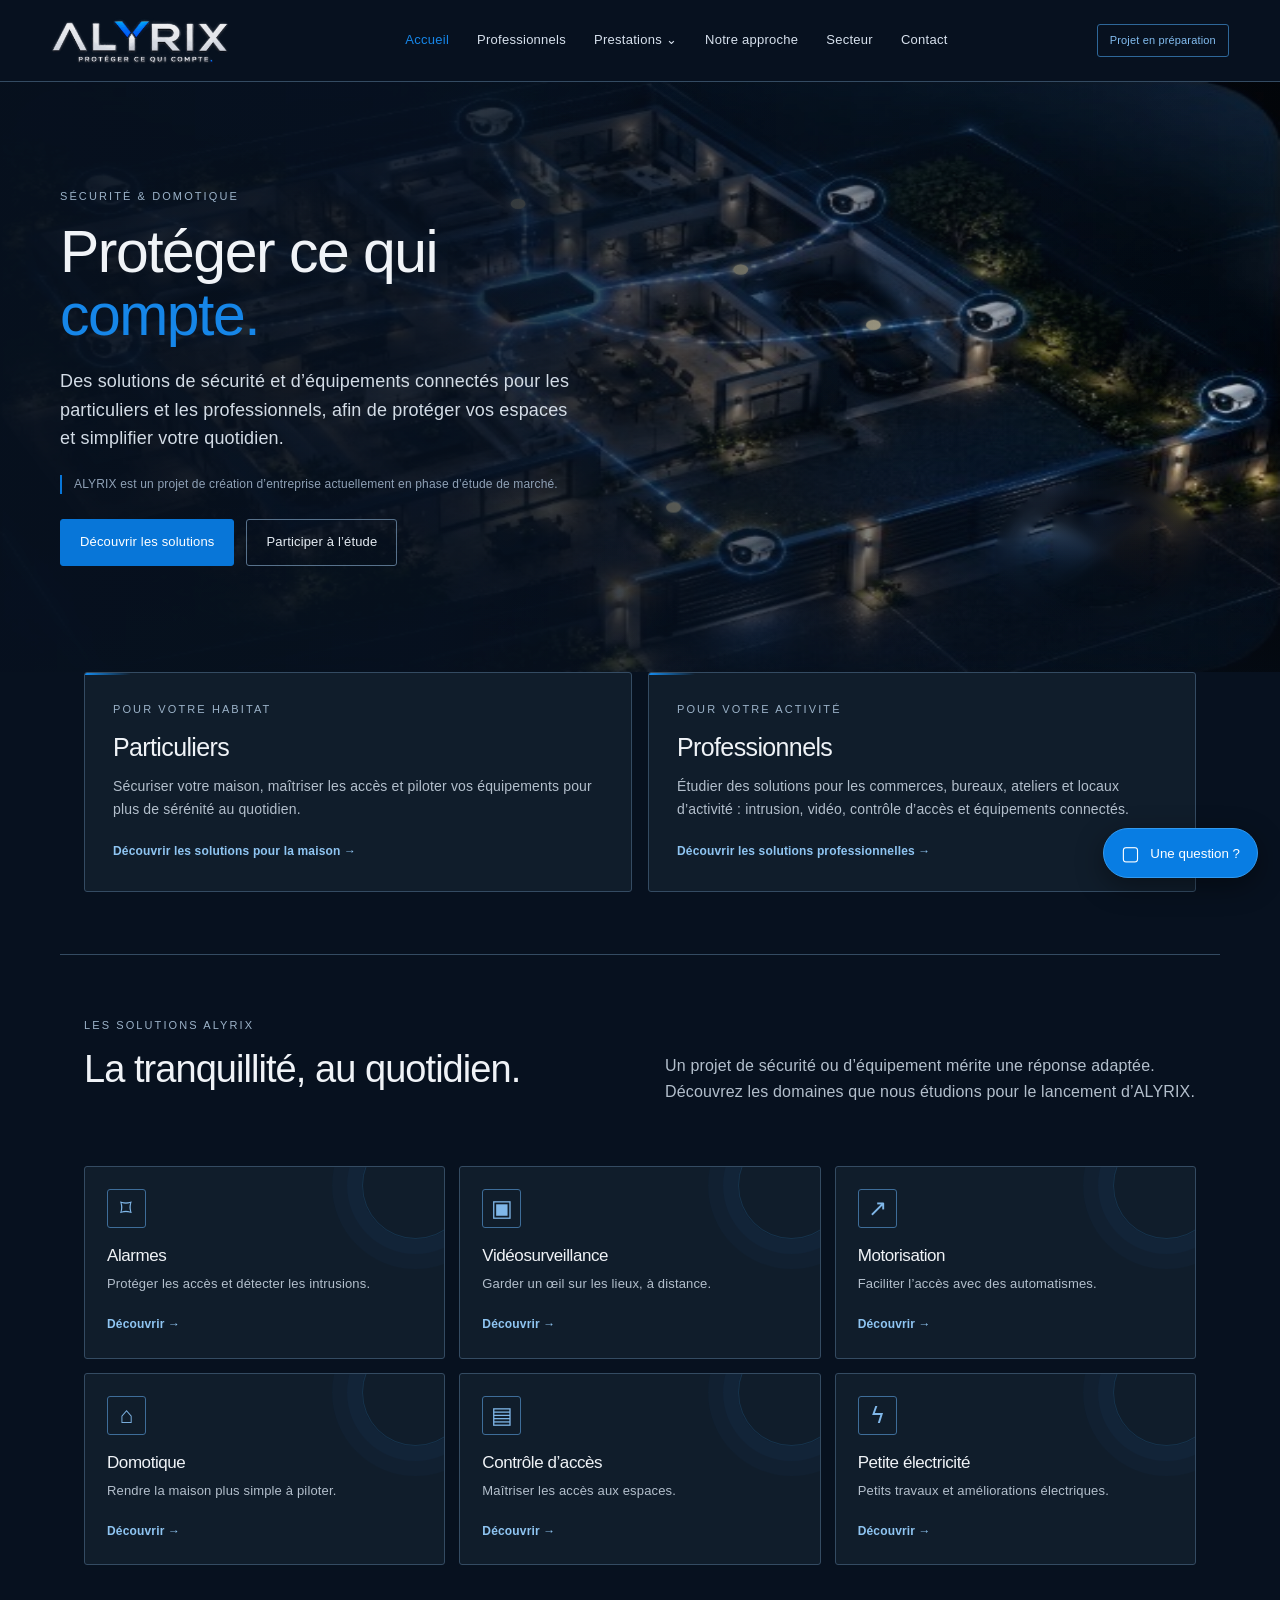
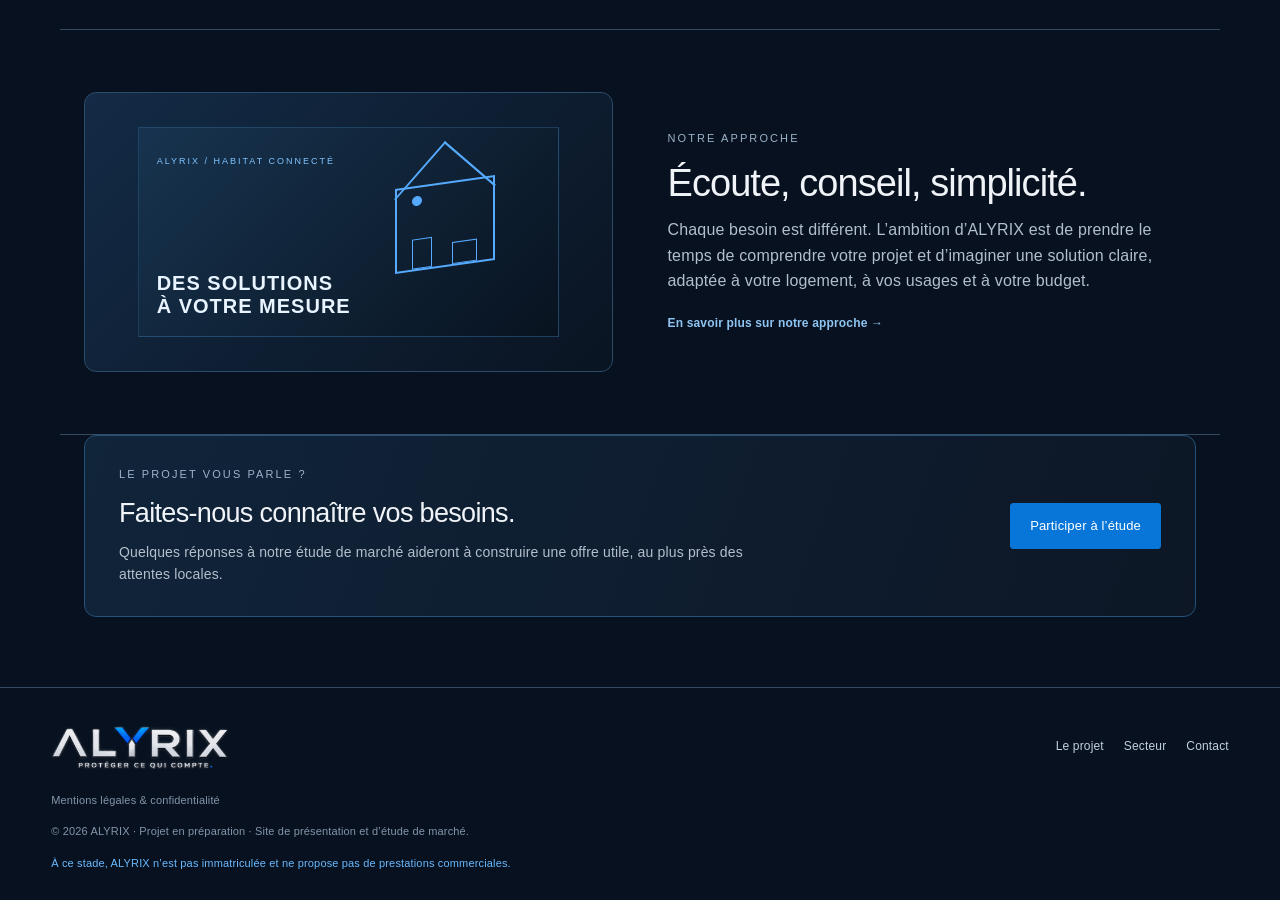
==== index.html @ ac5a9505 "Vérification Google Search Console : balise meta sur l'accueil Co-Authored-By: Claude Sonnet 5.5 <no" ====
<!doctype html>
<html lang="fr"><head><meta charset="utf-8"><meta name="viewport" content="width=device-width, initial-scale=1"><meta name="google-site-verification" content="VpxHFSz0u31ihf_xA2IIpn28OneVtFXocKQgmVexgaA"><meta name="description" content="ALYRIX, projet en préparation : solutions de sécurité, domotique et équipements de l'habitat en Nord-Gironde."><title>ALYRIX | Protéger ce qui compte</title><link rel="icon" href="favicon.svg" type="image/svg+xml"><link rel="canonical" href="https://alyrixsecurite.github.io/alyrix/index.html"><meta property="og:url" content="https://alyrixsecurite.github.io/alyrix/index.html"><meta property="og:image" content="https://alyrixsecurite.github.io/alyrix/og-image.png"><meta property="og:image:width" content="1200"><meta property="og:image:height" content="630"><meta name="twitter:card" content="summary_large_image"><meta property="og:type" content="website"><meta property="og:locale" content="fr_FR"><meta property="og:site_name" content="ALYRIX"><meta property="og:title" content="ALYRIX | Protéger ce qui compte"><meta property="og:description" content="ALYRIX, projet en préparation : solutions de sécurité, domotique et équipements de l'habitat en Nord-Gironde."><link rel="stylesheet" href="styles.css?v=30"><script defer src="script.js"></script></head>
<body><header class="site-header"><a class="brand" href="index.html" aria-label="ALYRIX accueil"><img class="alyrix-logo" src="logo-alyrix.png" alt="ALYRIX, protéger ce qui compte" width="640" height="220"></a><button class="menu-toggle" aria-expanded="false" aria-controls="main-nav">Menu ☰</button><nav id="main-nav" class="nav"><a class="active" href="index.html">Accueil</a><a href="professionnels.html">Professionnels</a><div class="nav-drop"><button class="drop-button" aria-expanded="false">Prestations <span>⌄</span></button><div class="drop-menu"><a href="alarmes.html">Alarmes</a><a href="videosurveillance.html">Vidéosurveillance</a><a href="controle-acces.html">Contrôle d’accès</a><a href="motorisation.html">Motorisation de portails</a><a href="domotique.html">Domotique</a><a href="electricite.html">Petite électricité</a></div></div><a href="approche.html">Notre approche</a><a href="secteur.html">Secteur</a><a href="contact.html">Contact</a></nav><span class="status">Projet en préparation</span></header>
<main><section class="hero hero-background"><div class="hero-copy"><p class="eyebrow">SÉCURITÉ & DOMOTIQUE</p><h1>Protéger ce qui <em>compte.</em></h1><p class="lead">Des solutions de sécurité et d’équipements connectés pour les particuliers et les professionnels, afin de protéger vos espaces et simplifier votre quotidien.</p><p class="small-note">ALYRIX est un projet de création d’entreprise actuellement en phase d’étude de marché.</p><div class="actions"><a class="button" href="prestations.html">Découvrir les solutions</a><a class="button secondary" href="contact.html">Participer à l’étude</a></div></div><svg class="hero-signal-overlay" viewBox="0 0 552 368" preserveAspectRatio="none" aria-hidden="true">
<image href="alyrix-background-crop-retouche.png" x="0" y="0" width="552" height="368" preserveAspectRatio="none"/>
<defs><filter id="signalGlow" x="-500%" y="-500%" width="1000%" height="1000%"><feGaussianBlur stdDeviation="2.2" result="blur"/><feMerge><feMergeNode in="blur"/><feMergeNode in="SourceGraphic"/></feMerge></filter></defs>
<g fill="#fff0c2" filter="url(#signalGlow)">
 <circle r="3.2"><animateMotion dur="4.40s" begin="0.00s" repeatCount="indefinite" path="M207 135 C175 126 140 107 108 93 S65 80 47 75"/></circle>
 <circle r="3.2"><animateMotion dur="4.77s" begin="-0.63s" repeatCount="indefinite" path="M228 122 C226 95 224 65 212 25"/></circle>
 <circle r="3.2"><animateMotion dur="5.14s" begin="-1.26s" repeatCount="indefinite" path="M258 131 C278 129 299 124 319 117 C338 110 351 99 360 89"/></circle>
 <circle r="3.2"><animateMotion dur="5.51s" begin="-1.89s" repeatCount="indefinite" path="M207 138 C170 144 138 151 108 154 S65 161 47 162"/></circle>
 <circle r="3.2"><animateMotion dur="5.88s" begin="-2.52s" repeatCount="indefinite" path="M258 139 C270 145 282 151 295 154 C308 158 322 160 336 159 C351 158 365 154 379 151 C394 148 410 146 428 145"/></circle>
 <circle r="3.2"><animateMotion dur="6.25s" begin="-3.15s" repeatCount="indefinite" path="M223 147 C215 177 236 202 252 223 S291 267 323 295"/></circle>
</g></svg></section>
<section class="audiences section"><article class="audience-card"><p class="eyebrow">POUR VOTRE HABITAT</p><h2>Particuliers</h2><p>Sécuriser votre maison, maîtriser les accès et piloter vos équipements pour plus de sérénité au quotidien.</p><a class="text-link" href="prestations.html">Découvrir les solutions pour la maison →</a></article><article class="audience-card"><p class="eyebrow">POUR VOTRE ACTIVITÉ</p><h2>Professionnels</h2><p>Étudier des solutions pour les commerces, bureaux, ateliers et locaux d’activité : intrusion, vidéo, contrôle d’accès et équipements connectés.</p><a class="text-link" href="professionnels.html">Découvrir les solutions professionnelles →</a></article></section>
<section class="intro section"><div><p class="eyebrow">LES SOLUTIONS ALYRIX</p><h2>La tranquillité, au quotidien.</h2></div><p>Un projet de sécurité ou d’équipement mérite une réponse adaptée. Découvrez les domaines que nous étudions pour le lancement d’ALYRIX.</p></section>
<section class="service-grid"><a class="service-card" href="alarmes.html"><span class="service-icon">⌑</span><h3>Alarmes</h3><p>Protéger les accès et détecter les intrusions.</p><span class="card-link">Découvrir →</span></a><a class="service-card" href="videosurveillance.html"><span class="service-icon">▣</span><h3>Vidéosurveillance</h3><p>Garder un œil sur les lieux, à distance.</p><span class="card-link">Découvrir →</span></a><a class="service-card" href="motorisation.html"><span class="service-icon">↗</span><h3>Motorisation</h3><p>Faciliter l’accès avec des automatismes.</p><span class="card-link">Découvrir →</span></a><a class="service-card" href="domotique.html"><span class="service-icon">⌂</span><h3>Domotique</h3><p>Rendre la maison plus simple à piloter.</p><span class="card-link">Découvrir →</span></a><a class="service-card" href="controle-acces.html"><span class="service-icon">▤</span><h3>Contrôle d’accès</h3><p>Maîtriser les accès aux espaces.</p><span class="card-link">Découvrir →</span></a><a class="service-card" href="electricite.html"><span class="service-icon">ϟ</span><h3>Petite électricité</h3><p>Petits travaux et améliorations électriques.</p><span class="card-link">Découvrir →</span></a></section>
<section class="feature section"><div class="feature-art"><div class="blueprint"><span>ALYRIX / HABITAT CONNECTÉ</span><div class="plan-house"><i></i><i></i><i></i></div><b>DES SOLUTIONS<br>À VOTRE MESURE</b></div></div><div><p class="eyebrow">NOTRE APPROCHE</p><h2>Écoute, conseil, simplicité.</h2><p>Chaque besoin est différent. L’ambition d’ALYRIX est de prendre le temps de comprendre votre projet et d’imaginer une solution claire, adaptée à votre logement, à vos usages et à votre budget.</p><a class="text-link" href="approche.html">En savoir plus sur notre approche →</a></div></section>
<section class="cta"><div><p class="eyebrow">LE PROJET VOUS PARLE ?</p><h2>Faites-nous connaître vos besoins.</h2><p>Quelques réponses à notre étude de marché aideront à construire une offre utile, au plus près des attentes locales.</p></div><a class="button" href="contact.html">Participer à l’étude</a></section></main>
<footer><a class="brand" href="index.html"><img class="alyrix-logo" src="logo-alyrix.png" alt="ALYRIX, protéger ce qui compte" width="640" height="220"></a><div class="footer-links"><a href="approche.html">Le projet</a><a href="secteur.html">Secteur</a><a href="contact.html">Contact</a></div>
    <p class="footer-legal"><a href="confidentialite.html">Mentions légales & confidentialité</a></p><p>© 2026 ALYRIX · Projet en préparation · Site de présentation et d’étude de marché.</p><p class="disclaimer">À ce stade, ALYRIX n’est pas immatriculée et ne propose pas de prestations commerciales.</p></footer></body></html>
---- styles.css ----
:root{--bg:#080e18;--panel:#101b2a;--panel2:#142338;--text:#f2f6fb;--muted:#aab7c8;--blue:#087de3;--blue2:#35a0ff;--line:#263b55;--max:1160px}*{box-sizing:border-box}html{scroll-behavior:smooth}body{margin:0;background:var(--bg);color:var(--text);font:16px/1.6 Inter,ui-sans-serif,system-ui,-apple-system,"Segoe UI",sans-serif}a{color:inherit;text-decoration:none}.site-header{height:82px;display:flex;align-items:center;justify-content:space-between;padding:0 max(4vw,24px);border-bottom:1px solid var(--line);background:#080e18;position:sticky;top:0;z-index:20}.brand{display:flex;align-items:center;min-width:190px;text-decoration:none}.brand-name{font-size:25px;letter-spacing:5px;font-weight:650;line-height:1.05;color:#f4f7fc}.brand-name .logo-y{color:var(--blue2);font-weight:800;letter-spacing:2px}.brand-name small{display:block;font-size:8px;letter-spacing:2.6px;margin-top:6px;color:#d2dce9}.nav{display:flex;align-items:center;gap:28px;font-size:13px}.nav>a,.drop-button{color:#d7e1ed;transition:.2s}.nav>a:hover,.drop-button:hover,.nav .active{color:var(--blue2)}.nav-drop{position:relative}.drop-button{border:0;background:none;font:inherit;cursor:pointer;padding:12px 0}.drop-menu{display:none;position:absolute;top:100%;left:-16px;min-width:220px;padding:8px;background:var(--panel);border:1px solid var(--line);border-radius:10px;box-shadow:0 16px 35px #0008}.nav-drop:hover .drop-menu,.nav-drop:focus-within .drop-menu,.nav-drop.open .drop-menu{display:grid}.drop-menu a{padding:9px 12px;border-radius:6px;color:#d7e1ed;font-size:13px}.drop-menu a:hover{background:#1b3049;color:white}.status{font-size:11px;color:#72bdff;border:1px solid #176ab1;padding:7px 12px;border-radius:30px;white-space:nowrap}.menu-toggle{display:none}.hero{max-width:var(--max);margin:auto;min-height:500px;display:grid;grid-template-columns: .9fr 1.1fr;align-items:center;gap:42px;padding:52px 24px}.eyebrow{color:#59afff;font-size:11px;letter-spacing:2.3px;font-weight:700;margin:0 0 14px}.hero h1{font-size:clamp(42px,5.2vw,66px);line-height:1.04;letter-spacing:-2px;margin:0 0 20px}.hero h1 em{font-style:normal;color:var(--blue2)}.lead{font-size:18px;color:#d1dbea;max-width:500px}.small-note{color:#8fa1b6;font-size:12px;border-left:2px solid var(--blue);padding-left:12px;margin:22px 0}.actions{display:flex;gap:12px;flex-wrap:wrap;margin-top:25px}.button{display:inline-flex;align-items:center;justify-content:center;background:var(--blue);color:white;padding:12px 19px;border-radius:7px;font-size:13px;font-weight:650;border:1px solid var(--blue);transition:.2s}.button:hover{background:#1592ff;transform:translateY(-1px)}.button.secondary{background:transparent;border-color:#3b648b;color:#dcecff}.hero-art{height:365px;position:relative;overflow:hidden;border:1px solid #29425e;border-radius:13px;background:radial-gradient(ellipse at 65% 32%,#244b73 0,#122b49 35%,#0a1423 75%);box-shadow:0 22px 60px #0005}.hero-art:before{content:"";position:absolute;inset:0;background:linear-gradient(115deg,transparent 30%,#0a1422aa 100%),repeating-linear-gradient(0deg,transparent 0 47px,#8cb9e012 48px)}.moon{position:absolute;right:17%;top:13%;width:60px;height:60px;border-radius:50%;background:#9fcfff;box-shadow:0 0 55px #6cb9ff88}.house{position:absolute;bottom:0;right:9%;width:68%;height:68%;background:linear-gradient(120deg,#1d3551,#0d1a2b);border:2px solid #54718f;clip-path:polygon(0 30%,48% 0,100% 28%,100% 100%,0 100%);filter:drop-shadow(0 0 20px #000)}.roof{position:absolute;top:0;left:0;width:100%;height:25%;background:#263f5c;border-bottom:3px solid #5b7793}.window{position:absolute;top:42%;width:22%;height:34%;background:linear-gradient(135deg,#4b9bd1,#16334e);border:5px solid #091321;box-shadow:0 0 30px #54b5ff55}.w1{left:13%}.w2{left:48%}.door{position:absolute;bottom:0;right:9%;width:18%;height:49%;background:#07101d;border:4px solid #42617e}.beam{position:absolute;bottom:0;left:4%;width:45%;height:60%;background:linear-gradient(110deg,#d6efff22,transparent);clip-path:polygon(0 0,100% 100%,0 100%)}.camera{position:absolute;right:6%;top:27%;width:75px;height:42px;border-radius:9px 16px 16px 9px;background:linear-gradient(135deg,#e5f0fa,#6e879e);transform:rotate(-8deg);box-shadow:0 10px 20px #0008}.camera:before{content:"";position:absolute;left:-13px;top:10px;width:20px;height:23px;background:#253b53;clip-path:polygon(0 0,100% 20%,100% 80%,0 100%)}.camera span{position:absolute;right:9px;top:9px;width:20px;height:20px;border-radius:50%;background:#07111e;border:4px solid #4f779b}.art-label{position:absolute;bottom:16px;left:18px;right:18px;border-top:1px solid #7895b455;padding-top:10px;display:flex;justify-content:space-between;font-size:9px;letter-spacing:2px;color:#c4d9ee}.section{max-width:var(--max);margin:auto;padding:62px 24px}.intro{display:grid;grid-template-columns:1fr 1fr;gap:50px;align-items:end;border-top:1px solid var(--line)}h2{font-size:clamp(28px,3vw,38px);line-height:1.15;letter-spacing:-.8px;margin:0 0 12px}.intro>p,.feature p:not(.eyebrow),.cta p:not(.eyebrow){color:var(--muted);margin:0}.service-grid{max-width:var(--max);margin:0 auto;padding:0 24px 64px;display:grid;grid-template-columns:repeat(3,1fr);gap:14px}.service-card{background:linear-gradient(145deg,#122238,#0e1827);border:1px solid var(--line);border-radius:10px;padding:22px;min-height:185px;transition:.2s}.service-card:hover{border-color:#278be0;transform:translateY(-3px)}.service-icon{display:grid;place-items:center;width:39px;height:39px;border:1px solid #236fb1;color:#65b9ff;border-radius:9px;font-size:23px}.service-card h3{font-size:17px;margin:14px 0 5px}.service-card p{color:var(--muted);font-size:13px;margin:0 0 15px}.card-link,.text-link{color:#69baff;font-size:12px;font-weight:650}.feature{display:grid;grid-template-columns:1fr 1fr;gap:55px;align-items:center;border-top:1px solid var(--line);border-bottom:1px solid var(--line)}.feature-art{min-height:280px;border-radius:12px;display:grid;place-items:center;background:linear-gradient(135deg,#132b46,#0a1422);border:1px solid #2b4b6b;overflow:hidden}.blueprint{width:80%;height:210px;border:1px solid #4188c355;padding:18px;position:relative;color:#80c4ff;background:linear-gradient(135deg,#1a3956aa,#07111caa)}.blueprint span{font-size:9px;letter-spacing:2px}.blueprint b{position:absolute;bottom:18px;left:18px;font-size:20px;line-height:1.15;letter-spacing:1px;color:#e8f4ff}.plan-house{position:absolute;right:15%;top:26%;width:100px;height:85px;border:2px solid #56aaff;transform:skewY(-8deg)}.plan-house:before{content:"";position:absolute;left:12px;top:-28px;width:70px;height:70px;border-left:2px solid #56aaff;border-top:2px solid #56aaff;transform:rotate(45deg)}.plan-house i{position:absolute;bottom:0;left:15px;width:20px;height:30px;border:1px solid #56aaff}.plan-house i:nth-child(2){left:55px;width:25px;height:22px}.plan-house i:nth-child(3){right:7px;top:8px;width:10px;height:10px;border-radius:50%;background:#56aaff}.feature .text-link{display:inline-block;margin-top:20px}.cta{max-width:1112px;margin:0 auto 70px;padding:30px 34px;border:1px solid #24527b;border-radius:12px;background:linear-gradient(110deg,#10243a,#0d1726);display:flex;align-items:center;justify-content:space-between;gap:25px}.cta h2{font-size:27px}.cta p:not(.eyebrow){max-width:640px;font-size:14px}footer{border-top:1px solid var(--line);padding:28px max(4vw,24px);display:grid;grid-template-columns:1fr auto;gap:14px;align-items:center;background:#070c14}footer .brand{grid-column:1}footer p{grid-column:1/-1;color:#8495aa;font-size:11px;margin:0}.footer-links{display:flex;gap:20px;font-size:12px;color:#c3d0df}.disclaimer{color:#69baff}.page-hero{max-width:var(--max);margin:auto;padding:76px 24px 45px}.page-hero h1{font-size:clamp(38px,5vw,58px);line-height:1.08;margin:0 0 18px}.page-hero p{color:var(--muted);max-width:720px}.content{max-width:var(--max);margin:auto;padding:0 24px 75px}.content-panel{background:var(--panel);border:1px solid var(--line);border-radius:12px;padding:28px;margin-bottom:16px}.content-panel h2{font-size:25px}.content-panel p,.content-panel li{color:var(--muted)}.pill-row{display:flex;flex-wrap:wrap;gap:8px;margin-top:20px}.pill{border:1px solid #2c5a82;border-radius:30px;padding:7px 12px;color:#bfe2ff;font-size:12px}.form-grid{display:grid;grid-template-columns:1fr 1fr;gap:14px}.field{display:grid;gap:6px}.field.full{grid-column:1/-1}label{font-size:12px;color:#dbe7f5}input,select,textarea{width:100%;background:#091321;border:1px solid #2b425c;color:white;border-radius:7px;padding:12px;font:inherit}textarea{min-height:120px;resize:vertical}.hint{font-size:12px;color:#94a7bc}.notice{border-left:3px solid var(--blue);background:#10243a;padding:14px;color:#c8d9e9;font-size:13px;border-radius:0 7px 7px 0}.form-result{display:none;padding:12px;border:1px solid #2b7db8;border-radius:7px;color:#bde3ff;margin-top:12px}.form-result.show{display:block}.map-placeholder{min-height:230px;display:grid;place-items:center;text-align:center;background:radial-gradient(ellipse,#16416b,#0b1727 70%);border:1px solid #315477;border-radius:12px;padding:20px}.map-placeholder strong{font-size:25px}.map-placeholder span{color:#a8c7e5;font-size:13px;max-width:450px}.mobile-only{display:none}@media(max-width:900px){.nav{gap:15px}.status{display:none}.hero{grid-template-columns:1fr;gap:24px}.hero-art{height:300px}.service-grid{grid-template-columns:repeat(2,1fr)}.feature{gap:25px}}@media(max-width:680px){.site-header{height:70px;padding:0 18px}.brand{min-width:0}.brand-name{font-size:19px}.menu-toggle{display:block;background:transparent;color:white;border:1px solid var(--line);border-radius:7px;padding:8px 10px}.nav{display:none;position:absolute;top:69px;left:0;right:0;background:#0b1421;padding:14px 20px 20px;align-items:stretch;flex-direction:column;gap:6px;border-bottom:1px solid var(--line)}.nav.open{display:flex}.nav>a,.drop-button{padding:10px 0;text-align:left}.drop-menu{position:static;box-shadow:none;margin:0 0 8px 10px}.nav-drop:hover .drop-menu{display:none}.nav-drop.open .drop-menu,.nav-drop:focus-within .drop-menu{display:grid}.hero{padding:45px 20px}.hero h1{font-size:45px}.hero-art{height:250px}.intro,.feature{grid-template-columns:1fr;gap:18px}.section{padding:45px 20px}.service-grid{grid-template-columns:1fr;padding:0 20px 45px}.service-card{min-height:0}.feature-art{min-height:230px}.cta{margin:0 20px 45px;padding:24px;align-items:flex-start;flex-direction:column}.page-hero{padding:52px 20px 30px}.content{padding:0 20px 50px}.form-grid{grid-template-columns:1fr}.field.full{grid-column:auto}footer{grid-template-columns:1fr;padding:24px 20px}.footer-links{grid-row:2;flex-wrap:wrap}footer p{grid-column:1}.footer-links{gap:14px}}

.audiences{display:grid;grid-template-columns:1fr 1fr;gap:16px;padding-top:0}.audience-card{background:linear-gradient(145deg,#122238,#0e1827);border:1px solid var(--line);border-radius:12px;padding:28px}.audience-card h2{font-size:25px}.audience-card p:not(.eyebrow){color:var(--muted);font-size:14px}.audience-card .text-link{display:inline-block;margin-top:8px}@media(max-width:680px){.audiences{grid-template-columns:1fr;padding-left:20px;padding-right:20px}.audience-card{padding:23px}}

/* Page professionnels */
.pro-hero{max-width:var(--max);margin:auto;padding:68px 24px 54px;display:grid;grid-template-columns:1fr 1fr;gap:48px;align-items:center}.pro-hero-copy h1{font-size:clamp(38px,4.7vw,58px);line-height:1.08;letter-spacing:-1.5px;margin:0 0 18px}.pro-hero-copy>p:not(.eyebrow){color:var(--muted);max-width:570px}.pro-visual{min-height:330px;position:relative;overflow:hidden;border:1px solid #29425e;border-radius:13px;background:radial-gradient(ellipse at 55% 35%,#244b73 0,#122b49 42%,#0a1423 80%);padding:18px;box-shadow:0 22px 60px #0005}.pro-visual:before{content:"";position:absolute;inset:0;background:repeating-linear-gradient(0deg,transparent 0 38px,#8cb9e012 39px),linear-gradient(120deg,transparent 40%,#0a142288)}.pro-visual-top,.pro-visual-bottom{position:relative;display:flex;justify-content:space-between;gap:12px;color:#c4d9ee;font-size:9px;letter-spacing:1.8px}.live-dot{color:#8dd0ff}.live-dot:before{content:"";display:inline-block;width:6px;height:6px;background:#48b2ff;border-radius:50%;margin:0 7px 1px 0;box-shadow:0 0 12px #48b2ff}.pro-building{position:absolute;left:15%;right:12%;top:22%;bottom:19%;background:linear-gradient(135deg,#1d3551,#0d1a2b);border:2px solid #54718f;box-shadow:0 14px 30px #0007}.pro-roof{height:17%;background:#263f5c;border-bottom:3px solid #5b7793}.pro-window{position:absolute;left:10%;top:34%;width:28%;height:38%;background:linear-gradient(135deg,#4b9bd1,#16334e);border:5px solid #091321;box-shadow:0 0 25px #54b5ff44}.pro-door{position:absolute;right:12%;bottom:0;width:25%;height:64%;background:#07101d;border:4px solid #42617e}.pro-door i{position:absolute;right:10px;top:50%;width:5px;height:5px;border-radius:50%;background:#7fcaff}.pro-camera{position:absolute;right:7%;top:23%;width:50px;height:25px;border-radius:6px 12px 12px 6px;background:linear-gradient(135deg,#e5f0fa,#6e879e);transform:rotate(-8deg);box-shadow:0 6px 15px #0008}.pro-camera b{position:absolute;right:6px;top:5px;width:14px;height:14px;border-radius:50%;background:#07111e;border:3px solid #4f779b}.pro-access{position:absolute;right:3%;bottom:8%;width:12px;height:30px;border:1px solid #6abaff;background:#12304b;box-shadow:0 0 15px #54b5ff66}.pro-visual-bottom{position:absolute;bottom:16px;left:18px;right:18px;border-top:1px solid #7895b455;padding-top:10px}.pro-service-grid{display:grid;grid-template-columns:repeat(3,1fr);gap:12px;margin-top:20px}.pro-service-grid>div{background:#0b1726;border:1px solid var(--line);border-radius:8px;padding:15px}.pro-service-grid strong,.pro-service-grid span{display:block}.pro-service-grid strong{font-size:13px;color:#eaf5ff;margin-bottom:5px}.pro-service-grid span{font-size:12px;color:var(--muted)}@media(max-width:760px){.pro-hero{grid-template-columns:1fr;padding:48px 20px 38px;gap:28px}.pro-visual{min-height:280px}.pro-service-grid{grid-template-columns:1fr}}

/* Logo ALYRIX harmonisé avec la carte de visite */
.brand{gap:0;min-width:190px}.brand-wordmark{display:block;font-size:25px;font-weight:600;letter-spacing:5.2px;line-height:1;color:#f4f7fc;white-space:nowrap}.brand-wordmark .brand-y{color:#1688ef;font-weight:700}.brand-wordmark small{display:block;font-size:8px;letter-spacing:2.5px;margin-top:7px;color:#d2dce9;font-weight:600}

/* Y bleu du logotype ALYRIX, comme sur la carte de visite */
.brand-name .logo-y{color:#1688ef;font-weight:700}

/* Logotype vectoriel inspiré de la carte de visite ALYRIX */
.brand{display:flex;align-items:center;min-width:190px;gap:0}.alyrix-logo{display:block;width:205px;height:auto;overflow:visible}.logo-letters{font-family:Inter,Arial,sans-serif;font-size:36px;font-weight:500;letter-spacing:8px;fill:#f5f8fc}.logo-y-shape{fill:#087de3}.logo-tagline{font-family:Inter,Arial,sans-serif;font-size:8.5px;font-weight:600;letter-spacing:3.15px;fill:#d7e1ed}
footer .alyrix-logo{width:190px}
@media(max-width:760px){.site-header .alyrix-logo{width:175px}footer .alyrix-logo{width:180px}}
/* Direction artistique renforcée : architecture, lumière et détails de sécurité */
.hero-art{isolation:isolate;background:linear-gradient(180deg,#0b1728 0%,#112a45 55%,#091321 100%)}
.hero-art:after{content:"";position:absolute;z-index:-1;left:0;right:0;bottom:0;height:27%;background:linear-gradient(180deg,#0b172600,#060d18 85%);border-top:1px solid #76bfff25}
.hero-art .house{width:72%;height:72%;right:7%;background:linear-gradient(120deg,#294663 0%,#14283f 45%,#0a1524 100%);border:1px solid #6e91b2;box-shadow:inset 0 0 0 7px #08132155,0 22px 40px #0009}
.hero-art .roof{height:23%;background:linear-gradient(180deg,#334f6c,#1a3049);border-bottom:2px solid #6d8ba8}
.hero-art .window{background:linear-gradient(145deg,#ffdfa0 0%,#f4b968 30%,#245174 100%);border:5px solid #0a1727;box-shadow:0 0 28px #f5bb6b66,inset 0 0 18px #ffe0a077}
.hero-art .door{background:linear-gradient(90deg,#0b1726,#1b3550);border:3px solid #6886a3}
.hero-art .beam{background:linear-gradient(110deg,#f9d99a35,transparent 72%)}
.hero-art .camera{background:linear-gradient(135deg,#f5f9ff,#90a9c2 60%,#526c87);border:1px solid #d4e5f4}
.hero-art .camera span{background:#06101c;border:4px solid #5c8ab5;box-shadow:0 0 0 5px #07182a}
.hero-art .art-label{z-index:2;background:linear-gradient(90deg,#081321dd,#08132188);border-top-color:#6baee755}
.hero-art .art-label b{color:#65baff}
.audience-card,.service-card{box-shadow:0 12px 32px #0002}
.audience-card{position:relative;overflow:hidden}
.audience-card:before{content:"";position:absolute;top:0;left:0;width:46px;height:2px;background:linear-gradient(90deg,#168df0,transparent)}
.service-card{position:relative;overflow:hidden}
.service-card:after{content:"";position:absolute;right:-25px;top:-35px;width:105px;height:105px;border:1px solid #318bd333;border-radius:50%;box-shadow:0 0 0 15px #318bd30a,0 0 0 30px #318bd308;pointer-events:none}

/* Identité visuelle inspirée de la façade ALYRIX de référence */
.alyrix-logo{width:215px;height:auto}
.logo-letters{font-family:Arial,sans-serif;font-size:36px;font-weight:500;letter-spacing:8px;fill:#f5f7fa}
.logo-y-shape{fill:#087de3}
.logo-tagline{font-family:Arial,sans-serif;font-size:8.5px;font-weight:600;letter-spacing:3.15px;fill:#e2e8f0}
.storefront-art{height:410px;border-radius:3px;background:linear-gradient(180deg,#091321 0%,#13283d 45%,#080e18 100%);border:1px solid #3c5874;box-shadow:0 24px 65px #0008;isolation:isolate}
.storefront-art:before{content:"";position:absolute;inset:0;background:radial-gradient(ellipse at 28% 25%,#f4c98b22,transparent 25%),linear-gradient(120deg,#0b1728 0%,transparent 45%,#04091299 100%);z-index:-1}
.store-sky{position:absolute;inset:0 0 50% 0;background:linear-gradient(180deg,#07101d,#10263e)}
.store-canopy{position:absolute;left:0;right:0;top:9%;height:29%;background:linear-gradient(180deg,#172a40,#0b1728);border-top:5px solid #52708e;border-bottom:5px solid #087de3;box-shadow:0 10px 25px #0008;display:flex;align-items:center;justify-content:center}
.store-canopy span{font-size:clamp(30px,4vw,54px);font-weight:500;letter-spacing:.28em;color:#f2f5f9;text-shadow:0 5px 8px #0009}
.store-canopy i{display:block;text-align:center;font-style:normal;font-size:8px;letter-spacing:.48em;margin-top:2px;color:#dce6f1}
.store-canopy b{position:absolute;right:4%;font-size:20px;color:#2e9cff}
.storefront{position:absolute;left:5%;right:5%;top:39%;bottom:9%;display:grid;grid-template-columns:1.05fr .48fr .9fr;gap:7px;background:#081321;padding:7px;border:2px solid #304b66;box-shadow:0 10px 25px #0009}
.store-window,.store-door{position:relative;overflow:hidden;border:3px solid #334f6b;background:linear-gradient(180deg,#15283b,#090f19)}
.interior-glow{position:absolute;inset:0;background:radial-gradient(ellipse at 48% 28%,#f4c78b99,transparent 65%),linear-gradient(180deg,#28384a,#101b29 75%)}
.counter{position:absolute;left:16%;right:15%;bottom:0;height:38%;background:linear-gradient(90deg,#3c332c,#a18a6e 45%,#332d29);border-top:4px solid #d3b58c;box-shadow:0 -8px 25px #f4c78b22}
.monitor-wall{position:absolute;right:7%;top:13%;width:37%;height:33%;display:grid;grid-template-columns:repeat(2,1fr);gap:3px;padding:4px;background:#080f19;border:1px solid #647b90}
.monitor-wall i{background:linear-gradient(135deg,#50718a,#152a3e);border:1px solid #263e56}
.plant{position:absolute;left:7%;bottom:4%;width:14px;height:42px;background:#101b20;border-radius:2px}
.plant:before{content:"";position:absolute;left:-12px;top:-14px;width:38px;height:29px;background:#334c3e;clip-path:polygon(50% 100%,0 20%,35% 45%,25% 0,55% 42%,80% 0,72% 55%,100% 20%)}
.store-door{background:linear-gradient(90deg,#0b1726,#1b3047);border:3px solid #5b7187}
.door-handle{position:absolute;right:13%;top:42%;height:28%;width:3px;background:#b9c9d7;box-shadow:0 0 7px #b9c9d7}
.right-window{background:linear-gradient(145deg,#0d1b2c,#07111e)}
.blue-mark{position:absolute;inset:16% 18%;background:#087de3;clip-path:polygon(0 0,36% 0,50% 28%,64% 0,100% 0,61% 44%,61% 100%,39% 100%,39% 44%)}
.store-camera{position:absolute;right:9%;top:31%;width:57px;height:29px;border-radius:5px 13px 13px 5px;background:linear-gradient(135deg,#e9f1f8,#748ca4);border:1px solid #c4d5e4;transform:rotate(-7deg);box-shadow:0 8px 15px #0009;z-index:3}
.store-camera:before{content:"";position:absolute;left:-10px;top:8px;width:15px;height:14px;background:#354f69;clip-path:polygon(0 0,100% 20%,100% 80%,0 100%)}
.store-camera span{position:absolute;right:7px;top:6px;width:15px;height:15px;border-radius:50%;background:#07111e;border:3px solid #5c8ab5}
.store-lamp{position:absolute;top:8%;width:32px;height:8px;background:#07101c;border:1px solid #40566d;box-shadow:0 18px 28px 5px #f5c88b25}
.lamp-one{left:15%}.lamp-two{right:20%}
.store-pavement{position:absolute;left:0;right:0;bottom:0;height:9%;background:linear-gradient(180deg,#273442,#111b27);border-top:2px solid #718397}
.store-caption{position:absolute;left:17px;right:17px;bottom:11%;display:flex;justify-content:space-between;gap:12px;color:#d5e5f4;font-size:8px;letter-spacing:1.5px;z-index:4}
.store-caption b{color:#6dbbff}
@media(max-width:760px){.storefront-art{height:300px}.store-canopy{top:12%;height:27%}.store-canopy span{font-size:28px}.storefront{top:42%;bottom:11%;left:3%;right:3%;gap:3px;padding:4px}.store-caption{font-size:7px;letter-spacing:.8px}.store-camera{top:34%;right:7%;transform:scale(.8) rotate(-7deg)}.alyrix-logo{width:175px}}

/* Ajustement fidèle à la référence : bleu nuit, ardoise, blanc doux et bleu en accent */
:root{--bg:#07111f;--panel:#101d2b;--panel2:#172638;--text:#f0f3f7;--muted:#b3bfcc;--blue:#0876d8;--blue2:#1686e8;--line:#344b62;--max:1160px}
body{background:#07111f;color:#f0f3f7;font-family:Arial,Helvetica,sans-serif;letter-spacing:.01em}
.site-header{background:#07111f;border-bottom:1px solid #344b62}
.nav,.nav>a,.drop-button{font-family:Arial,Helvetica,sans-serif;font-weight:400;letter-spacing:.02em}
.hero h1,.page-hero h1,h2,h3{font-family:Arial,Helvetica,sans-serif;font-weight:500;letter-spacing:-.025em}
.hero h1{font-size:clamp(39px,4.6vw,59px);line-height:1.08}
.hero h1 em{color:#1686e8;font-weight:500}
.eyebrow{color:#9cb3c9;letter-spacing:2.1px;font-weight:500}
.lead{color:#d3dce6;font-weight:400}
.button{background:#0876d8;border-color:#0876d8;border-radius:3px;font-weight:500}
.button.secondary{border-color:#58728c;color:#e4ebf2}
.status{color:#83bdf0;border-color:#2e6799;border-radius:3px}
.audience-card,.service-card,.content-panel{background:#101d2b;border-color:#344b62;border-radius:3px;box-shadow:none}
.service-card:hover{border-color:#5683ad;transform:translateY(-1px)}
.service-icon{border-color:#3e6d99;color:#80b7e9;border-radius:3px}
.card-link,.text-link{color:#8fc5f2}
footer{background:#07111f;border-color:#344b62}
input,select,textarea{background:#0b1725;border-color:#40566e;border-radius:3px}
.storefront-art{background:#101e2d;border-color:#435a70;border-radius:3px;box-shadow:none}
.storefront-art:before{background:linear-gradient(180deg,#0c1827aa,#0c182733)}
.store-sky{background:linear-gradient(180deg,#0a1522,#15283b)}
.store-canopy{background:#0e1b2a;border-top:5px solid #334d66;border-bottom:4px solid #0876d8;box-shadow:none}
.store-canopy span{font-family:Arial,Helvetica,sans-serif;font-size:clamp(32px,4vw,50px);font-weight:400;letter-spacing:.34em;color:#f3f5f7;text-shadow:none}
.store-canopy i{font-size:8px;letter-spacing:.42em;color:#e0e6ed}
.store-canopy b{color:#1686e8}
.storefront{background:#0a1522;border-color:#344b62;box-shadow:none}
.store-window,.store-door{border-color:#405970;background:#0c1928}
.interior-glow{background:radial-gradient(ellipse at 48% 28%,#c4a98255,transparent 65%),linear-gradient(180deg,#273747,#101b29 75%)}
.counter{background:linear-gradient(90deg,#3b342d,#897b68 45%,#302c29);border-top-color:#b9a58a;box-shadow:none}
.monitor-wall{border-color:#53677b}.monitor-wall i{background:linear-gradient(135deg,#40566a,#182a3d);border-color:#33495f}
.store-door{background:linear-gradient(90deg,#0b1726,#1b3047);border-color:#4a6076}
.blue-mark{display:none}
.store-camera{background:linear-gradient(135deg,#dce5ed,#75899b);border-color:#b7c6d2;box-shadow:none}
.store-camera span{border-color:#52718b}
.store-lamp{box-shadow:0 18px 28px 5px #d9c3a022}
.store-pavement{background:linear-gradient(180deg,#394654,#222d39);border-top-color:#68798a}
.store-caption{color:#d4dce5}
.store-caption b{color:#8fc5f2}
.alyrix-logo{width:205px}
.logo-letters{font-family:Arial,Helvetica,sans-serif;font-size:35px;font-weight:400;letter-spacing:8.5px;fill:#f3f5f7}
.logo-y-shape{fill:#0876d8}
.logo-tagline{font-family:Arial,Helvetica,sans-serif;font-size:8px;font-weight:600;letter-spacing:3.05px;fill:#e5eaf0}
@media(max-width:760px){.storefront-art{height:300px}.store-canopy span{font-size:27px;letter-spacing:.23em}.alyrix-logo{width:175px}}

/* Logo maître ALYRIX : même dessin dans l’en-tête et sur l’enseigne */
.alyrix-logo{width:205px;height:auto;display:block;overflow:visible}
.logo-letters{font-family:Arial,Helvetica,sans-serif;font-size:37px;font-weight:400;letter-spacing:0;fill:#f4f6f8}
.logo-y-shape{fill:#0876d8}
.logo-tagline{font-family:Arial,Helvetica,sans-serif;font-size:8px;font-weight:600;letter-spacing:3px;fill:#e5eaf0}
.store-canopy{display:flex;align-items:center;justify-content:center}
.store-canopy .building-logo{display:block;width:min(48%,360px);height:auto;overflow:visible}
.store-canopy .logo-letters{font-size:37px;fill:#f4f6f8}
.store-canopy .logo-y-shape{fill:#0876d8}
.store-canopy .logo-tagline{font-size:8px;letter-spacing:3px;fill:#e5eaf0}
.store-canopy b{display:none}
@media(max-width:760px){.alyrix-logo{width:175px}.store-canopy .building-logo{width:65%}.store-canopy .logo-letters{font-size:37px}}

/* Logo ALYRIX redessiné d'après la référence fournie */
.alyrix-logo{display:block;width:205px;height:auto;overflow:visible}
.wordmark{filter:drop-shadow(0 5px 3px #0007)}
.wordmark-tagline{font-family:Arial,Helvetica,sans-serif;font-size:38px;font-weight:500;letter-spacing:14px;fill:#f1f2f4}
.wordmark-y{filter:drop-shadow(0 4px 2px #0008)}
.store-canopy .building-logo{display:block;width:min(72%,520px);height:auto;overflow:visible}
.store-canopy .wordmark-tagline{font-size:38px;letter-spacing:14px}
.store-canopy .wordmark{filter:drop-shadow(0 5px 3px #0008)}
.store-canopy .wordmark-y{filter:drop-shadow(0 4px 2px #0008)}
@media(max-width:760px){.alyrix-logo{width:175px}.store-canopy .building-logo{width:78%}}

/* Y fidèle au logo : deux branches bleu profond séparées et fût blanc */
.wordmark-y{fill:#0068c9;filter:drop-shadow(0 3px 2px #0008)}
.wordmark-stem{fill:#f4f5f7;filter:drop-shadow(0 3px 2px #0008)}
.store-canopy .wordmark-y{fill:#0068c9}
.store-canopy .wordmark-stem{fill:#f4f5f7}

/* Y construit comme le fichier de référence : deux ailes bleues séparées et fût blanc à sommet pointu */
.wordmark-y{fill:#0068c9}
.wordmark-stem{fill:#f4f5f7}
.store-canopy .wordmark-y{fill:#0068c9}
.store-canopy .wordmark-stem{fill:#f4f5f7}

/* Utiliser le fichier de logo officiel, sans recréer les lettres en CSS/SVG */
.brand .alyrix-logo{display:block;width:205px;height:auto;max-height:62px;object-fit:contain;object-position:left center}
.store-canopy .building-logo{display:block;width:min(70%,420px);height:auto;max-height:130px;object-fit:contain}
@media(max-width:760px){.site-header .brand .alyrix-logo{width:175px;max-height:55px}.store-canopy .building-logo{width:78%;max-height:105px}}


/* Schéma animé du réseau de vidéosurveillance sur la page d’accueil */
.network-showcase{max-width:1160px;margin:0 auto;padding:36px 24px 70px;display:grid;grid-template-columns:.72fr 1.28fr;gap:36px;align-items:center}
.network-copy h2{font-size:clamp(28px,3vw,38px);line-height:1.12;margin:0 0 16px}
.network-copy>p:last-child{color:var(--muted);font-size:14px;max-width:360px}
.network-scene{position:relative;min-width:0;overflow:hidden;min-height:350px;border:1px solid #294762;background:radial-gradient(ellipse at 50% 50%,#153654 0%,#0b1b2d 56%,#07111f 100%);box-shadow:inset 0 0 60px #02091488}
.network-grid{position:absolute;inset:0;background-image:linear-gradient(#4a83ad12 1px,transparent 1px),linear-gradient(90deg,#4a83ad12 1px,transparent 1px);background-size:28px 28px;mask-image:linear-gradient(90deg,transparent,#000 18%,#000 82%,transparent)}
.network-scene svg{position:relative;display:block;width:100%;height:auto;min-height:350px;overflow:visible}
.floorplan{filter:drop-shadow(0 16px 22px #0008)}
.network-lines path{stroke:#1686e8;stroke-opacity:.75;stroke-dasharray:5 7;animation:line-flow 12s linear infinite}
@keyframes line-flow{to{stroke-dashoffset:-120}}
.node-ring{fill:#0a1a2a;stroke:#1686e8;stroke-width:2;filter:drop-shadow(0 0 8px #1686e888)}
.camera-body{fill:#e5edf5;stroke:#9fc8e8;stroke-width:1}
.camera-lens{fill:#061321;stroke:#1686e8;stroke-width:2}
.recorder-halo{fill:#1686e81a;stroke:#1686e8;stroke-opacity:.65;stroke-width:1.5;animation:halo-pulse 2.8s ease-in-out infinite}
.recorder-box{fill:#102b43;stroke:#7fc7ff;stroke-width:1.5;filter:drop-shadow(0 0 10px #1686e888)}
.recorder-led{fill:#70c8ff;filter:drop-shadow(0 0 5px #70c8ff)}
@keyframes halo-pulse{50%{opacity:.45;transform:scale(1.08)}}
.moving-points circle{filter:drop-shadow(0 0 5px #a8e1ff)}
.scene-status{position:absolute;left:18px;bottom:14px;color:#a9c8e4;font-size:9px;letter-spacing:1.5px;background:#07111fd9;padding:7px 10px;border:1px solid #294762}
.scene-status i{display:inline-block;width:6px;height:6px;background:#55bdff;border-radius:50%;margin-right:7px;box-shadow:0 0 9px #55bdff}
@media(max-width:800px){.network-showcase{grid-template-columns:1fr;gap:20px;padding:28px 20px 50px}.network-copy>p:last-child{max-width:600px}.network-scene{min-height:260px}.network-scene svg{min-height:260px}}
@media(max-width:480px){.network-scene svg{width:125%;max-width:none;margin-left:-12.5%}.scene-status{font-size:8px;left:9px;bottom:8px}}
@media(prefers-reduced-motion:reduce){.network-lines path,.recorder-halo{animation:none}.moving-points{display:none}}


/* Version détaillée du plan de sécurité ALYRIX */
.network-showcase{padding-top:54px;padding-bottom:76px;grid-template-columns:.68fr 1.32fr;gap:42px}
.network-copy{align-self:center}
.network-copy .eyebrow{color:#7cb7e8}
.network-copy h2{font-size:clamp(30px,3.2vw,42px);letter-spacing:-1.1px}
.network-copy>p:last-child{font-size:15px;line-height:1.8}
.network-scene-pro{min-height:0;height:auto;aspect-ratio:900/520;border:1px solid #345574;background:radial-gradient(ellipse at 52% 45%,#183957 0%,#0b1b2c 58%,#07111f 100%);box-shadow:0 22px 65px #0005,inset 0 0 80px #02091499;isolation:isolate}
.network-scene-pro:before{content:"";position:absolute;inset:0;background:linear-gradient(135deg,#1686e80b,transparent 45%,#1686e808);pointer-events:none}
.scene-grid{position:absolute;inset:0;background-image:linear-gradient(#75b7e50d 1px,transparent 1px),linear-gradient(90deg,#75b7e50d 1px,transparent 1px);background-size:22px 22px;mask-image:radial-gradient(ellipse,#000 25%,transparent 88%)}
.scene-topline{position:absolute;z-index:2;top:16px;left:19px;right:19px;display:flex;justify-content:space-between;gap:12px;color:#9dbbd5;font:9px/1.3 Arial,sans-serif;letter-spacing:1.5px}
.scene-topline i{display:inline-block;width:6px;height:6px;border-radius:50%;background:#53baff;margin-right:8px;box-shadow:0 0 10px #53baff}
.network-scene-pro svg{display:block;width:100%;height:auto;min-height:0;position:relative;margin-top:12px}
.architectural-plan .outer-wall{fill:url(#wallFill);stroke:#6a91b2;stroke-width:5;filter:drop-shadow(0 8px 18px #0008)}
.architectural-plan .room-fill{fill:#10243a;stroke:none}
.architectural-plan .walls{fill:none;stroke:#7293ae;stroke-width:5;stroke-linecap:square;stroke-linejoin:round}
.architectural-plan .door-arc{stroke:#416987;stroke-width:1.5;stroke-dasharray:3 4}
.architectural-plan .windows{stroke:#8bd0ff;stroke-width:5;filter:drop-shadow(0 0 5px #1686e866)}
.room-details rect{fill:#17334d;stroke:#416987;stroke-width:1.5}
.room-details path{fill:none;stroke:#416987;stroke-width:1.5}
.room-details .desk-detail{fill:#1b3b56;stroke:#5882a4}
.room-labels text{fill:#6e96b8;font:10px Arial,sans-serif;letter-spacing:1.6px;opacity:.8}
.vision-cones path{fill:#1686e8;fill-opacity:.065;stroke:#1686e8;stroke-opacity:.18;stroke-width:1;stroke-dasharray:4 5}
.signal-routes path{stroke:#1686e8;stroke-width:2;stroke-opacity:.72;stroke-dasharray:4 8;filter:drop-shadow(0 0 4px #1686e855);animation:line-flow 9s linear infinite}
.device-pins .pin-ring{fill:#0a1a2a;stroke:#42a9f5;stroke-width:1.8;filter:drop-shadow(0 0 7px #1686e877)}
.device-pins .pin-camera{fill:#dceaf5;stroke:#7fc7ff;stroke-width:1}
.device-pins .pin-lens{fill:#0876d8;stroke:#d7f1ff;stroke-width:1}
.nvr-aura{fill:#1686e81b;stroke:#55b7ff;stroke-width:1.5;stroke-opacity:.75;animation:halo-pulse 3s ease-in-out infinite;transform-box:fill-box;transform-origin:center}
.nvr-body{fill:#153650;stroke:#b3ddfa;stroke-width:1.5;filter:drop-shadow(0 0 12px #1686e877)}
.nvr-screen{fill:#69c2ff}.nvr-led{fill:#79e2ff;filter:drop-shadow(0 0 5px #79e2ff)}
.nvr-slot{stroke:#6d9abb;stroke-width:2}
.travel-dots circle{filter:drop-shadow(0 0 6px #b9eaff)}
.technical-labels text{fill:#a9c8e4;font:10px Arial,sans-serif;letter-spacing:1.5px;text-anchor:middle}
.scene-legend{position:absolute;left:20px;bottom:18px;display:flex;gap:16px;align-items:center;color:#a9c3da;font:9px Arial,sans-serif;letter-spacing:.6px}
.scene-legend span{display:flex;align-items:center;gap:6px}
.scene-legend i{display:inline-block;width:8px;height:8px}
.legend-camera{border:1px solid #a9dfff;border-radius:2px;background:#dceaf5}
.legend-link{height:2px!important;width:13px!important;background:#1686e8}
.legend-dot{border-radius:50%;background:#c7efff;box-shadow:0 0 7px #70caff}
.network-scene-pro .scene-status{left:auto;right:18px;bottom:15px;display:flex;align-items:center;gap:8px;padding:8px 10px;background:#0a1b2cdd;border:1px solid #345574;color:#a9d7f5;font:8px Arial,sans-serif;letter-spacing:1px}
.scene-status b{color:#72c7ff;font-weight:600;padding-left:8px;border-left:1px solid #345574}
.scene-status i{margin:0;width:6px;height:6px}
.scene-corner{position:absolute;right:18px;top:40px;color:#537795;font:8px Arial,sans-serif;letter-spacing:1.2px;writing-mode:vertical-rl}
.scene-corner span{color:#80b7df;margin-top:10px}
@media(max-width:800px){.network-showcase{grid-template-columns:1fr;gap:22px;padding:35px 20px 55px}.network-copy>p:last-child{max-width:620px}.network-scene-pro{width:100%}}
@media(max-width:560px){.network-scene-pro{aspect-ratio:900/590}.network-scene-pro svg{width:112%;max-width:none;margin-left:-6%;margin-top:20px}.scene-topline{top:10px;left:11px;right:11px;font-size:7px;letter-spacing:.8px}.scene-legend{left:10px;bottom:10px;gap:8px;font-size:7px}.network-scene-pro .scene-status{right:9px;bottom:8px;font-size:7px;padding:6px}.scene-corner{display:none}}
@media(prefers-reduced-motion:reduce){.signal-routes path,.nvr-aura{animation:none}.travel-dots{display:none}}


/* Visuel architectural ALYRIX en arrière-plan du hero */
.hero.hero-background{
  position:relative;isolation:isolate;display:flex;align-items:center;min-height:590px;
  max-width:none;padding:76px max( max(calc((100vw - var(--max))/2), 24px), 24px);
  background:#07111f;overflow:hidden;
}
.hero.hero-background:before{
  content:"";position:absolute;inset:0;z-index:-2;
  background-image:url("alyrix-background-crop.png");
  background-size:cover;background-position:center 52%;background-repeat:no-repeat;
  opacity:.9;
}
.hero.hero-background:after{
  content:"";position:absolute;inset:0;z-index:-1;
  background:linear-gradient(90deg,#07111ff2 0%,#07111fdf 34%,#07111f65 68%,#07111f20 100%),
             linear-gradient(0deg,#07111f80,transparent 42%,#07111f35);
}
.hero-background .hero-copy{max-width:570px;padding:30px 0}
.hero-background .lead{max-width:510px}
@media(max-width:760px){
 .hero.hero-background{min-height:620px;padding:56px 22px;align-items:flex-start}
 .hero.hero-background:before{background-position:58% center;opacity:.65}
 .hero.hero-background:after{background:linear-gradient(90deg,#07111ff0,#07111fa8),linear-gradient(0deg,#07111f9c,transparent 80%)}
 .hero-background .hero-copy{padding:22px 0}
}


/* Animation discrète du visuel architectural : respiration, travelling et balayage lumineux */
.hero.hero-background:before{
  background-size:108% auto;
  animation:alyrix-bg-drift 28s ease-in-out infinite alternate;
  will-change:background-position,background-size;
}
.hero.hero-background:after{
  background-size:200% 100%,100% 100%;
  animation:alyrix-light-sweep 13s ease-in-out infinite alternate;
}
@keyframes alyrix-bg-drift{
  0%{background-position:48% 48%;background-size:108% auto}
  100%{background-position:54% 54%;background-size:114% auto}
}
@keyframes alyrix-light-sweep{
  0%{background-position:0% 50%,center}
  100%{background-position:100% 50%,center}
}
@media(max-width:760px){
 .hero.hero-background:before{background-size:auto 108%;animation:alyrix-bg-drift-mobile 30s ease-in-out infinite alternate}
 @keyframes alyrix-bg-drift-mobile{
  0%{background-position:54% 45%;background-size:auto 108%}
  100%{background-position:61% 55%;background-size:auto 114%}
 }
}
@media(prefers-reduced-motion:reduce){
 .hero.hero-background:before,.hero.hero-background:after{animation:none;will-change:auto}
}


/* Animation plus perceptible du fond du hero */
.hero.hero-background{overflow:hidden}
.hero.hero-background:before{
  inset:-4%;
  background-size:cover;
  animation:alyrix-background-pan 18s ease-in-out infinite alternate;
  transform-origin:center;
  will-change:transform;
}
.hero.hero-background:after{
  animation:alyrix-overlay-breathe 7s ease-in-out infinite alternate;
}
@keyframes alyrix-background-pan{
  0%{transform:scale(1) translate3d(-1.2%,0,0)}
  100%{transform:scale(1.13) translate3d(1.5%,-1.2%,0)}
}
@keyframes alyrix-overlay-breathe{
  0%{opacity:.78}
  100%{opacity:1}
}
@media(max-width:760px){
 .hero.hero-background:before{
   inset:-5%;
   animation:alyrix-background-pan-mobile 18s ease-in-out infinite alternate;
 }
 @keyframes alyrix-background-pan-mobile{
   0%{transform:scale(1.02) translate3d(-1%,0,0)}
   100%{transform:scale(1.16) translate3d(1.5%,-1%,0)}
 }
}
@media(prefers-reduced-motion:reduce){
 .hero.hero-background:before,.hero.hero-background:after{animation:none;will-change:auto}
}

/* Fond stable et flux lumineux animés au-dessus du visuel */
.hero.hero-background:before{animation:none!important;transform:none!important;inset:0;opacity:1;background-size:cover;background-position:center 52%}
.hero.hero-background:after{animation:none!important;opacity:1}
.hero-signal-overlay{position:absolute;inset:0;width:100%;height:100%;z-index:0;pointer-events:none;overflow:visible}
.hero-background .hero-copy{position:relative;z-index:1}
@media(max-width:760px){.hero.hero-background:before{background-position:58% center;opacity:1}}
@media(prefers-reduced-motion:reduce){.hero-signal-overlay animateMotion{display:none}}

/* Synchronize SVG path coordinates with the actual background artwork */
.hero.hero-background:before{background-position:center center!important;background-size:cover!important}
.hero-signal-overlay{object-fit:cover}

/* Lock the image and animated SVG to the same cover/crop geometry */
.hero.hero-background{position:relative;isolation:isolate;overflow:hidden;background:#07111f}
.hero.hero-background:before{
  content:"";position:absolute;inset:0;z-index:-1;
  background:none!important;opacity:1!important;
}
.hero.hero-background:after{
  z-index:-1;pointer-events:none;
  background:linear-gradient(90deg,#07111ff2 0%,#07111fdf 34%,#07111f65 68%,#07111f20 100%),
             linear-gradient(0deg,#07111f80,transparent 42%,#07111f35);
  animation:none!important;opacity:1!important;
}
.hero-background-image{
 position:absolute;inset:0;width:100%;height:100%;object-fit:cover;object-position:center center;
 z-index:-2;display:block;pointer-events:none;
}
.hero-signal-overlay{
 position:absolute;inset:0;width:100%;height:100%;display:block;
 z-index:0;pointer-events:none;overflow:hidden;
}
.hero-background .hero-copy{position:relative;z-index:1}
@media(max-width:760px){
 .hero-background-image{object-position:center center}
 .hero.hero-background:before{background:none!important}
}

/* SVG signal paths share the image's intrinsic aspect ratio and cover crop */
.hero-signal-overlay{position:absolute;inset:0;width:100%;height:100%;display:block;z-index:0;pointer-events:none;overflow:hidden}
.hero-background-image{object-fit:cover;object-position:center center}

/* One SVG viewport renders both the original artwork and signal paths, preventing crop drift */
.hero-background-image{display:none!important}
.hero-signal-overlay{
 position:absolute;inset:0;width:100%;height:100%;display:block;
 z-index:0;pointer-events:none;overflow:hidden;
}
.hero.hero-background:after{z-index:1;pointer-events:none;animation:none!important;opacity:1!important}
.hero-background .hero-copy{position:relative;z-index:2}
@media(max-width:760px){
 .hero-signal-overlay{inset:0;width:100%;height:100%}
}
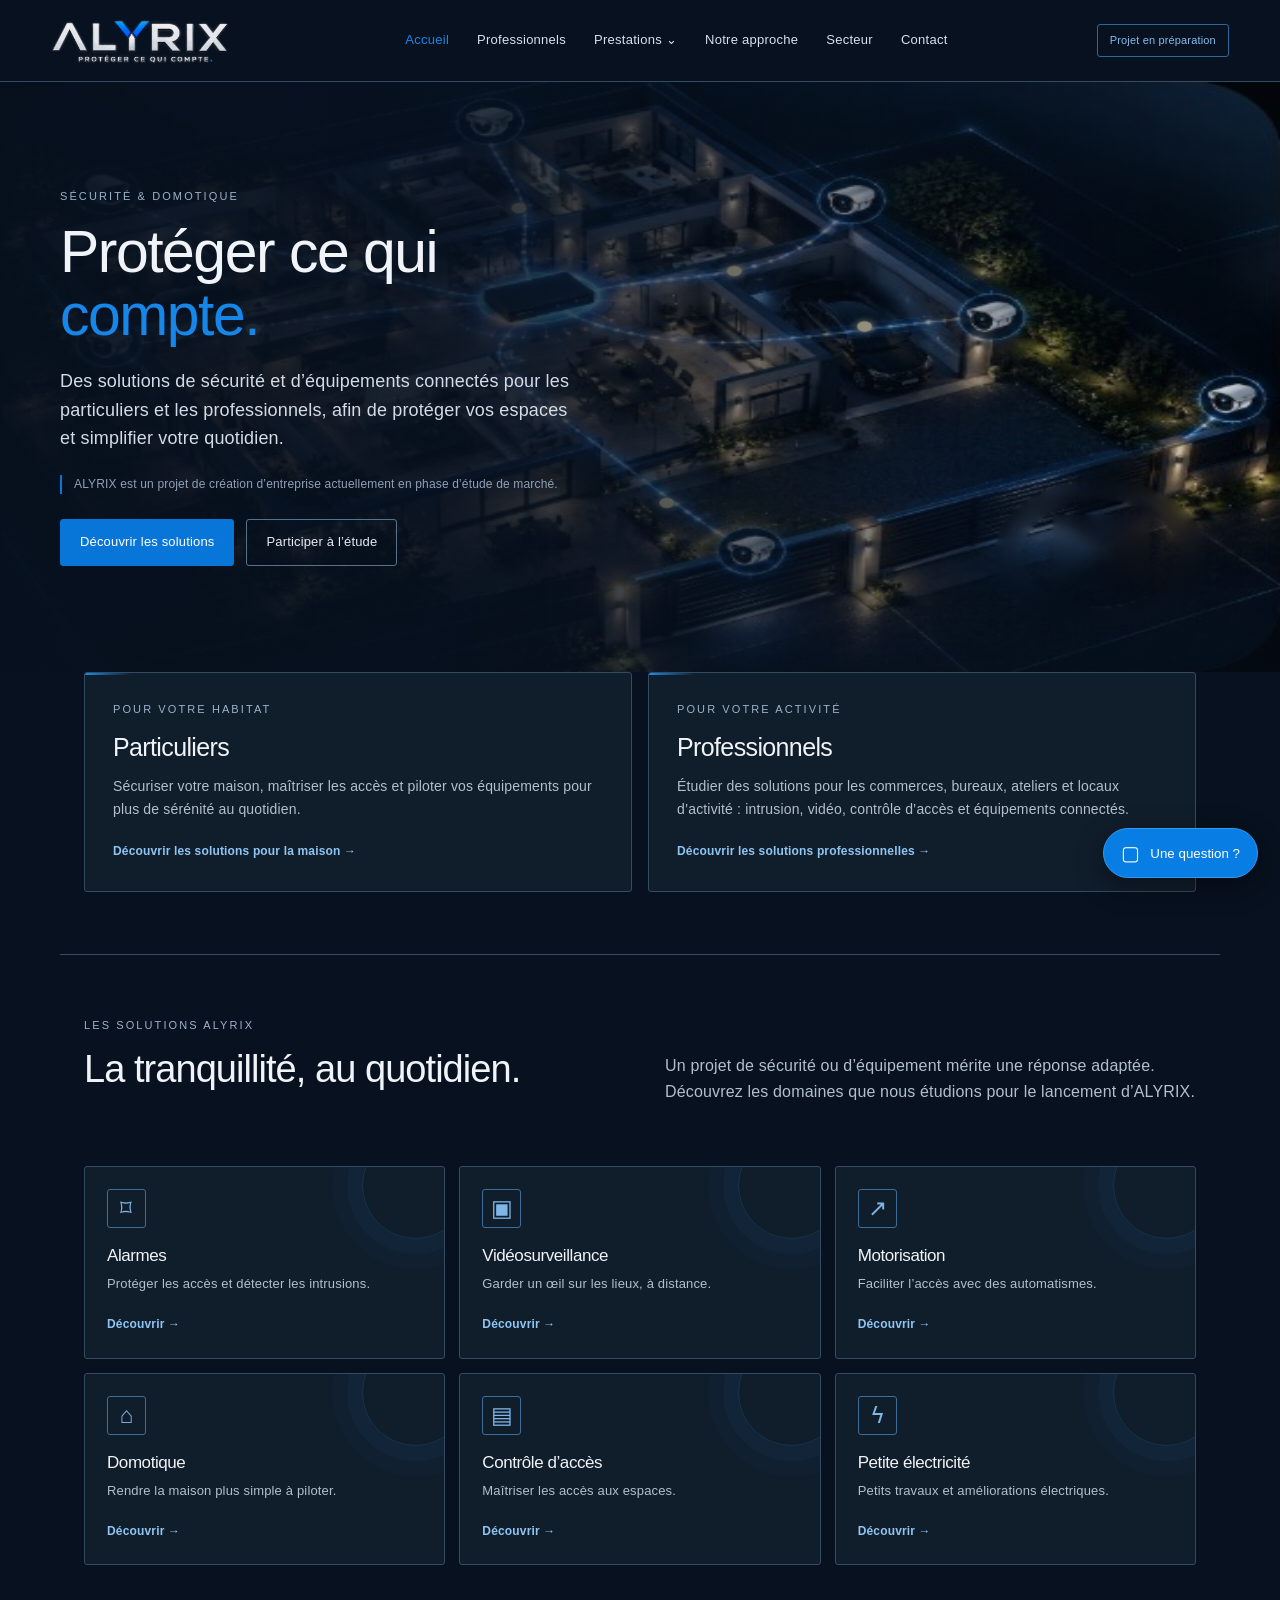
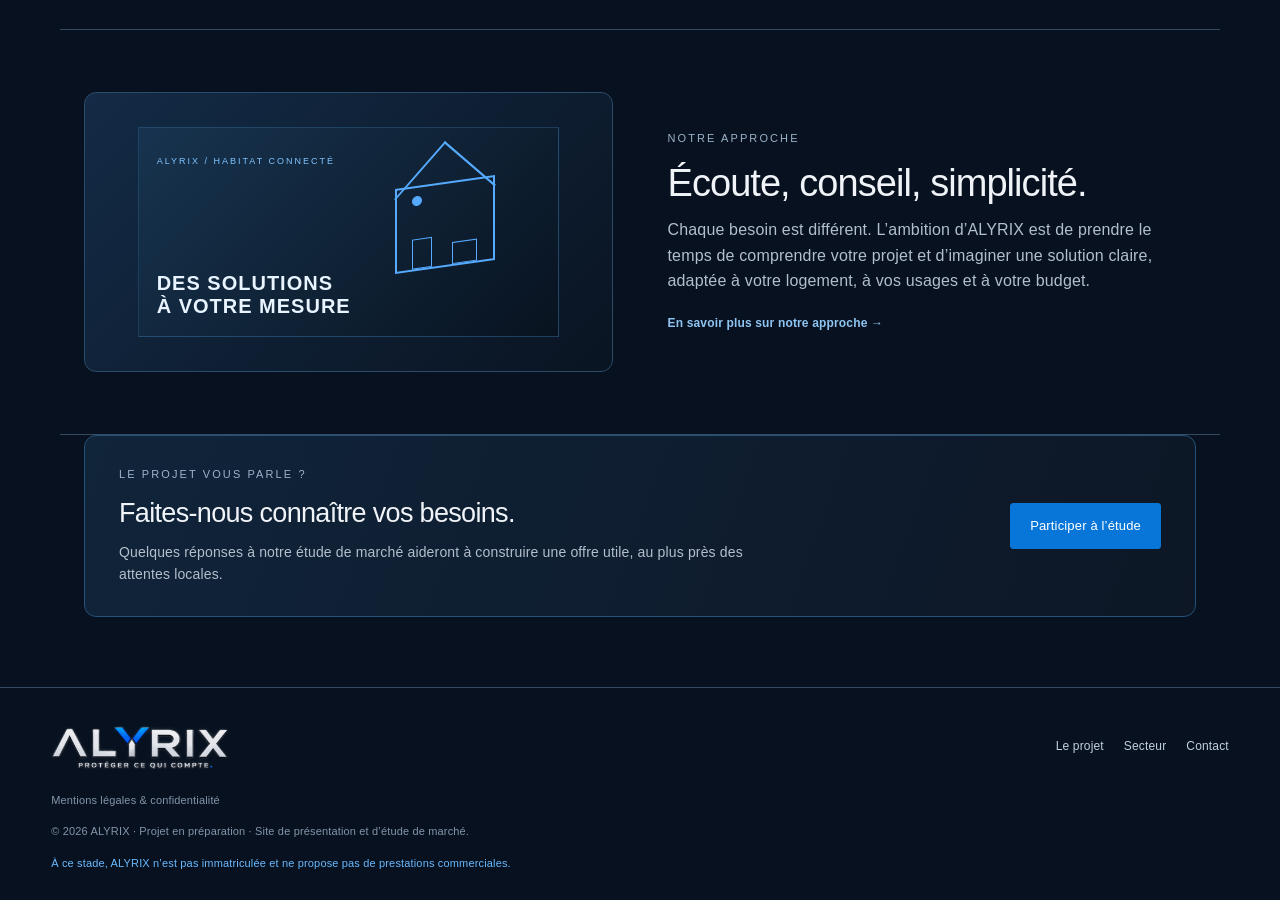
==== commit be2962fe: "Search Console : seconde balise de vérification (nouveau compte/propriété), l'ancienne est conservée" ====
--- a/index.html
+++ b/index.html
@@ -1,5 +1,5 @@
 <!doctype html>
-<html lang="fr"><head><meta charset="utf-8"><meta name="viewport" content="width=device-width, initial-scale=1"><meta name="google-site-verification" content="VpxHFSz0u31ihf_xA2IIpn28OneVtFXocKQgmVexgaA"><meta name="description" content="ALYRIX, projet en préparation : solutions de sécurité, domotique et équipements de l'habitat en Nord-Gironde."><title>ALYRIX | Protéger ce qui compte</title><link rel="icon" href="favicon.svg" type="image/svg+xml"><link rel="canonical" href="https://alyrixsecurite.github.io/alyrix/index.html"><meta property="og:url" content="https://alyrixsecurite.github.io/alyrix/index.html"><meta property="og:image" content="https://alyrixsecurite.github.io/alyrix/og-image.png"><meta property="og:image:width" content="1200"><meta property="og:image:height" content="630"><meta name="twitter:card" content="summary_large_image"><meta property="og:type" content="website"><meta property="og:locale" content="fr_FR"><meta property="og:site_name" content="ALYRIX"><meta property="og:title" content="ALYRIX | Protéger ce qui compte"><meta property="og:description" content="ALYRIX, projet en préparation : solutions de sécurité, domotique et équipements de l'habitat en Nord-Gironde."><link rel="stylesheet" href="styles.css?v=30"><script defer src="script.js"></script></head>
+<html lang="fr"><head><meta charset="utf-8"><meta name="viewport" content="width=device-width, initial-scale=1"><meta name="google-site-verification" content="VpxHFSz0u31ihf_xA2IIpn28OneVtFXocKQgmVexgaA"><meta name="google-site-verification" content="W8HyOO6eVFx0mHWOHf5sVILR9EcZGxR4HZyZxR-P7TQ"><meta name="description" content="ALYRIX, projet en préparation : solutions de sécurité, domotique et équipements de l'habitat en Nord-Gironde."><title>ALYRIX | Protéger ce qui compte</title><link rel="icon" href="favicon.svg" type="image/svg+xml"><link rel="canonical" href="https://alyrixsecurite.github.io/alyrix/index.html"><meta property="og:url" content="https://alyrixsecurite.github.io/alyrix/index.html"><meta property="og:image" content="https://alyrixsecurite.github.io/alyrix/og-image.png"><meta property="og:image:width" content="1200"><meta property="og:image:height" content="630"><meta name="twitter:card" content="summary_large_image"><meta property="og:type" content="website"><meta property="og:locale" content="fr_FR"><meta property="og:site_name" content="ALYRIX"><meta property="og:title" content="ALYRIX | Protéger ce qui compte"><meta property="og:description" content="ALYRIX, projet en préparation : solutions de sécurité, domotique et équipements de l'habitat en Nord-Gironde."><link rel="stylesheet" href="styles.css?v=30"><script defer src="script.js"></script></head>
 <body><header class="site-header"><a class="brand" href="index.html" aria-label="ALYRIX accueil"><img class="alyrix-logo" src="logo-alyrix.png" alt="ALYRIX, protéger ce qui compte" width="640" height="220"></a><button class="menu-toggle" aria-expanded="false" aria-controls="main-nav">Menu ☰</button><nav id="main-nav" class="nav"><a class="active" href="index.html">Accueil</a><a href="professionnels.html">Professionnels</a><div class="nav-drop"><button class="drop-button" aria-expanded="false">Prestations <span>⌄</span></button><div class="drop-menu"><a href="alarmes.html">Alarmes</a><a href="videosurveillance.html">Vidéosurveillance</a><a href="controle-acces.html">Contrôle d’accès</a><a href="motorisation.html">Motorisation de portails</a><a href="domotique.html">Domotique</a><a href="electricite.html">Petite électricité</a></div></div><a href="approche.html">Notre approche</a><a href="secteur.html">Secteur</a><a href="contact.html">Contact</a></nav><span class="status">Projet en préparation</span></header>
 <main><section class="hero hero-background"><div class="hero-copy"><p class="eyebrow">SÉCURITÉ & DOMOTIQUE</p><h1>Protéger ce qui <em>compte.</em></h1><p class="lead">Des solutions de sécurité et d’équipements connectés pour les particuliers et les professionnels, afin de protéger vos espaces et simplifier votre quotidien.</p><p class="small-note">ALYRIX est un projet de création d’entreprise actuellement en phase d’étude de marché.</p><div class="actions"><a class="button" href="prestations.html">Découvrir les solutions</a><a class="button secondary" href="contact.html">Participer à l’étude</a></div></div><svg class="hero-signal-overlay" viewBox="0 0 552 368" preserveAspectRatio="none" aria-hidden="true">
 <image href="alyrix-background-crop-retouche.png" x="0" y="0" width="552" height="368" preserveAspectRatio="none"/>
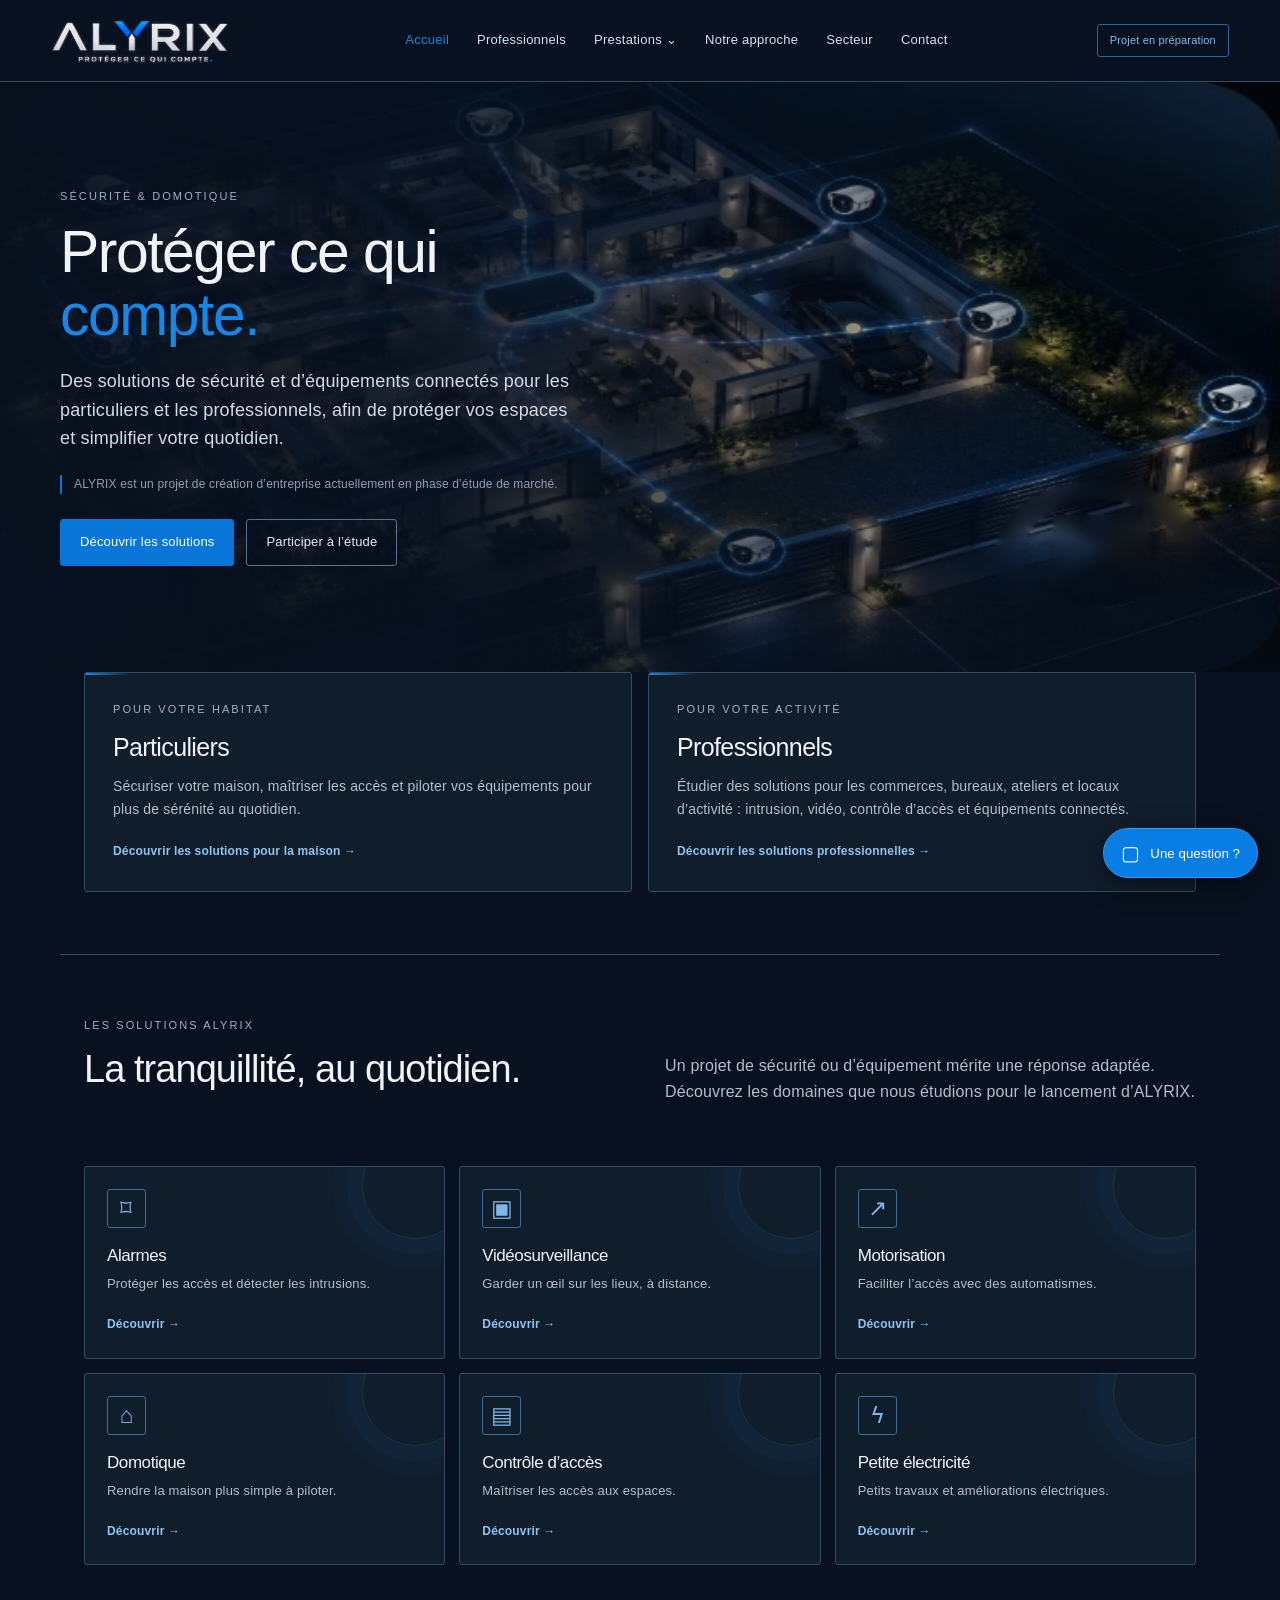
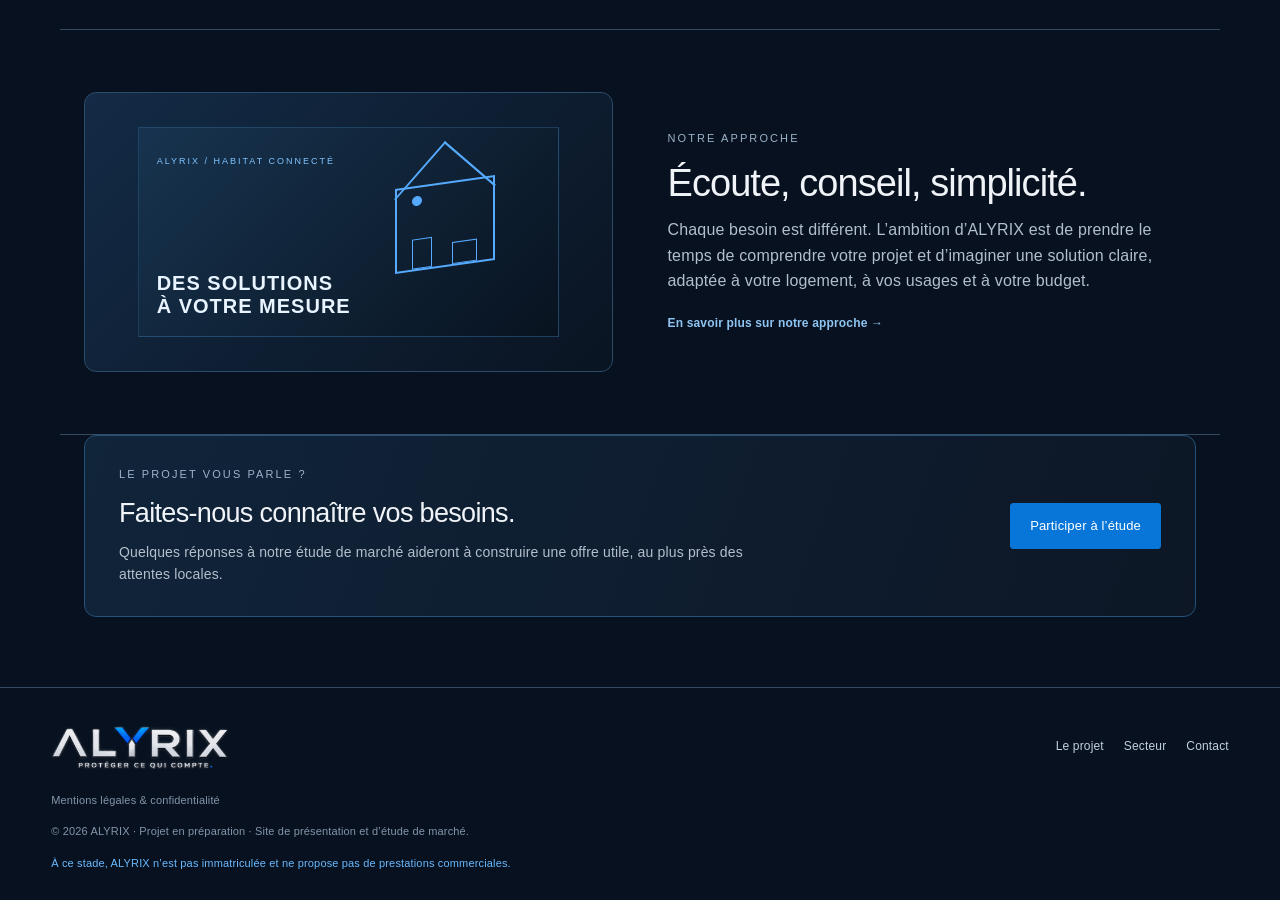
==== commit e6bbfce6: "Site : favicon identique à celui de l'application (Y de la marque) Co-Authored-By: Claude Sonnet 5.5" ====
--- a/index.html
+++ b/index.html
@@ -1,5 +1,5 @@
 <!doctype html>
-<html lang="fr"><head><meta charset="utf-8"><meta name="viewport" content="width=device-width, initial-scale=1"><meta name="google-site-verification" content="VpxHFSz0u31ihf_xA2IIpn28OneVtFXocKQgmVexgaA"><meta name="google-site-verification" content="W8HyOO6eVFx0mHWOHf5sVILR9EcZGxR4HZyZxR-P7TQ"><meta name="description" content="ALYRIX, projet en préparation : solutions de sécurité, domotique et équipements de l'habitat en Nord-Gironde."><title>ALYRIX | Protéger ce qui compte</title><link rel="icon" href="favicon.svg" type="image/svg+xml"><link rel="canonical" href="https://alyrixsecurite.github.io/alyrix/index.html"><meta property="og:url" content="https://alyrixsecurite.github.io/alyrix/index.html"><meta property="og:image" content="https://alyrixsecurite.github.io/alyrix/og-image.png"><meta property="og:image:width" content="1200"><meta property="og:image:height" content="630"><meta name="twitter:card" content="summary_large_image"><meta property="og:type" content="website"><meta property="og:locale" content="fr_FR"><meta property="og:site_name" content="ALYRIX"><meta property="og:title" content="ALYRIX | Protéger ce qui compte"><meta property="og:description" content="ALYRIX, projet en préparation : solutions de sécurité, domotique et équipements de l'habitat en Nord-Gironde."><link rel="stylesheet" href="styles.css?v=30"><script defer src="script.js"></script></head>
+<html lang="fr"><head><meta charset="utf-8"><meta name="viewport" content="width=device-width, initial-scale=1"><meta name="google-site-verification" content="VpxHFSz0u31ihf_xA2IIpn28OneVtFXocKQgmVexgaA"><meta name="google-site-verification" content="W8HyOO6eVFx0mHWOHf5sVILR9EcZGxR4HZyZxR-P7TQ"><meta name="description" content="ALYRIX, projet en préparation : solutions de sécurité, domotique et équipements de l'habitat en Nord-Gironde."><title>ALYRIX | Protéger ce qui compte</title><link rel="icon" type="image/png" href="favicon.png"><link rel="apple-touch-icon" href="apple-touch-icon.png"><link rel="canonical" href="https://alyrixsecurite.github.io/alyrix/index.html"><meta property="og:url" content="https://alyrixsecurite.github.io/alyrix/index.html"><meta property="og:image" content="https://alyrixsecurite.github.io/alyrix/og-image.png"><meta property="og:image:width" content="1200"><meta property="og:image:height" content="630"><meta name="twitter:card" content="summary_large_image"><meta property="og:type" content="website"><meta property="og:locale" content="fr_FR"><meta property="og:site_name" content="ALYRIX"><meta property="og:title" content="ALYRIX | Protéger ce qui compte"><meta property="og:description" content="ALYRIX, projet en préparation : solutions de sécurité, domotique et équipements de l'habitat en Nord-Gironde."><link rel="stylesheet" href="styles.css?v=30"><script defer src="script.js"></script></head>
 <body><header class="site-header"><a class="brand" href="index.html" aria-label="ALYRIX accueil"><img class="alyrix-logo" src="logo-alyrix.png" alt="ALYRIX, protéger ce qui compte" width="640" height="220"></a><button class="menu-toggle" aria-expanded="false" aria-controls="main-nav">Menu ☰</button><nav id="main-nav" class="nav"><a class="active" href="index.html">Accueil</a><a href="professionnels.html">Professionnels</a><div class="nav-drop"><button class="drop-button" aria-expanded="false">Prestations <span>⌄</span></button><div class="drop-menu"><a href="alarmes.html">Alarmes</a><a href="videosurveillance.html">Vidéosurveillance</a><a href="controle-acces.html">Contrôle d’accès</a><a href="motorisation.html">Motorisation de portails</a><a href="domotique.html">Domotique</a><a href="electricite.html">Petite électricité</a></div></div><a href="approche.html">Notre approche</a><a href="secteur.html">Secteur</a><a href="contact.html">Contact</a></nav><span class="status">Projet en préparation</span></header>
 <main><section class="hero hero-background"><div class="hero-copy"><p class="eyebrow">SÉCURITÉ & DOMOTIQUE</p><h1>Protéger ce qui <em>compte.</em></h1><p class="lead">Des solutions de sécurité et d’équipements connectés pour les particuliers et les professionnels, afin de protéger vos espaces et simplifier votre quotidien.</p><p class="small-note">ALYRIX est un projet de création d’entreprise actuellement en phase d’étude de marché.</p><div class="actions"><a class="button" href="prestations.html">Découvrir les solutions</a><a class="button secondary" href="contact.html">Participer à l’étude</a></div></div><svg class="hero-signal-overlay" viewBox="0 0 552 368" preserveAspectRatio="none" aria-hidden="true">
 <image href="alyrix-background-crop-retouche.png" x="0" y="0" width="552" height="368" preserveAspectRatio="none"/>
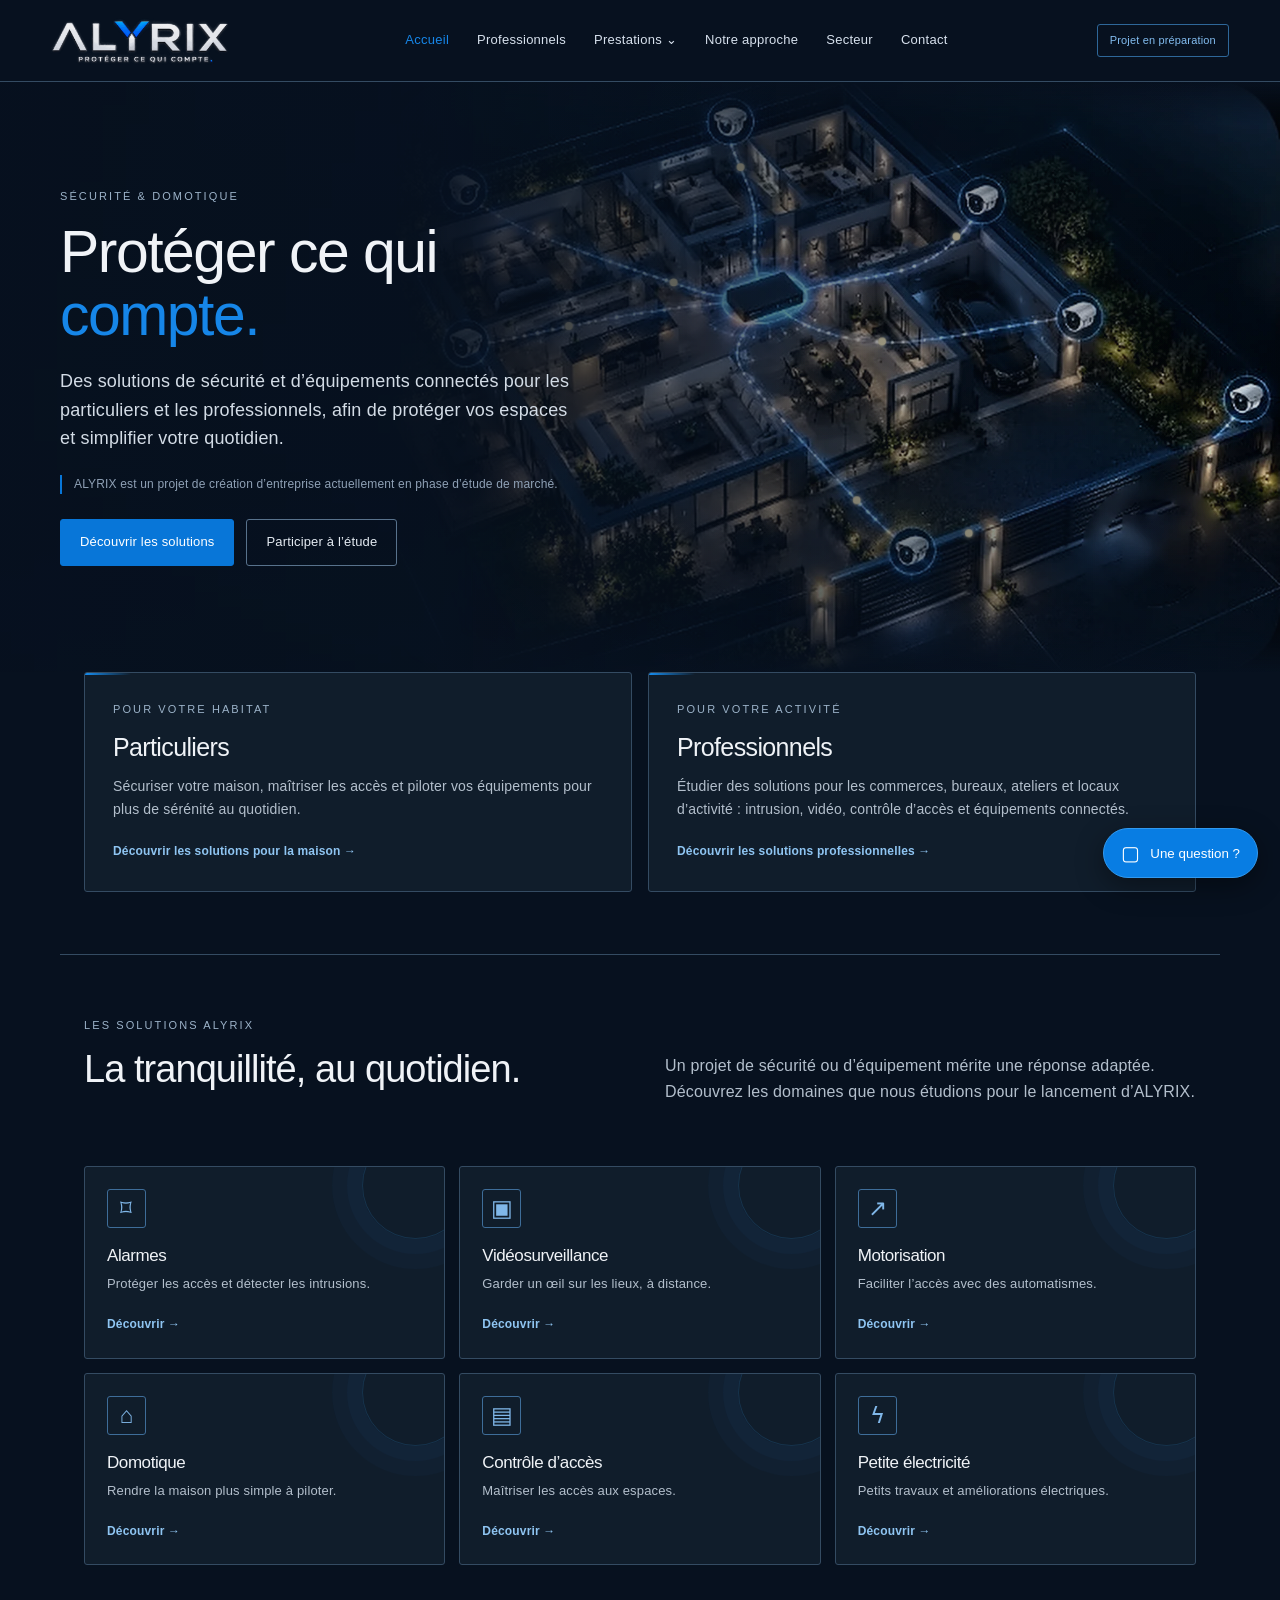
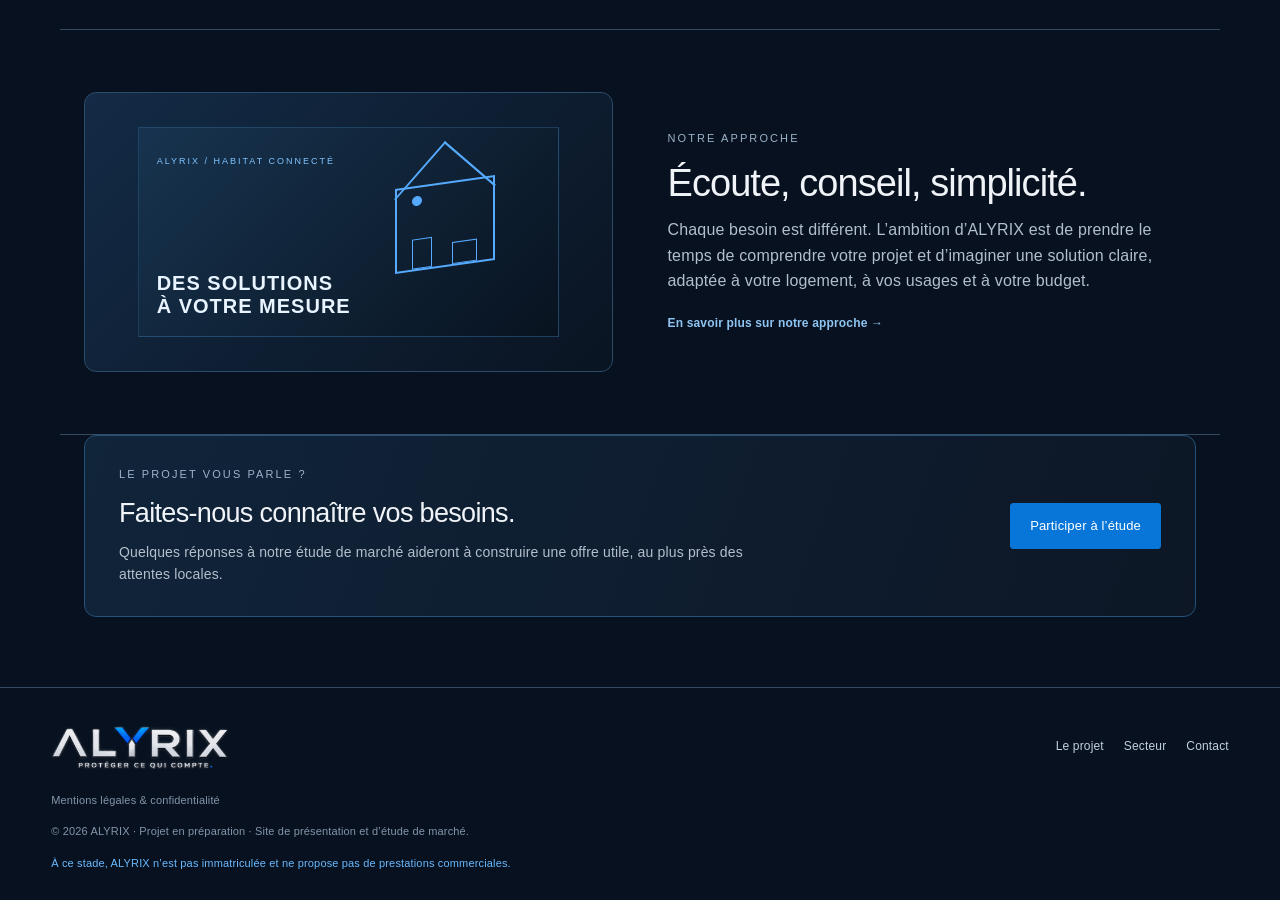
==== commit b1aeb80d: "Accueil : image du hero nette et non déformée, animation calée sur les traits lumineux - image agran" ====
--- a/index.html
+++ b/index.html
@@ -1,16 +1,17 @@
 <!doctype html>
-<html lang="fr"><head><meta charset="utf-8"><meta name="viewport" content="width=device-width, initial-scale=1"><meta name="google-site-verification" content="VpxHFSz0u31ihf_xA2IIpn28OneVtFXocKQgmVexgaA"><meta name="google-site-verification" content="W8HyOO6eVFx0mHWOHf5sVILR9EcZGxR4HZyZxR-P7TQ"><meta name="description" content="ALYRIX, projet en préparation : solutions de sécurité, domotique et équipements de l'habitat en Nord-Gironde."><title>ALYRIX | Protéger ce qui compte</title><link rel="icon" type="image/png" href="favicon.png"><link rel="apple-touch-icon" href="apple-touch-icon.png"><link rel="canonical" href="https://alyrixsecurite.github.io/alyrix/index.html"><meta property="og:url" content="https://alyrixsecurite.github.io/alyrix/index.html"><meta property="og:image" content="https://alyrixsecurite.github.io/alyrix/og-image.png"><meta property="og:image:width" content="1200"><meta property="og:image:height" content="630"><meta name="twitter:card" content="summary_large_image"><meta property="og:type" content="website"><meta property="og:locale" content="fr_FR"><meta property="og:site_name" content="ALYRIX"><meta property="og:title" content="ALYRIX | Protéger ce qui compte"><meta property="og:description" content="ALYRIX, projet en préparation : solutions de sécurité, domotique et équipements de l'habitat en Nord-Gironde."><link rel="stylesheet" href="styles.css?v=30"><script defer src="script.js"></script></head>
+<html lang="fr"><head><meta charset="utf-8"><meta name="viewport" content="width=device-width, initial-scale=1"><meta name="google-site-verification" content="VpxHFSz0u31ihf_xA2IIpn28OneVtFXocKQgmVexgaA"><meta name="google-site-verification" content="W8HyOO6eVFx0mHWOHf5sVILR9EcZGxR4HZyZxR-P7TQ"><meta name="description" content="ALYRIX, projet en préparation : solutions de sécurité, domotique et équipements de l'habitat en Nord-Gironde."><title>ALYRIX | Protéger ce qui compte</title><link rel="icon" type="image/png" href="favicon.png"><link rel="apple-touch-icon" href="apple-touch-icon.png"><link rel="canonical" href="https://alyrixsecurite.github.io/alyrix/index.html"><meta property="og:url" content="https://alyrixsecurite.github.io/alyrix/index.html"><meta property="og:image" content="https://alyrixsecurite.github.io/alyrix/og-image.png"><meta property="og:image:width" content="1200"><meta property="og:image:height" content="630"><meta name="twitter:card" content="summary_large_image"><meta property="og:type" content="website"><meta property="og:locale" content="fr_FR"><meta property="og:site_name" content="ALYRIX"><meta property="og:title" content="ALYRIX | Protéger ce qui compte"><meta property="og:description" content="ALYRIX, projet en préparation : solutions de sécurité, domotique et équipements de l'habitat en Nord-Gironde."><link rel="preload" as="image" href="hero-reseau.webp"><link rel="stylesheet" href="styles.css?v=31"><script defer src="script.js"></script></head>
 <body><header class="site-header"><a class="brand" href="index.html" aria-label="ALYRIX accueil"><img class="alyrix-logo" src="logo-alyrix.png" alt="ALYRIX, protéger ce qui compte" width="640" height="220"></a><button class="menu-toggle" aria-expanded="false" aria-controls="main-nav">Menu ☰</button><nav id="main-nav" class="nav"><a class="active" href="index.html">Accueil</a><a href="professionnels.html">Professionnels</a><div class="nav-drop"><button class="drop-button" aria-expanded="false">Prestations <span>⌄</span></button><div class="drop-menu"><a href="alarmes.html">Alarmes</a><a href="videosurveillance.html">Vidéosurveillance</a><a href="controle-acces.html">Contrôle d’accès</a><a href="motorisation.html">Motorisation de portails</a><a href="domotique.html">Domotique</a><a href="electricite.html">Petite électricité</a></div></div><a href="approche.html">Notre approche</a><a href="secteur.html">Secteur</a><a href="contact.html">Contact</a></nav><span class="status">Projet en préparation</span></header>
-<main><section class="hero hero-background"><div class="hero-copy"><p class="eyebrow">SÉCURITÉ & DOMOTIQUE</p><h1>Protéger ce qui <em>compte.</em></h1><p class="lead">Des solutions de sécurité et d’équipements connectés pour les particuliers et les professionnels, afin de protéger vos espaces et simplifier votre quotidien.</p><p class="small-note">ALYRIX est un projet de création d’entreprise actuellement en phase d’étude de marché.</p><div class="actions"><a class="button" href="prestations.html">Découvrir les solutions</a><a class="button secondary" href="contact.html">Participer à l’étude</a></div></div><svg class="hero-signal-overlay" viewBox="0 0 552 368" preserveAspectRatio="none" aria-hidden="true">
-<image href="alyrix-background-crop-retouche.png" x="0" y="0" width="552" height="368" preserveAspectRatio="none"/>
-<defs><filter id="signalGlow" x="-500%" y="-500%" width="1000%" height="1000%"><feGaussianBlur stdDeviation="2.2" result="blur"/><feMerge><feMergeNode in="blur"/><feMergeNode in="SourceGraphic"/></feMerge></filter></defs>
+<main><section class="hero hero-background"><div class="hero-copy"><p class="eyebrow">SÉCURITÉ & DOMOTIQUE</p><h1>Protéger ce qui <em>compte.</em></h1><p class="lead">Des solutions de sécurité et d’équipements connectés pour les particuliers et les professionnels, afin de protéger vos espaces et simplifier votre quotidien.</p><p class="small-note">ALYRIX est un projet de création d’entreprise actuellement en phase d’étude de marché.</p><div class="actions"><a class="button" href="prestations.html">Découvrir les solutions</a><a class="button secondary" href="contact.html">Participer à l’étude</a></div></div><svg class="hero-signal-overlay" viewBox="0 0 552 366" preserveAspectRatio="xMidYMid meet" aria-hidden="true">
+<image href="hero-reseau.webp" x="0" y="0" width="552" height="366" preserveAspectRatio="none"/>
+<defs><filter id="signalGlow" x="-500%" y="-500%" width="1000%" height="1000%"><feGaussianBlur stdDeviation="1.8" result="blur"/><feMerge><feMergeNode in="blur"/><feMergeNode in="SourceGraphic"/></feMerge></filter></defs>
 <g fill="#fff0c2" filter="url(#signalGlow)">
- <circle r="3.2"><animateMotion dur="4.40s" begin="0.00s" repeatCount="indefinite" path="M207 135 C175 126 140 107 108 93 S65 80 47 75"/></circle>
- <circle r="3.2"><animateMotion dur="4.77s" begin="-0.63s" repeatCount="indefinite" path="M228 122 C226 95 224 65 212 25"/></circle>
- <circle r="3.2"><animateMotion dur="5.14s" begin="-1.26s" repeatCount="indefinite" path="M258 131 C278 129 299 124 319 117 C338 110 351 99 360 89"/></circle>
- <circle r="3.2"><animateMotion dur="5.51s" begin="-1.89s" repeatCount="indefinite" path="M207 138 C170 144 138 151 108 154 S65 161 47 162"/></circle>
- <circle r="3.2"><animateMotion dur="5.88s" begin="-2.52s" repeatCount="indefinite" path="M258 139 C270 145 282 151 295 154 C308 158 322 160 336 159 C351 158 365 154 379 151 C394 148 410 146 428 145"/></circle>
- <circle r="3.2"><animateMotion dur="6.25s" begin="-3.15s" repeatCount="indefinite" path="M223 147 C215 177 236 202 252 223 S291 267 323 295"/></circle>
+ <circle r="2.4"><animateMotion dur="4.60s" begin="0.00s" repeatCount="indefinite" path="M232.0 132.0 C231.9 130.6 232.1 125.2 231.6 123.4 C231.0 121.7 230.8 121.5 228.8 121.2 C226.7 121.0 223.3 120.3 219.0 121.8 C214.7 123.4 206.7 128.8 203.0 130.3 C199.3 131.7 208.7 134.1 197.0 130.8 C185.3 127.4 151.2 116.3 133.0 110.1 C114.8 103.9 100.3 98.9 88.0 93.5 C75.7 88.2 66.0 82.6 59.0 78.0 C52.0 73.4 48.2 68.0 46.0 66.0"/></circle>
+ <circle r="2.4"><animateMotion dur="3.80s" begin="-1.20s" repeatCount="indefinite" path="M232.0 132.0 C231.9 130.2 232.5 124.7 231.6 121.0 C230.6 117.3 227.3 117.2 226.2 110.0 C225.2 102.8 225.9 85.7 225.2 78.0 C224.5 70.3 224.4 71.0 222.0 64.0 C219.6 57.0 212.7 43.0 210.7 36.0 C208.7 29.0 210.1 24.3 210.0 22.0"/></circle>
+ <circle r="2.4"><animateMotion dur="4.40s" begin="-2.10s" repeatCount="indefinite" path="M232.0 132.0 C232.2 130.3 231.7 124.0 233.2 121.6 C234.7 119.2 238.4 118.1 241.0 117.5 C243.6 117.0 245.2 117.1 249.0 118.4 C252.8 119.8 254.3 125.5 264.0 125.6 C273.7 125.7 295.8 121.4 307.0 119.0 C318.2 116.6 325.0 113.8 331.0 111.2 C337.0 108.7 338.4 107.5 343.0 103.6 C347.6 99.7 355.0 92.1 358.8 88.0 C362.6 83.9 364.5 81.7 365.8 79.0 C367.2 76.3 366.8 73.2 367.0 72.0"/></circle>
+ <circle r="2.4"><animateMotion dur="5.20s" begin="-0.70s" repeatCount="indefinite" path="M216.0 138.0 C218.0 139.4 222.2 145.0 228.0 146.6 C233.8 148.1 242.2 145.4 251.0 147.4 C259.8 149.3 271.5 156.1 281.0 158.3 C290.5 160.6 298.0 160.9 308.0 160.9 C318.0 161.0 328.2 160.3 341.0 158.8 C353.8 157.2 373.7 153.6 385.0 151.6 C396.3 149.6 403.5 148.4 408.9 146.7 C414.2 145.0 414.9 142.1 417.1 141.3 C419.3 140.4 420.3 141.1 421.9 141.7 C423.6 142.3 426.2 144.4 427.0 145.0"/></circle>
+ <circle r="2.4"><animateMotion dur="9.00s" begin="-3.50s" repeatCount="indefinite" path="M232.0 132.0 C231.9 134.2 233.3 140.8 231.1 145.0 C228.9 149.2 221.2 154.3 218.7 157.3 C216.3 160.3 216.8 161.1 216.3 163.0 C215.8 165.0 215.3 166.7 215.7 169.0 C216.2 171.3 216.1 172.0 219.0 177.0 C221.9 182.0 220.9 184.8 233.1 199.0 C245.3 213.2 277.1 246.9 292.0 262.0 C306.9 277.1 307.7 288.5 322.7 289.8 C337.7 291.2 364.4 276.6 382.0 270.3 C399.6 264.0 417.7 255.7 428.0 252.0 C438.3 248.3 435.7 251.3 444.0 247.9 C452.3 244.5 467.2 235.9 478.0 231.4 C488.8 226.8 502.5 223.4 509.0 220.6 C515.5 217.9 513.3 218.7 516.8 215.0 C520.3 211.2 527.8 200.8 530.0 198.0"/></circle>
+ <circle r="2.4"><animateMotion dur="5.60s" begin="-2.80s" repeatCount="indefinite" path="M232.0 132.0 C231.9 134.2 233.3 140.8 231.1 145.0 C228.9 149.2 221.3 153.8 218.7 157.3 C216.1 160.8 215.7 163.1 215.6 166.0 C215.5 169.0 216.2 171.0 218.1 175.0 C219.9 179.0 214.5 175.8 226.5 190.0 C238.5 204.2 273.8 243.2 290.1 260.0 C306.3 276.8 318.3 285.8 324.0 291.0"/></circle>
+ <circle r="2.4"><animateMotion dur="5.00s" begin="-1.60s" repeatCount="indefinite" path="M215.0 133.0 C214.3 132.4 214.3 128.3 210.8 129.2 C207.3 130.1 203.6 136.3 194.0 138.4 C184.4 140.6 170.5 139.4 153.0 142.3 C135.5 145.1 105.5 153.2 89.0 155.6 C72.5 158.1 61.0 156.4 54.0 157.1 C47.0 157.8 48.2 159.5 47.0 160.0"/></circle>
 </g></svg></section>
 <section class="audiences section"><article class="audience-card"><p class="eyebrow">POUR VOTRE HABITAT</p><h2>Particuliers</h2><p>Sécuriser votre maison, maîtriser les accès et piloter vos équipements pour plus de sérénité au quotidien.</p><a class="text-link" href="prestations.html">Découvrir les solutions pour la maison →</a></article><article class="audience-card"><p class="eyebrow">POUR VOTRE ACTIVITÉ</p><h2>Professionnels</h2><p>Étudier des solutions pour les commerces, bureaux, ateliers et locaux d’activité : intrusion, vidéo, contrôle d’accès et équipements connectés.</p><a class="text-link" href="professionnels.html">Découvrir les solutions professionnelles →</a></article></section>
 <section class="intro section"><div><p class="eyebrow">LES SOLUTIONS ALYRIX</p><h2>La tranquillité, au quotidien.</h2></div><p>Un projet de sécurité ou d’équipement mérite une réponse adaptée. Découvrez les domaines que nous étudions pour le lancement d’ALYRIX.</p></section>
--- a/styles.css
+++ b/styles.css
@@ -371,3 +371,13 @@
 @media(max-width:760px){
  .hero-signal-overlay{inset:0;width:100%;height:100%}
 }
+
+/* Hero : image nette sans déformation, ancrée à droite ; les points lumineux partagent le même repère que l'image */
+.hero-signal-overlay{
+ position:absolute;inset:0 0 0 auto;width:auto;height:100%;aspect-ratio:552/366;
+ -webkit-mask-image:linear-gradient(90deg,transparent 0,#000 13%),linear-gradient(180deg,transparent 0,#000 7%,#000 93%,transparent 100%);
+ -webkit-mask-composite:source-in;
+ mask-image:linear-gradient(90deg,transparent 0,#000 13%),linear-gradient(180deg,transparent 0,#000 7%,#000 93%,transparent 100%);
+ mask-composite:intersect;
+}
+@media(max-width:760px){.hero-signal-overlay{inset:0 -38% 0 auto}}
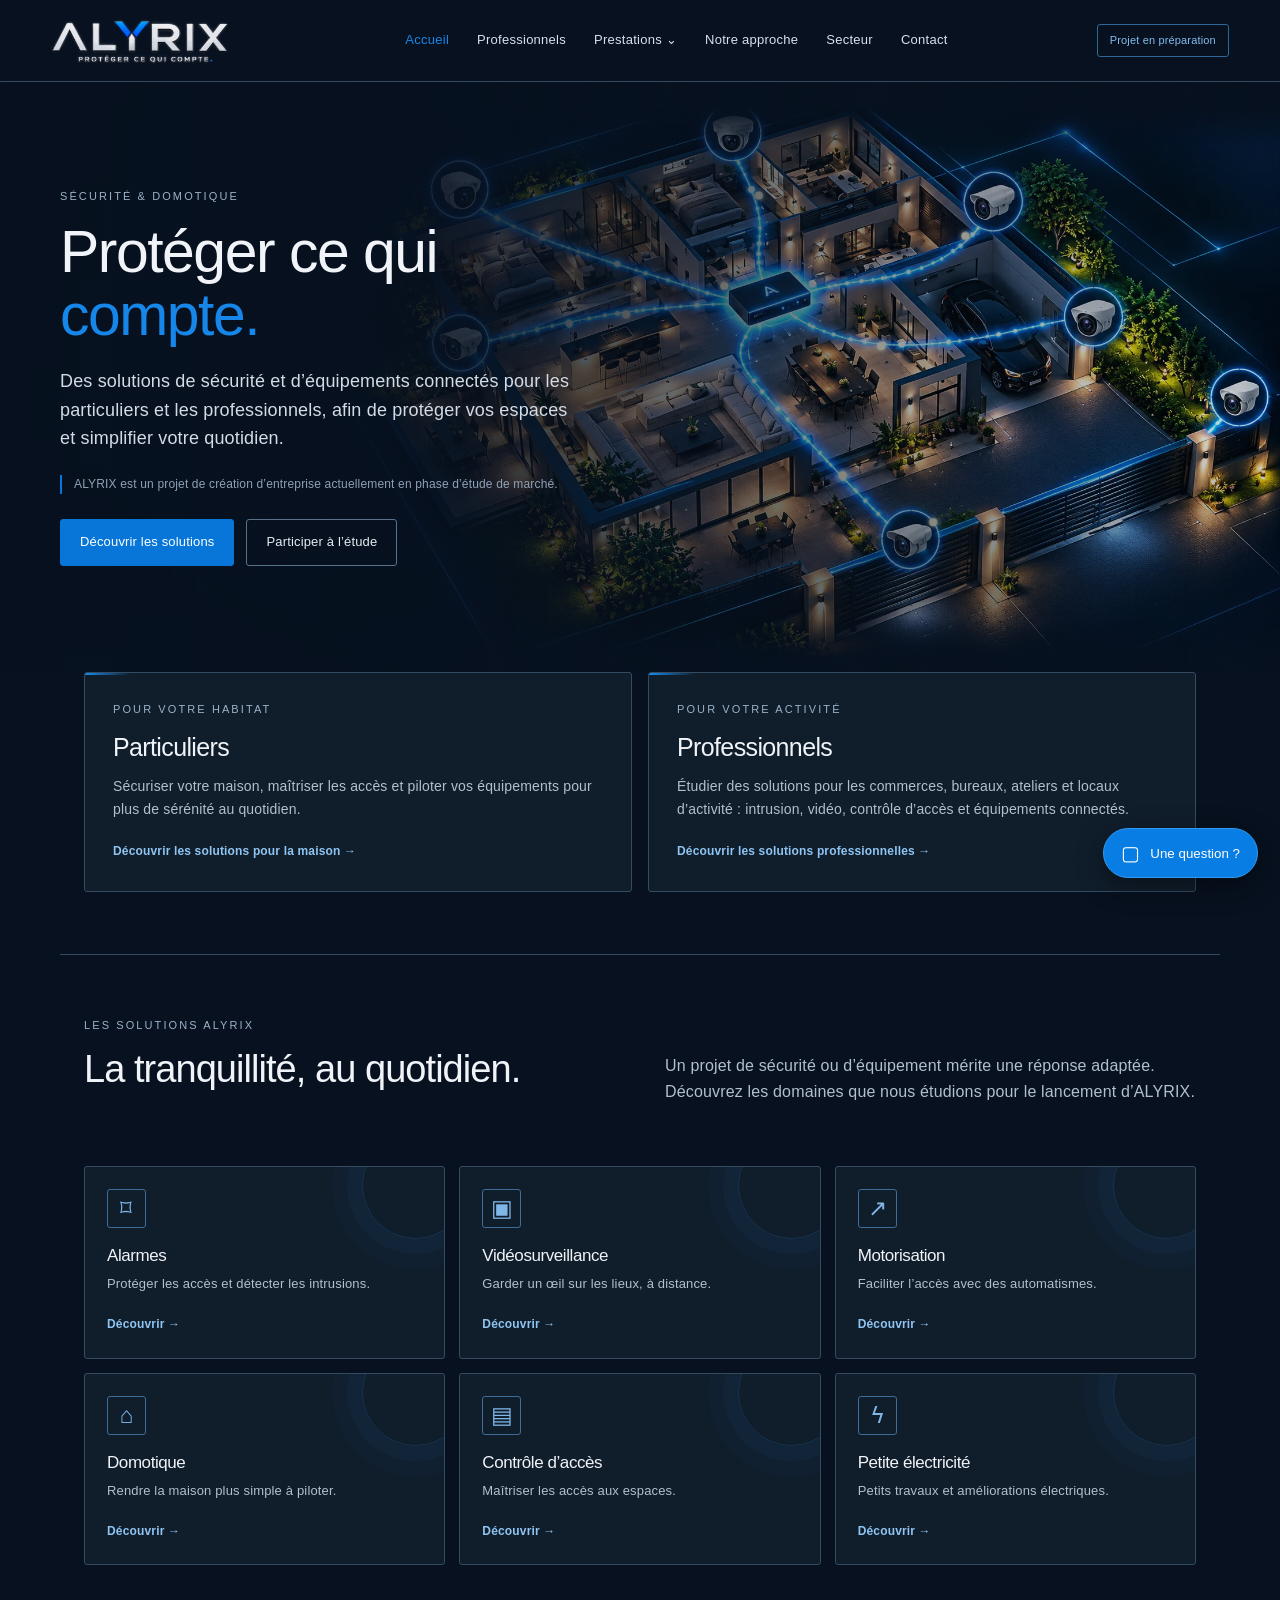
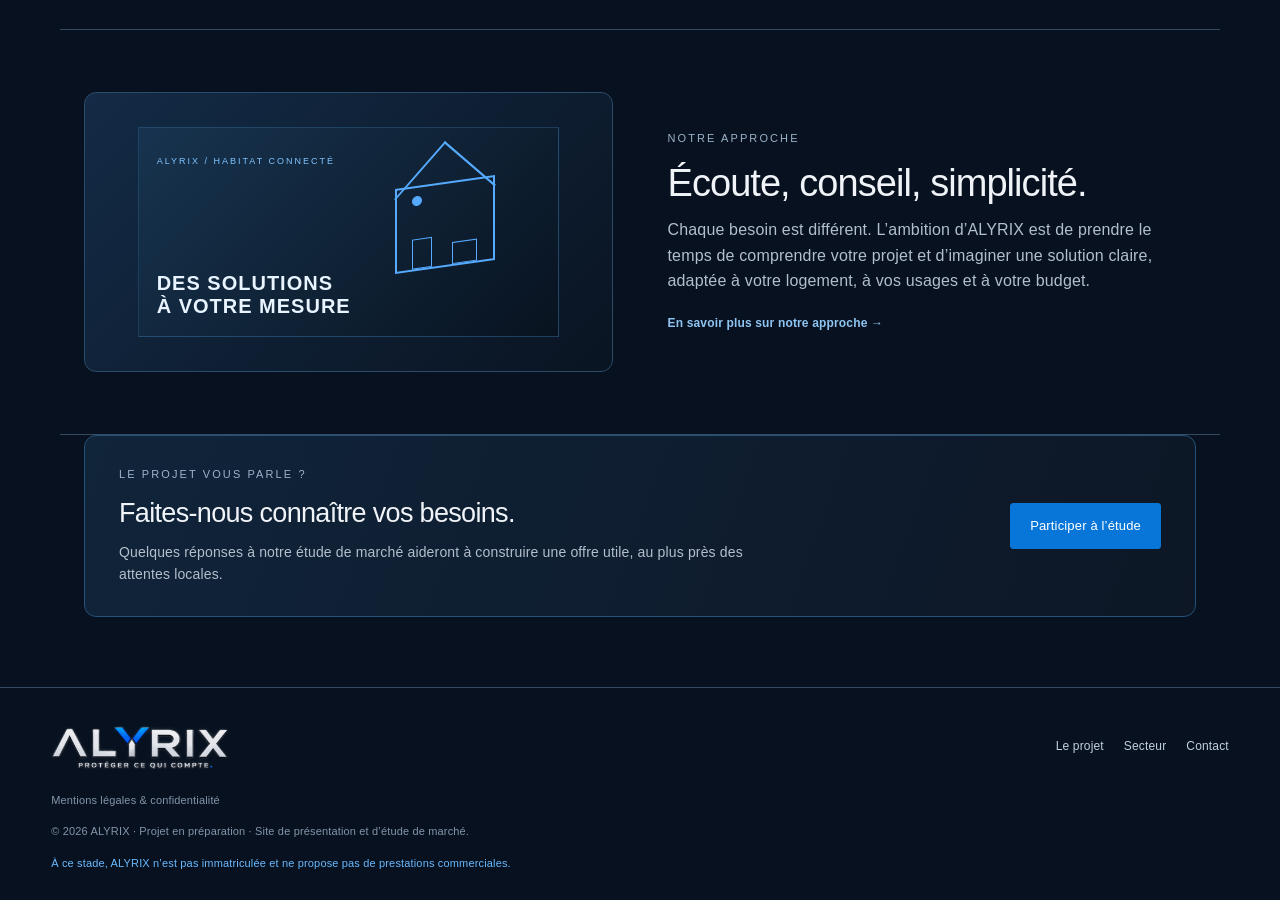
==== commit 484bfda2: "Accueil : image haute définition fournie, trajets lumineux recalculés sur ses traits - image d'origi" ====
--- a/index.html
+++ b/index.html
@@ -1,17 +1,17 @@
 <!doctype html>
-<html lang="fr"><head><meta charset="utf-8"><meta name="viewport" content="width=device-width, initial-scale=1"><meta name="google-site-verification" content="VpxHFSz0u31ihf_xA2IIpn28OneVtFXocKQgmVexgaA"><meta name="google-site-verification" content="W8HyOO6eVFx0mHWOHf5sVILR9EcZGxR4HZyZxR-P7TQ"><meta name="description" content="ALYRIX, projet en préparation : solutions de sécurité, domotique et équipements de l'habitat en Nord-Gironde."><title>ALYRIX | Protéger ce qui compte</title><link rel="icon" type="image/png" href="favicon.png"><link rel="apple-touch-icon" href="apple-touch-icon.png"><link rel="canonical" href="https://alyrixsecurite.github.io/alyrix/index.html"><meta property="og:url" content="https://alyrixsecurite.github.io/alyrix/index.html"><meta property="og:image" content="https://alyrixsecurite.github.io/alyrix/og-image.png"><meta property="og:image:width" content="1200"><meta property="og:image:height" content="630"><meta name="twitter:card" content="summary_large_image"><meta property="og:type" content="website"><meta property="og:locale" content="fr_FR"><meta property="og:site_name" content="ALYRIX"><meta property="og:title" content="ALYRIX | Protéger ce qui compte"><meta property="og:description" content="ALYRIX, projet en préparation : solutions de sécurité, domotique et équipements de l'habitat en Nord-Gironde."><link rel="preload" as="image" href="hero-reseau.webp"><link rel="stylesheet" href="styles.css?v=31"><script defer src="script.js"></script></head>
+<html lang="fr"><head><meta charset="utf-8"><meta name="viewport" content="width=device-width, initial-scale=1"><meta name="google-site-verification" content="VpxHFSz0u31ihf_xA2IIpn28OneVtFXocKQgmVexgaA"><meta name="google-site-verification" content="W8HyOO6eVFx0mHWOHf5sVILR9EcZGxR4HZyZxR-P7TQ"><meta name="description" content="ALYRIX, projet en préparation : solutions de sécurité, domotique et équipements de l'habitat en Nord-Gironde."><title>ALYRIX | Protéger ce qui compte</title><link rel="icon" type="image/png" href="favicon.png"><link rel="apple-touch-icon" href="apple-touch-icon.png"><link rel="canonical" href="https://alyrixsecurite.github.io/alyrix/index.html"><meta property="og:url" content="https://alyrixsecurite.github.io/alyrix/index.html"><meta property="og:image" content="https://alyrixsecurite.github.io/alyrix/og-image.png"><meta property="og:image:width" content="1200"><meta property="og:image:height" content="630"><meta name="twitter:card" content="summary_large_image"><meta property="og:type" content="website"><meta property="og:locale" content="fr_FR"><meta property="og:site_name" content="ALYRIX"><meta property="og:title" content="ALYRIX | Protéger ce qui compte"><meta property="og:description" content="ALYRIX, projet en préparation : solutions de sécurité, domotique et équipements de l'habitat en Nord-Gironde."><link rel="preload" as="image" href="hero-reseau.webp"><link rel="stylesheet" href="styles.css?v=32"><script defer src="script.js"></script></head>
 <body><header class="site-header"><a class="brand" href="index.html" aria-label="ALYRIX accueil"><img class="alyrix-logo" src="logo-alyrix.png" alt="ALYRIX, protéger ce qui compte" width="640" height="220"></a><button class="menu-toggle" aria-expanded="false" aria-controls="main-nav">Menu ☰</button><nav id="main-nav" class="nav"><a class="active" href="index.html">Accueil</a><a href="professionnels.html">Professionnels</a><div class="nav-drop"><button class="drop-button" aria-expanded="false">Prestations <span>⌄</span></button><div class="drop-menu"><a href="alarmes.html">Alarmes</a><a href="videosurveillance.html">Vidéosurveillance</a><a href="controle-acces.html">Contrôle d’accès</a><a href="motorisation.html">Motorisation de portails</a><a href="domotique.html">Domotique</a><a href="electricite.html">Petite électricité</a></div></div><a href="approche.html">Notre approche</a><a href="secteur.html">Secteur</a><a href="contact.html">Contact</a></nav><span class="status">Projet en préparation</span></header>
-<main><section class="hero hero-background"><div class="hero-copy"><p class="eyebrow">SÉCURITÉ & DOMOTIQUE</p><h1>Protéger ce qui <em>compte.</em></h1><p class="lead">Des solutions de sécurité et d’équipements connectés pour les particuliers et les professionnels, afin de protéger vos espaces et simplifier votre quotidien.</p><p class="small-note">ALYRIX est un projet de création d’entreprise actuellement en phase d’étude de marché.</p><div class="actions"><a class="button" href="prestations.html">Découvrir les solutions</a><a class="button secondary" href="contact.html">Participer à l’étude</a></div></div><svg class="hero-signal-overlay" viewBox="0 0 552 366" preserveAspectRatio="xMidYMid meet" aria-hidden="true">
-<image href="hero-reseau.webp" x="0" y="0" width="552" height="366" preserveAspectRatio="none"/>
-<defs><filter id="signalGlow" x="-500%" y="-500%" width="1000%" height="1000%"><feGaussianBlur stdDeviation="1.8" result="blur"/><feMerge><feMergeNode in="blur"/><feMergeNode in="SourceGraphic"/></feMerge></filter></defs>
-<g fill="#fff0c2" filter="url(#signalGlow)">
- <circle r="2.4"><animateMotion dur="4.60s" begin="0.00s" repeatCount="indefinite" path="M232.0 132.0 C231.9 130.6 232.1 125.2 231.6 123.4 C231.0 121.7 230.8 121.5 228.8 121.2 C226.7 121.0 223.3 120.3 219.0 121.8 C214.7 123.4 206.7 128.8 203.0 130.3 C199.3 131.7 208.7 134.1 197.0 130.8 C185.3 127.4 151.2 116.3 133.0 110.1 C114.8 103.9 100.3 98.9 88.0 93.5 C75.7 88.2 66.0 82.6 59.0 78.0 C52.0 73.4 48.2 68.0 46.0 66.0"/></circle>
- <circle r="2.4"><animateMotion dur="3.80s" begin="-1.20s" repeatCount="indefinite" path="M232.0 132.0 C231.9 130.2 232.5 124.7 231.6 121.0 C230.6 117.3 227.3 117.2 226.2 110.0 C225.2 102.8 225.9 85.7 225.2 78.0 C224.5 70.3 224.4 71.0 222.0 64.0 C219.6 57.0 212.7 43.0 210.7 36.0 C208.7 29.0 210.1 24.3 210.0 22.0"/></circle>
- <circle r="2.4"><animateMotion dur="4.40s" begin="-2.10s" repeatCount="indefinite" path="M232.0 132.0 C232.2 130.3 231.7 124.0 233.2 121.6 C234.7 119.2 238.4 118.1 241.0 117.5 C243.6 117.0 245.2 117.1 249.0 118.4 C252.8 119.8 254.3 125.5 264.0 125.6 C273.7 125.7 295.8 121.4 307.0 119.0 C318.2 116.6 325.0 113.8 331.0 111.2 C337.0 108.7 338.4 107.5 343.0 103.6 C347.6 99.7 355.0 92.1 358.8 88.0 C362.6 83.9 364.5 81.7 365.8 79.0 C367.2 76.3 366.8 73.2 367.0 72.0"/></circle>
- <circle r="2.4"><animateMotion dur="5.20s" begin="-0.70s" repeatCount="indefinite" path="M216.0 138.0 C218.0 139.4 222.2 145.0 228.0 146.6 C233.8 148.1 242.2 145.4 251.0 147.4 C259.8 149.3 271.5 156.1 281.0 158.3 C290.5 160.6 298.0 160.9 308.0 160.9 C318.0 161.0 328.2 160.3 341.0 158.8 C353.8 157.2 373.7 153.6 385.0 151.6 C396.3 149.6 403.5 148.4 408.9 146.7 C414.2 145.0 414.9 142.1 417.1 141.3 C419.3 140.4 420.3 141.1 421.9 141.7 C423.6 142.3 426.2 144.4 427.0 145.0"/></circle>
- <circle r="2.4"><animateMotion dur="9.00s" begin="-3.50s" repeatCount="indefinite" path="M232.0 132.0 C231.9 134.2 233.3 140.8 231.1 145.0 C228.9 149.2 221.2 154.3 218.7 157.3 C216.3 160.3 216.8 161.1 216.3 163.0 C215.8 165.0 215.3 166.7 215.7 169.0 C216.2 171.3 216.1 172.0 219.0 177.0 C221.9 182.0 220.9 184.8 233.1 199.0 C245.3 213.2 277.1 246.9 292.0 262.0 C306.9 277.1 307.7 288.5 322.7 289.8 C337.7 291.2 364.4 276.6 382.0 270.3 C399.6 264.0 417.7 255.7 428.0 252.0 C438.3 248.3 435.7 251.3 444.0 247.9 C452.3 244.5 467.2 235.9 478.0 231.4 C488.8 226.8 502.5 223.4 509.0 220.6 C515.5 217.9 513.3 218.7 516.8 215.0 C520.3 211.2 527.8 200.8 530.0 198.0"/></circle>
- <circle r="2.4"><animateMotion dur="5.60s" begin="-2.80s" repeatCount="indefinite" path="M232.0 132.0 C231.9 134.2 233.3 140.8 231.1 145.0 C228.9 149.2 221.3 153.8 218.7 157.3 C216.1 160.8 215.7 163.1 215.6 166.0 C215.5 169.0 216.2 171.0 218.1 175.0 C219.9 179.0 214.5 175.8 226.5 190.0 C238.5 204.2 273.8 243.2 290.1 260.0 C306.3 276.8 318.3 285.8 324.0 291.0"/></circle>
- <circle r="2.4"><animateMotion dur="5.00s" begin="-1.60s" repeatCount="indefinite" path="M215.0 133.0 C214.3 132.4 214.3 128.3 210.8 129.2 C207.3 130.1 203.6 136.3 194.0 138.4 C184.4 140.6 170.5 139.4 153.0 142.3 C135.5 145.1 105.5 153.2 89.0 155.6 C72.5 158.1 61.0 156.4 54.0 157.1 C47.0 157.8 48.2 159.5 47.0 160.0"/></circle>
+<main><section class="hero hero-background"><div class="hero-copy"><p class="eyebrow">SÉCURITÉ & DOMOTIQUE</p><h1>Protéger ce qui <em>compte.</em></h1><p class="lead">Des solutions de sécurité et d’équipements connectés pour les particuliers et les professionnels, afin de protéger vos espaces et simplifier votre quotidien.</p><p class="small-note">ALYRIX est un projet de création d’entreprise actuellement en phase d’étude de marché.</p><div class="actions"><a class="button" href="prestations.html">Découvrir les solutions</a><a class="button secondary" href="contact.html">Participer à l’étude</a></div></div><svg class="hero-signal-overlay" viewBox="0 0 1649 954" preserveAspectRatio="xMidYMid meet" aria-hidden="true">
+<image href="hero-reseau.webp" x="0" y="0" width="1649" height="954" preserveAspectRatio="none"/>
+<defs><filter id="signalGlow" x="-500%" y="-500%" width="1000%" height="1000%"><feGaussianBlur stdDeviation="5" result="blur"/><feMerge><feMergeNode in="blur"/><feMergeNode in="SourceGraphic"/></feMerge></filter></defs>
+<g fill="#fff6d8" filter="url(#signalGlow)">
+ <circle r="7"><animateMotion dur="4.60s" begin="0.00s" repeatCount="indefinite" path="M760 335 C763 336 768 339 776 339 C784 338 798 334 806 331 C814 329 819 326 823 322 C826 319 830 317 827 311 C824 305 811 292 805 287 C799 282 800 282 790 281 C780 280 766 276 746 282 C726 288 687 310 667 315 C647 320 646 318 625 314 C605 310 595 308 544 291 C494 274 367 232 322 213 C277 194 285 184 276 176 C268 168 272 171 271 167 C270 163 272 154 270 151 C269 147 263 146 262 145"/></circle>
+ <circle r="7"><animateMotion dur="3.80s" begin="-1.20s" repeatCount="indefinite" path="M760 335 C763 336 769 339 776 339 C783 338 796 335 804 332 C812 329 818 326 822 323 C826 320 831 319 827 312 C824 305 810 289 800 284 C790 278 775 281 767 278 C759 276 758 284 755 267 C752 250 752 197 749 175 C746 153 746 150 738 136 C729 122 707 103 700 89 C693 76 698 61 698 55"/></circle>
+ <circle r="7"><animateMotion dur="4.40s" begin="-2.10s" repeatCount="indefinite" path="M760 335 C763 336 760 342 780 338 C800 334 848 319 881 313 C914 306 948 305 976 299 C1004 293 1025 289 1047 275 C1069 261 1097 229 1108 217 C1119 205 1115 209 1113 201 C1112 193 1103 177 1101 171 C1100 165 1103 167 1106 166 C1108 165 1116 165 1118 165"/></circle>
+ <circle r="7"><animateMotion dur="5.20s" begin="-0.70s" repeatCount="indefinite" path="M760 335 C763 336 767 340 779 338 C791 337 822 326 832 325 C842 324 836 326 837 332 C838 338 837 355 840 362 C842 369 837 369 852 376 C867 384 909 402 928 408 C947 414 939 412 966 413 C993 413 1039 418 1092 411 C1145 403 1253 377 1285 370"/></circle>
+ <circle r="7"><animateMotion dur="9.00s" begin="-3.50s" repeatCount="indefinite" path="M760 335 C763 336 768 340 779 338 C790 336 819 325 829 324 C838 323 836 329 836 332 C837 335 836 338 831 343 C827 347 821 357 811 361 C801 365 784 361 771 369 C758 377 741 397 733 407 C726 417 729 418 728 428 C727 438 727 460 728 469 C729 478 723 470 733 481 C743 492 773 522 786 534 C799 546 784 526 813 554 C842 582 934 676 961 701 C988 726 968 706 975 706 C982 705 994 698 1001 697 C1008 696 1013 696 1019 698 C1025 700 1029 701 1036 706 C1043 712 1053 726 1062 730 C1071 734 1071 736 1088 731 C1105 726 1131 712 1166 700 C1201 687 1267 669 1298 657 C1329 645 1338 634 1352 628 C1366 622 1371 627 1384 622 C1397 616 1415 601 1430 594 C1445 586 1462 581 1473 578 C1484 575 1492 578 1499 575 C1506 573 1510 571 1516 565 C1523 559 1533 548 1537 539 C1540 530 1537 515 1537 510"/></circle>
+ <circle r="7"><animateMotion dur="5.60s" begin="-2.80s" repeatCount="indefinite" path="M760 335 C763 336 768 340 779 338 C790 336 819 325 829 324 C838 323 839 326 836 332 C834 338 824 353 814 359 C804 365 787 359 774 367 C761 375 742 396 734 406 C727 416 729 412 728 424 C728 436 685 424 731 478 C777 531 958 700 1003 745"/></circle>
+ <circle r="7"><animateMotion dur="5.00s" begin="-1.60s" repeatCount="indefinite" path="M760 335 C763 336 768 339 776 339 C784 338 798 334 806 331 C814 329 819 326 823 322 C826 319 831 318 827 311 C823 304 810 287 797 283 C784 278 765 278 748 282 C731 285 712 293 693 303 C674 314 672 334 635 344 C598 354 511 358 474 361 C437 364 440 359 414 363 C388 367 344 378 320 385 C296 392 278 402 270 405"/></circle>
 </g></svg></section>
 <section class="audiences section"><article class="audience-card"><p class="eyebrow">POUR VOTRE HABITAT</p><h2>Particuliers</h2><p>Sécuriser votre maison, maîtriser les accès et piloter vos équipements pour plus de sérénité au quotidien.</p><a class="text-link" href="prestations.html">Découvrir les solutions pour la maison →</a></article><article class="audience-card"><p class="eyebrow">POUR VOTRE ACTIVITÉ</p><h2>Professionnels</h2><p>Étudier des solutions pour les commerces, bureaux, ateliers et locaux d’activité : intrusion, vidéo, contrôle d’accès et équipements connectés.</p><a class="text-link" href="professionnels.html">Découvrir les solutions professionnelles →</a></article></section>
 <section class="intro section"><div><p class="eyebrow">LES SOLUTIONS ALYRIX</p><h2>La tranquillité, au quotidien.</h2></div><p>Un projet de sécurité ou d’équipement mérite une réponse adaptée. Découvrez les domaines que nous étudions pour le lancement d’ALYRIX.</p></section>
--- a/styles.css
+++ b/styles.css
@@ -374,10 +374,10 @@
 
 /* Hero : image nette sans déformation, ancrée à droite ; les points lumineux partagent le même repère que l'image */
 .hero-signal-overlay{
- position:absolute;inset:0 0 0 auto;width:auto;height:100%;aspect-ratio:552/366;
+ position:absolute;inset:26px 0 auto auto;width:auto;height:calc(100% - 40px);aspect-ratio:1649/954;
  -webkit-mask-image:linear-gradient(90deg,transparent 0,#000 13%),linear-gradient(180deg,transparent 0,#000 7%,#000 93%,transparent 100%);
  -webkit-mask-composite:source-in;
  mask-image:linear-gradient(90deg,transparent 0,#000 13%),linear-gradient(180deg,transparent 0,#000 7%,#000 93%,transparent 100%);
  mask-composite:intersect;
 }
-@media(max-width:760px){.hero-signal-overlay{inset:0 -38% 0 auto}}
+@media(max-width:760px){.hero-signal-overlay{inset:26px -38% auto auto}}
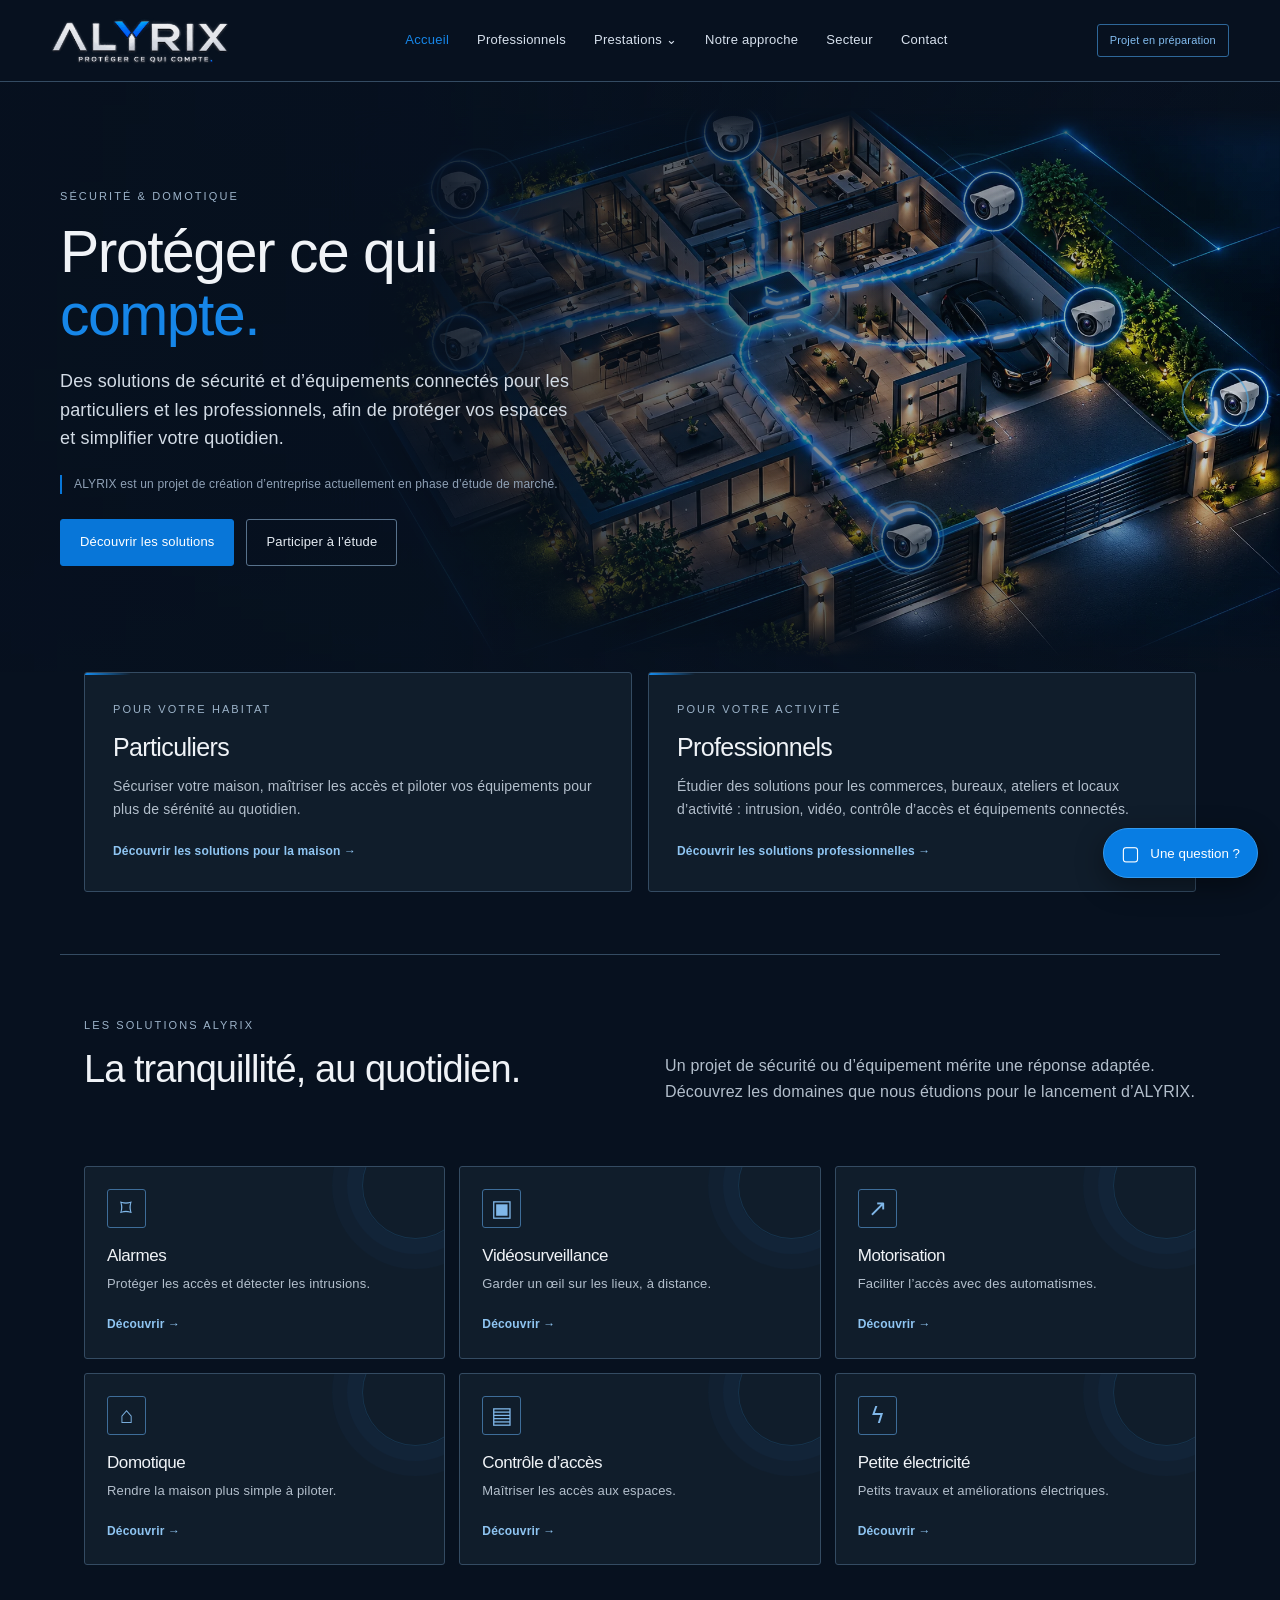
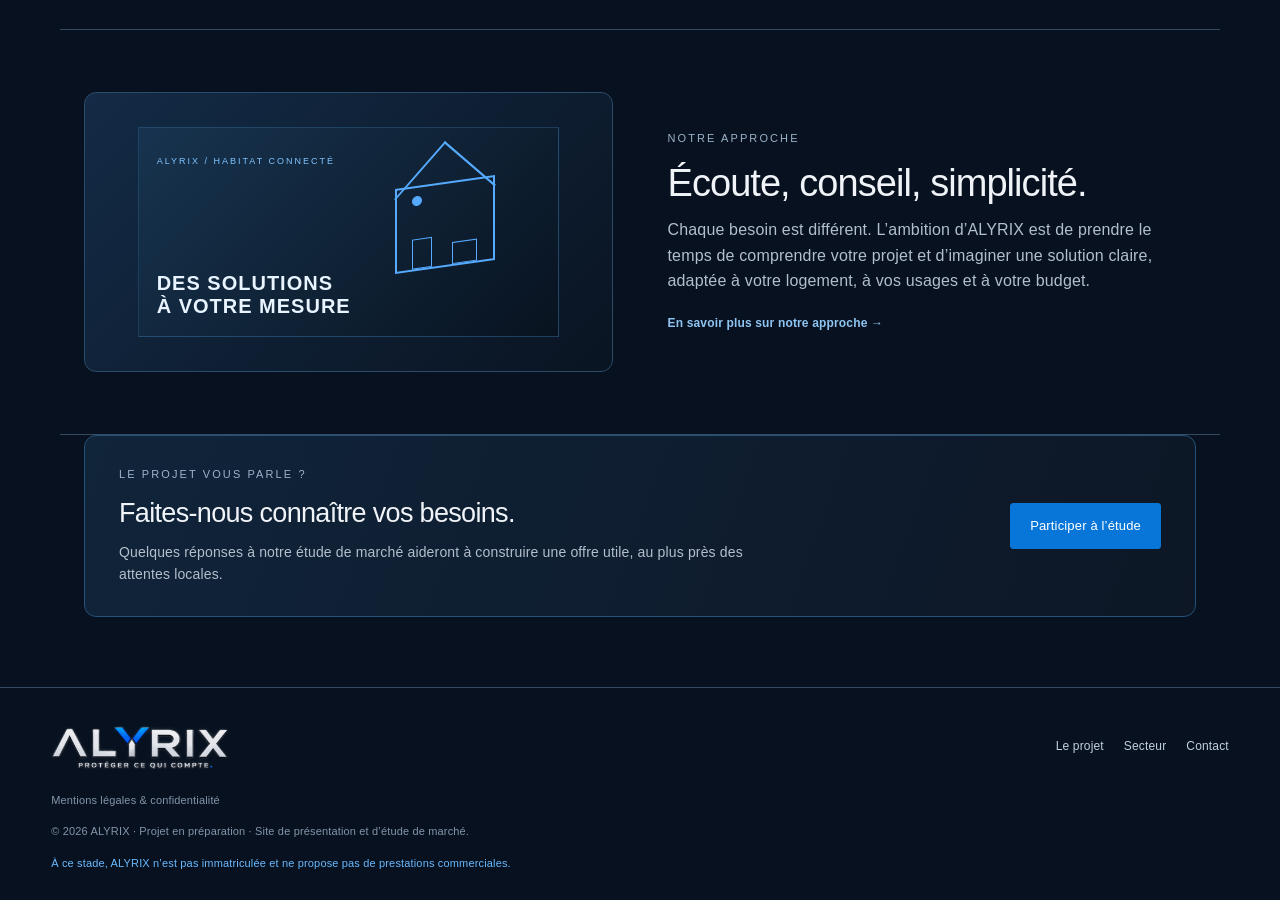
==== commit c4d4ee47: "Accueil : animation en impulsions lumineuses du boîtier vers les caméras, battement des caméras - re" ====
--- a/index.html
+++ b/index.html
@@ -1,17 +1,36 @@
 <!doctype html>
-<html lang="fr"><head><meta charset="utf-8"><meta name="viewport" content="width=device-width, initial-scale=1"><meta name="google-site-verification" content="VpxHFSz0u31ihf_xA2IIpn28OneVtFXocKQgmVexgaA"><meta name="google-site-verification" content="W8HyOO6eVFx0mHWOHf5sVILR9EcZGxR4HZyZxR-P7TQ"><meta name="description" content="ALYRIX, projet en préparation : solutions de sécurité, domotique et équipements de l'habitat en Nord-Gironde."><title>ALYRIX | Protéger ce qui compte</title><link rel="icon" type="image/png" href="favicon.png"><link rel="apple-touch-icon" href="apple-touch-icon.png"><link rel="canonical" href="https://alyrixsecurite.github.io/alyrix/index.html"><meta property="og:url" content="https://alyrixsecurite.github.io/alyrix/index.html"><meta property="og:image" content="https://alyrixsecurite.github.io/alyrix/og-image.png"><meta property="og:image:width" content="1200"><meta property="og:image:height" content="630"><meta name="twitter:card" content="summary_large_image"><meta property="og:type" content="website"><meta property="og:locale" content="fr_FR"><meta property="og:site_name" content="ALYRIX"><meta property="og:title" content="ALYRIX | Protéger ce qui compte"><meta property="og:description" content="ALYRIX, projet en préparation : solutions de sécurité, domotique et équipements de l'habitat en Nord-Gironde."><link rel="preload" as="image" href="hero-reseau.webp"><link rel="stylesheet" href="styles.css?v=32"><script defer src="script.js"></script></head>
+<html lang="fr"><head><meta charset="utf-8"><meta name="viewport" content="width=device-width, initial-scale=1"><meta name="google-site-verification" content="VpxHFSz0u31ihf_xA2IIpn28OneVtFXocKQgmVexgaA"><meta name="google-site-verification" content="W8HyOO6eVFx0mHWOHf5sVILR9EcZGxR4HZyZxR-P7TQ"><meta name="description" content="ALYRIX, projet en préparation : solutions de sécurité, domotique et équipements de l'habitat en Nord-Gironde."><title>ALYRIX | Protéger ce qui compte</title><link rel="icon" type="image/png" href="favicon.png"><link rel="apple-touch-icon" href="apple-touch-icon.png"><link rel="canonical" href="https://alyrixsecurite.github.io/alyrix/index.html"><meta property="og:url" content="https://alyrixsecurite.github.io/alyrix/index.html"><meta property="og:image" content="https://alyrixsecurite.github.io/alyrix/og-image.png"><meta property="og:image:width" content="1200"><meta property="og:image:height" content="630"><meta name="twitter:card" content="summary_large_image"><meta property="og:type" content="website"><meta property="og:locale" content="fr_FR"><meta property="og:site_name" content="ALYRIX"><meta property="og:title" content="ALYRIX | Protéger ce qui compte"><meta property="og:description" content="ALYRIX, projet en préparation : solutions de sécurité, domotique et équipements de l'habitat en Nord-Gironde."><link rel="preload" as="image" href="hero-reseau.webp"><link rel="stylesheet" href="styles.css?v=33"><script defer src="script.js"></script></head>
 <body><header class="site-header"><a class="brand" href="index.html" aria-label="ALYRIX accueil"><img class="alyrix-logo" src="logo-alyrix.png" alt="ALYRIX, protéger ce qui compte" width="640" height="220"></a><button class="menu-toggle" aria-expanded="false" aria-controls="main-nav">Menu ☰</button><nav id="main-nav" class="nav"><a class="active" href="index.html">Accueil</a><a href="professionnels.html">Professionnels</a><div class="nav-drop"><button class="drop-button" aria-expanded="false">Prestations <span>⌄</span></button><div class="drop-menu"><a href="alarmes.html">Alarmes</a><a href="videosurveillance.html">Vidéosurveillance</a><a href="controle-acces.html">Contrôle d’accès</a><a href="motorisation.html">Motorisation de portails</a><a href="domotique.html">Domotique</a><a href="electricite.html">Petite électricité</a></div></div><a href="approche.html">Notre approche</a><a href="secteur.html">Secteur</a><a href="contact.html">Contact</a></nav><span class="status">Projet en préparation</span></header>
 <main><section class="hero hero-background"><div class="hero-copy"><p class="eyebrow">SÉCURITÉ & DOMOTIQUE</p><h1>Protéger ce qui <em>compte.</em></h1><p class="lead">Des solutions de sécurité et d’équipements connectés pour les particuliers et les professionnels, afin de protéger vos espaces et simplifier votre quotidien.</p><p class="small-note">ALYRIX est un projet de création d’entreprise actuellement en phase d’étude de marché.</p><div class="actions"><a class="button" href="prestations.html">Découvrir les solutions</a><a class="button secondary" href="contact.html">Participer à l’étude</a></div></div><svg class="hero-signal-overlay" viewBox="0 0 1649 954" preserveAspectRatio="xMidYMid meet" aria-hidden="true">
 <image href="hero-reseau.webp" x="0" y="0" width="1649" height="954" preserveAspectRatio="none"/>
-<defs><filter id="signalGlow" x="-500%" y="-500%" width="1000%" height="1000%"><feGaussianBlur stdDeviation="5" result="blur"/><feMerge><feMergeNode in="blur"/><feMergeNode in="SourceGraphic"/></feMerge></filter></defs>
-<g fill="#fff6d8" filter="url(#signalGlow)">
- <circle r="7"><animateMotion dur="4.60s" begin="0.00s" repeatCount="indefinite" path="M760 335 C763 336 768 339 776 339 C784 338 798 334 806 331 C814 329 819 326 823 322 C826 319 830 317 827 311 C824 305 811 292 805 287 C799 282 800 282 790 281 C780 280 766 276 746 282 C726 288 687 310 667 315 C647 320 646 318 625 314 C605 310 595 308 544 291 C494 274 367 232 322 213 C277 194 285 184 276 176 C268 168 272 171 271 167 C270 163 272 154 270 151 C269 147 263 146 262 145"/></circle>
- <circle r="7"><animateMotion dur="3.80s" begin="-1.20s" repeatCount="indefinite" path="M760 335 C763 336 769 339 776 339 C783 338 796 335 804 332 C812 329 818 326 822 323 C826 320 831 319 827 312 C824 305 810 289 800 284 C790 278 775 281 767 278 C759 276 758 284 755 267 C752 250 752 197 749 175 C746 153 746 150 738 136 C729 122 707 103 700 89 C693 76 698 61 698 55"/></circle>
- <circle r="7"><animateMotion dur="4.40s" begin="-2.10s" repeatCount="indefinite" path="M760 335 C763 336 760 342 780 338 C800 334 848 319 881 313 C914 306 948 305 976 299 C1004 293 1025 289 1047 275 C1069 261 1097 229 1108 217 C1119 205 1115 209 1113 201 C1112 193 1103 177 1101 171 C1100 165 1103 167 1106 166 C1108 165 1116 165 1118 165"/></circle>
- <circle r="7"><animateMotion dur="5.20s" begin="-0.70s" repeatCount="indefinite" path="M760 335 C763 336 767 340 779 338 C791 337 822 326 832 325 C842 324 836 326 837 332 C838 338 837 355 840 362 C842 369 837 369 852 376 C867 384 909 402 928 408 C947 414 939 412 966 413 C993 413 1039 418 1092 411 C1145 403 1253 377 1285 370"/></circle>
- <circle r="7"><animateMotion dur="9.00s" begin="-3.50s" repeatCount="indefinite" path="M760 335 C763 336 768 340 779 338 C790 336 819 325 829 324 C838 323 836 329 836 332 C837 335 836 338 831 343 C827 347 821 357 811 361 C801 365 784 361 771 369 C758 377 741 397 733 407 C726 417 729 418 728 428 C727 438 727 460 728 469 C729 478 723 470 733 481 C743 492 773 522 786 534 C799 546 784 526 813 554 C842 582 934 676 961 701 C988 726 968 706 975 706 C982 705 994 698 1001 697 C1008 696 1013 696 1019 698 C1025 700 1029 701 1036 706 C1043 712 1053 726 1062 730 C1071 734 1071 736 1088 731 C1105 726 1131 712 1166 700 C1201 687 1267 669 1298 657 C1329 645 1338 634 1352 628 C1366 622 1371 627 1384 622 C1397 616 1415 601 1430 594 C1445 586 1462 581 1473 578 C1484 575 1492 578 1499 575 C1506 573 1510 571 1516 565 C1523 559 1533 548 1537 539 C1540 530 1537 515 1537 510"/></circle>
- <circle r="7"><animateMotion dur="5.60s" begin="-2.80s" repeatCount="indefinite" path="M760 335 C763 336 768 340 779 338 C790 336 819 325 829 324 C838 323 839 326 836 332 C834 338 824 353 814 359 C804 365 787 359 774 367 C761 375 742 396 734 406 C727 416 729 412 728 424 C728 436 685 424 731 478 C777 531 958 700 1003 745"/></circle>
- <circle r="7"><animateMotion dur="5.00s" begin="-1.60s" repeatCount="indefinite" path="M760 335 C763 336 768 339 776 339 C784 338 798 334 806 331 C814 329 819 326 823 322 C826 319 831 318 827 311 C823 304 810 287 797 283 C784 278 765 278 748 282 C731 285 712 293 693 303 C674 314 672 334 635 344 C598 354 511 358 474 361 C437 364 440 359 414 363 C388 367 344 378 320 385 C296 392 278 402 270 405"/></circle>
+<defs><filter id="signalGlow" x="-50%" y="-50%" width="200%" height="200%"><feGaussianBlur stdDeviation="6" result="b"/><feMerge><feMergeNode in="b"/><feMergeNode in="SourceGraphic"/></feMerge></filter></defs>
+<g class="signal-flow" fill="none" stroke-linecap="round" stroke-linejoin="round">
+<g class="signal-rings" fill="none" stroke="#5cc0ff" stroke-width="3">
+ <circle cx="262" cy="145" r="52"><animate attributeName="r" values="52;92" dur="2.8s" begin="0.00s" repeatCount="indefinite"/><animate attributeName="opacity" values="0.75;0" dur="2.8s" begin="0.00s" repeatCount="indefinite"/></circle>
+ <circle cx="698" cy="55" r="52"><animate attributeName="r" values="52;92" dur="2.8s" begin="-0.40s" repeatCount="indefinite"/><animate attributeName="opacity" values="0.75;0" dur="2.8s" begin="-0.40s" repeatCount="indefinite"/></circle>
+ <circle cx="1118" cy="165" r="52"><animate attributeName="r" values="52;92" dur="2.8s" begin="-0.80s" repeatCount="indefinite"/><animate attributeName="opacity" values="0.75;0" dur="2.8s" begin="-0.80s" repeatCount="indefinite"/></circle>
+ <circle cx="1285" cy="370" r="52"><animate attributeName="r" values="52;92" dur="2.8s" begin="-1.20s" repeatCount="indefinite"/><animate attributeName="opacity" values="0.75;0" dur="2.8s" begin="-1.20s" repeatCount="indefinite"/></circle>
+ <circle cx="1537" cy="510" r="52"><animate attributeName="r" values="52;92" dur="2.8s" begin="-1.60s" repeatCount="indefinite"/><animate attributeName="opacity" values="0.75;0" dur="2.8s" begin="-1.60s" repeatCount="indefinite"/></circle>
+ <circle cx="1003" cy="745" r="52"><animate attributeName="r" values="52;92" dur="2.8s" begin="-2.00s" repeatCount="indefinite"/><animate attributeName="opacity" values="0.75;0" dur="2.8s" begin="-2.00s" repeatCount="indefinite"/></circle>
+ <circle cx="270" cy="405" r="52"><animate attributeName="r" values="52;92" dur="2.8s" begin="-2.40s" repeatCount="indefinite"/><animate attributeName="opacity" values="0.75;0" dur="2.8s" begin="-2.40s" repeatCount="indefinite"/></circle>
+</g>
+<g filter="url(#signalGlow)">
+ <path d="M760 335 C763 336 768 339 776 339 C784 338 798 334 806 331 C814 329 819 326 823 322 C826 319 830 317 827 311 C824 305 811 292 805 287 C799 282 800 282 790 281 C780 280 766 276 746 282 C726 288 687 310 667 315 C647 320 646 318 625 314 C605 310 595 308 544 291 C494 274 367 232 322 213 C277 194 285 184 276 176 C268 168 272 171 271 167 C270 163 272 154 270 151 C269 147 263 146 262 145" class="glow" pathLength="1000" stroke-dasharray="55 445"><animate attributeName="stroke-dashoffset" from="500" to="0" dur="1.49s" begin="-0.00s" repeatCount="indefinite"/></path>
+ <path d="M760 335 C763 336 768 339 776 339 C784 338 798 334 806 331 C814 329 819 326 823 322 C826 319 830 317 827 311 C824 305 811 292 805 287 C799 282 800 282 790 281 C780 280 766 276 746 282 C726 288 687 310 667 315 C647 320 646 318 625 314 C605 310 595 308 544 291 C494 274 367 232 322 213 C277 194 285 184 276 176 C268 168 272 171 271 167 C270 163 272 154 270 151 C269 147 263 146 262 145" class="core" pathLength="1000" stroke-dasharray="55 445"><animate attributeName="stroke-dashoffset" from="500" to="0" dur="1.49s" begin="-0.00s" repeatCount="indefinite"/></path>
+ <path d="M760 335 C763 336 769 339 776 339 C783 338 796 335 804 332 C812 329 818 326 822 323 C826 320 831 319 827 312 C824 305 810 289 800 284 C790 278 775 281 767 278 C759 276 758 284 755 267 C752 250 752 197 749 175 C746 153 746 150 738 136 C729 122 707 103 700 89 C693 76 698 61 698 55" class="glow" pathLength="1000" stroke-dasharray="55 445"><animate attributeName="stroke-dashoffset" from="500" to="0" dur="0.82s" begin="-0.90s" repeatCount="indefinite"/></path>
+ <path d="M760 335 C763 336 769 339 776 339 C783 338 796 335 804 332 C812 329 818 326 822 323 C826 320 831 319 827 312 C824 305 810 289 800 284 C790 278 775 281 767 278 C759 276 758 284 755 267 C752 250 752 197 749 175 C746 153 746 150 738 136 C729 122 707 103 700 89 C693 76 698 61 698 55" class="core" pathLength="1000" stroke-dasharray="55 445"><animate attributeName="stroke-dashoffset" from="500" to="0" dur="0.82s" begin="-0.90s" repeatCount="indefinite"/></path>
+ <path d="M760 335 C763 336 760 342 780 338 C800 334 848 319 881 313 C914 306 948 305 976 299 C1004 293 1025 289 1047 275 C1069 261 1097 229 1108 217 C1119 205 1115 209 1113 201 C1112 193 1103 177 1101 171 C1100 165 1103 167 1106 166 C1108 165 1116 165 1118 165" class="glow" pathLength="1000" stroke-dasharray="55 445"><animate attributeName="stroke-dashoffset" from="500" to="0" dur="0.93s" begin="-1.80s" repeatCount="indefinite"/></path>
+ <path d="M760 335 C763 336 760 342 780 338 C800 334 848 319 881 313 C914 306 948 305 976 299 C1004 293 1025 289 1047 275 C1069 261 1097 229 1108 217 C1119 205 1115 209 1113 201 C1112 193 1103 177 1101 171 C1100 165 1103 167 1106 166 C1108 165 1116 165 1118 165" class="core" pathLength="1000" stroke-dasharray="55 445"><animate attributeName="stroke-dashoffset" from="500" to="0" dur="0.93s" begin="-1.80s" repeatCount="indefinite"/></path>
+ <path d="M760 335 C763 336 767 340 779 338 C791 337 822 326 832 325 C842 324 836 326 837 332 C838 338 837 355 840 362 C842 369 837 369 852 376 C867 384 909 402 928 408 C947 414 939 412 966 413 C993 413 1039 418 1092 411 C1145 403 1253 377 1285 370" class="glow" pathLength="1000" stroke-dasharray="55 445"><animate attributeName="stroke-dashoffset" from="500" to="0" dur="1.20s" begin="-2.70s" repeatCount="indefinite"/></path>
+ <path d="M760 335 C763 336 767 340 779 338 C791 337 822 326 832 325 C842 324 836 326 837 332 C838 338 837 355 840 362 C842 369 837 369 852 376 C867 384 909 402 928 408 C947 414 939 412 966 413 C993 413 1039 418 1092 411 C1145 403 1253 377 1285 370" class="core" pathLength="1000" stroke-dasharray="55 445"><animate attributeName="stroke-dashoffset" from="500" to="0" dur="1.20s" begin="-2.70s" repeatCount="indefinite"/></path>
+ <path d="M760 335 C763 336 768 340 779 338 C790 336 819 325 829 324 C838 323 836 329 836 332 C837 335 836 338 831 343 C827 347 821 357 811 361 C801 365 784 361 771 369 C758 377 741 397 733 407 C726 417 729 418 728 428 C727 438 727 460 728 469 C729 478 723 470 733 481 C743 492 773 522 786 534 C799 546 784 526 813 554 C842 582 934 676 961 701 C988 726 968 706 975 706 C982 705 994 698 1001 697 C1008 696 1013 696 1019 698 C1025 700 1029 701 1036 706 C1043 712 1053 726 1062 730 C1071 734 1071 736 1088 731 C1105 726 1131 712 1166 700 C1201 687 1267 669 1298 657 C1329 645 1338 634 1352 628 C1366 622 1371 627 1384 622 C1397 616 1415 601 1430 594 C1445 586 1462 581 1473 578 C1484 575 1492 578 1499 575 C1506 573 1510 571 1516 565 C1523 559 1533 548 1537 539 C1540 530 1537 515 1537 510" class="glow" pathLength="1000" stroke-dasharray="55 445"><animate attributeName="stroke-dashoffset" from="500" to="0" dur="2.65s" begin="-3.60s" repeatCount="indefinite"/></path>
+ <path d="M760 335 C763 336 768 340 779 338 C790 336 819 325 829 324 C838 323 836 329 836 332 C837 335 836 338 831 343 C827 347 821 357 811 361 C801 365 784 361 771 369 C758 377 741 397 733 407 C726 417 729 418 728 428 C727 438 727 460 728 469 C729 478 723 470 733 481 C743 492 773 522 786 534 C799 546 784 526 813 554 C842 582 934 676 961 701 C988 726 968 706 975 706 C982 705 994 698 1001 697 C1008 696 1013 696 1019 698 C1025 700 1029 701 1036 706 C1043 712 1053 726 1062 730 C1071 734 1071 736 1088 731 C1105 726 1131 712 1166 700 C1201 687 1267 669 1298 657 C1329 645 1338 634 1352 628 C1366 622 1371 627 1384 622 C1397 616 1415 601 1430 594 C1445 586 1462 581 1473 578 C1484 575 1492 578 1499 575 C1506 573 1510 571 1516 565 C1523 559 1533 548 1537 539 C1540 530 1537 515 1537 510" class="core" pathLength="1000" stroke-dasharray="55 445"><animate attributeName="stroke-dashoffset" from="500" to="0" dur="2.65s" begin="-3.60s" repeatCount="indefinite"/></path>
+ <path d="M760 335 C763 336 768 340 779 338 C790 336 819 325 829 324 C838 323 839 326 836 332 C834 338 824 353 814 359 C804 365 787 359 774 367 C761 375 742 396 734 406 C727 416 729 412 728 424 C728 436 685 424 731 478 C777 531 958 700 1003 745" class="glow" pathLength="1000" stroke-dasharray="55 445"><animate attributeName="stroke-dashoffset" from="500" to="0" dur="1.39s" begin="-4.50s" repeatCount="indefinite"/></path>
+ <path d="M760 335 C763 336 768 340 779 338 C790 336 819 325 829 324 C838 323 839 326 836 332 C834 338 824 353 814 359 C804 365 787 359 774 367 C761 375 742 396 734 406 C727 416 729 412 728 424 C728 436 685 424 731 478 C777 531 958 700 1003 745" class="core" pathLength="1000" stroke-dasharray="55 445"><animate attributeName="stroke-dashoffset" from="500" to="0" dur="1.39s" begin="-4.50s" repeatCount="indefinite"/></path>
+ <path d="M760 335 C763 336 768 339 776 339 C784 338 798 334 806 331 C814 329 819 326 823 322 C826 319 831 318 827 311 C823 304 810 287 797 283 C784 278 765 278 748 282 C731 285 712 293 693 303 C674 314 672 334 635 344 C598 354 511 358 474 361 C437 364 440 359 414 363 C388 367 344 378 320 385 C296 392 278 402 270 405" class="glow" pathLength="1000" stroke-dasharray="55 445"><animate attributeName="stroke-dashoffset" from="500" to="0" dur="1.40s" begin="-5.40s" repeatCount="indefinite"/></path>
+ <path d="M760 335 C763 336 768 339 776 339 C784 338 798 334 806 331 C814 329 819 326 823 322 C826 319 831 318 827 311 C823 304 810 287 797 283 C784 278 765 278 748 282 C731 285 712 293 693 303 C674 314 672 334 635 344 C598 354 511 358 474 361 C437 364 440 359 414 363 C388 367 344 378 320 385 C296 392 278 402 270 405" class="core" pathLength="1000" stroke-dasharray="55 445"><animate attributeName="stroke-dashoffset" from="500" to="0" dur="1.40s" begin="-5.40s" repeatCount="indefinite"/></path>
+</g>
+<ellipse class="hub-pulse" cx="760" cy="335" rx="95" ry="48" fill="none" stroke="#8fd4ff" stroke-width="3"><animate attributeName="rx" values="95;150" dur="2.6s" repeatCount="indefinite"/><animate attributeName="ry" values="48;80" dur="2.6s" repeatCount="indefinite"/><animate attributeName="opacity" values="0.8;0" dur="2.6s" repeatCount="indefinite"/></ellipse>
 </g></svg></section>
 <section class="audiences section"><article class="audience-card"><p class="eyebrow">POUR VOTRE HABITAT</p><h2>Particuliers</h2><p>Sécuriser votre maison, maîtriser les accès et piloter vos équipements pour plus de sérénité au quotidien.</p><a class="text-link" href="prestations.html">Découvrir les solutions pour la maison →</a></article><article class="audience-card"><p class="eyebrow">POUR VOTRE ACTIVITÉ</p><h2>Professionnels</h2><p>Étudier des solutions pour les commerces, bureaux, ateliers et locaux d’activité : intrusion, vidéo, contrôle d’accès et équipements connectés.</p><a class="text-link" href="professionnels.html">Découvrir les solutions professionnelles →</a></article></section>
 <section class="intro section"><div><p class="eyebrow">LES SOLUTIONS ALYRIX</p><h2>La tranquillité, au quotidien.</h2></div><p>Un projet de sécurité ou d’équipement mérite une réponse adaptée. Découvrez les domaines que nous étudions pour le lancement d’ALYRIX.</p></section>
--- a/styles.css
+++ b/styles.css
@@ -381,3 +381,8 @@
  mask-composite:intersect;
 }
 @media(max-width:760px){.hero-signal-overlay{inset:26px -38% auto auto}}
+
+/* Flux lumineux : impulsions du boîtier vers les caméras, battement des caméras ; coupé si l'utilisateur réduit les animations */
+.hero-signal-overlay .glow{stroke:#2f9bff;stroke-width:18;opacity:.6}
+.hero-signal-overlay .core{stroke:#f2faff;stroke-width:6}
+@media(prefers-reduced-motion:reduce){.hero-signal-overlay .signal-flow{display:none}}
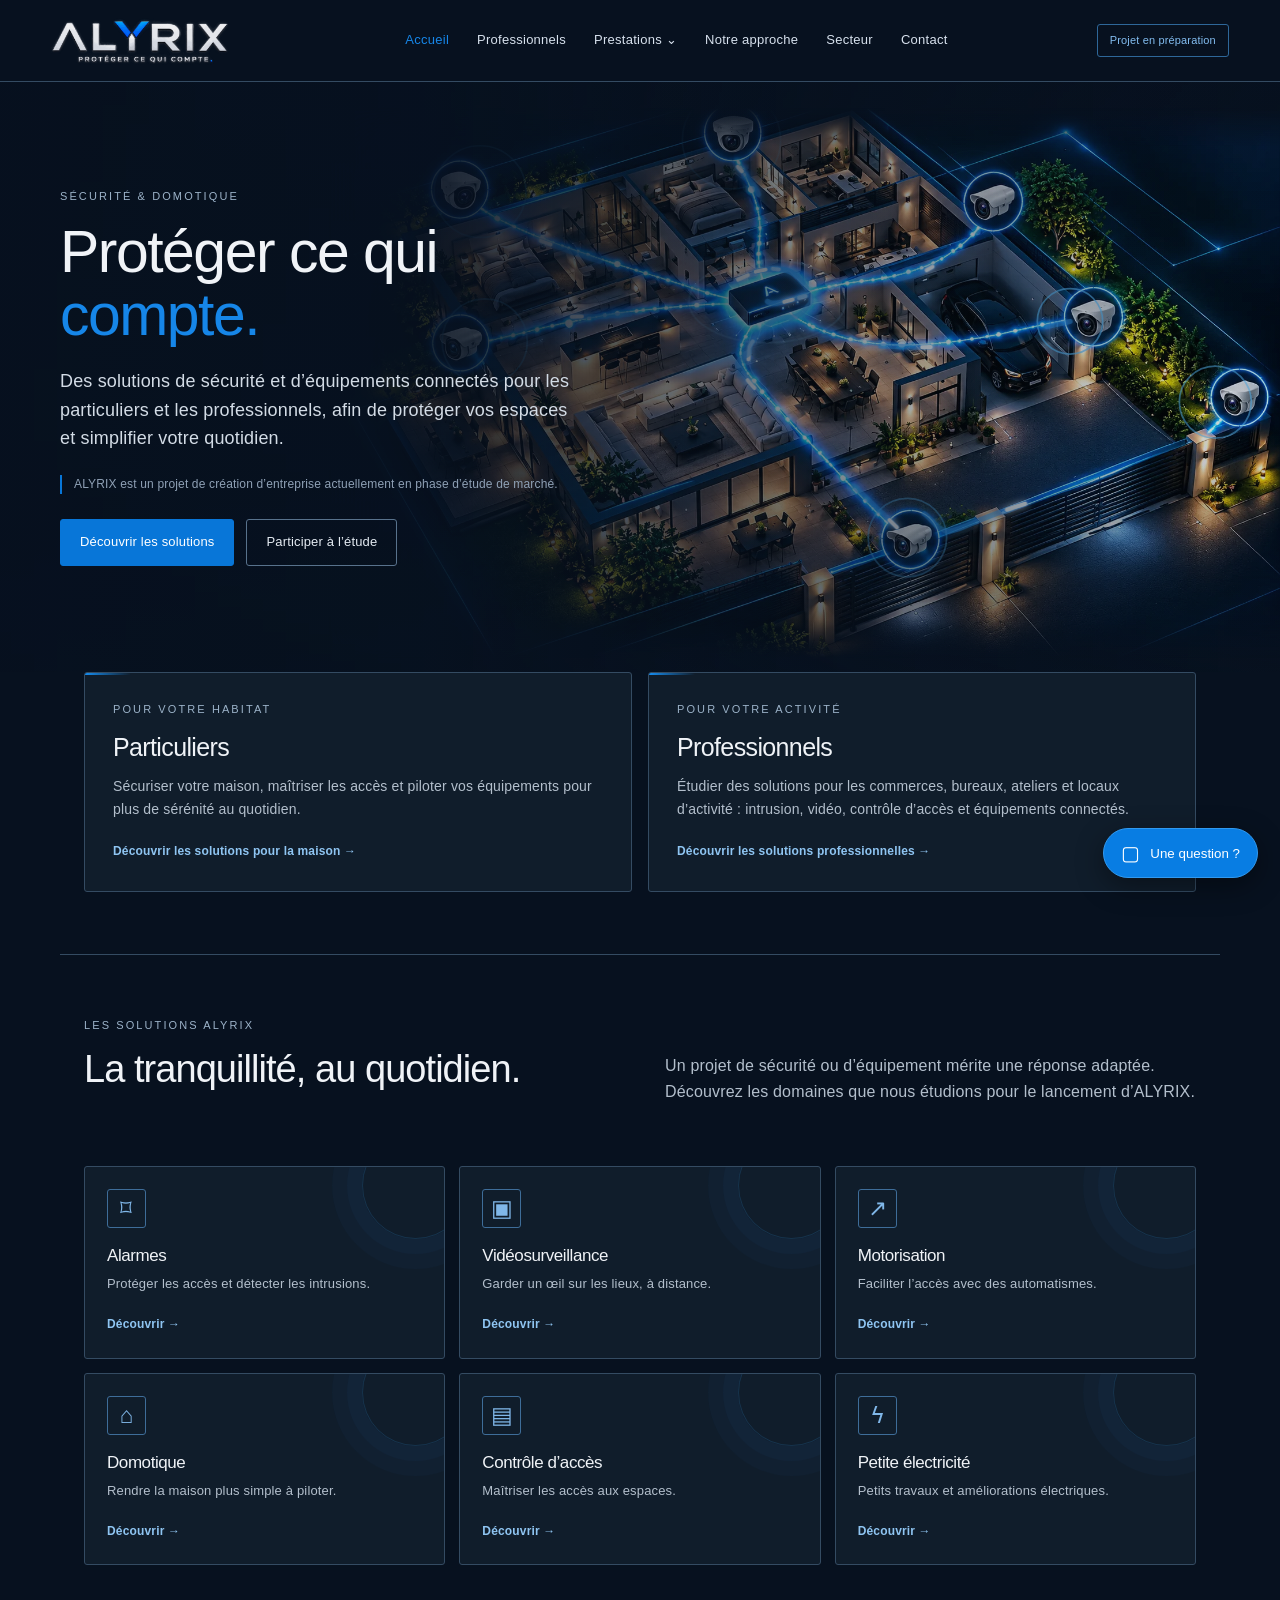
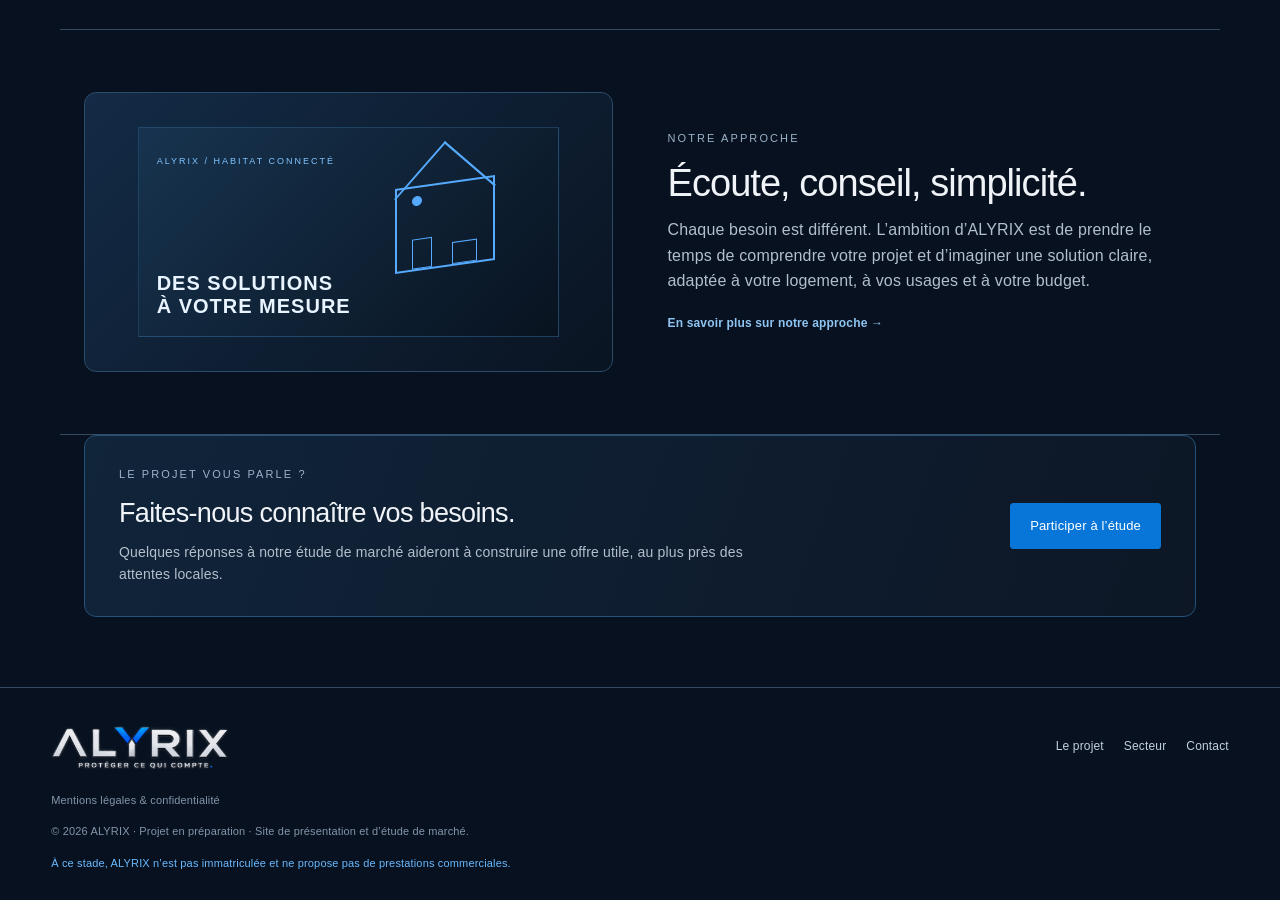
==== commit 32279c14: "Accueil : image renommée (hero-reseau-hd.webp) pour éviter l'ancienne copie en cache, impulsions en " ====
--- a/index.html
+++ b/index.html
@@ -1,8 +1,8 @@
 <!doctype html>
-<html lang="fr"><head><meta charset="utf-8"><meta name="viewport" content="width=device-width, initial-scale=1"><meta name="google-site-verification" content="VpxHFSz0u31ihf_xA2IIpn28OneVtFXocKQgmVexgaA"><meta name="google-site-verification" content="W8HyOO6eVFx0mHWOHf5sVILR9EcZGxR4HZyZxR-P7TQ"><meta name="description" content="ALYRIX, projet en préparation : solutions de sécurité, domotique et équipements de l'habitat en Nord-Gironde."><title>ALYRIX | Protéger ce qui compte</title><link rel="icon" type="image/png" href="favicon.png"><link rel="apple-touch-icon" href="apple-touch-icon.png"><link rel="canonical" href="https://alyrixsecurite.github.io/alyrix/index.html"><meta property="og:url" content="https://alyrixsecurite.github.io/alyrix/index.html"><meta property="og:image" content="https://alyrixsecurite.github.io/alyrix/og-image.png"><meta property="og:image:width" content="1200"><meta property="og:image:height" content="630"><meta name="twitter:card" content="summary_large_image"><meta property="og:type" content="website"><meta property="og:locale" content="fr_FR"><meta property="og:site_name" content="ALYRIX"><meta property="og:title" content="ALYRIX | Protéger ce qui compte"><meta property="og:description" content="ALYRIX, projet en préparation : solutions de sécurité, domotique et équipements de l'habitat en Nord-Gironde."><link rel="preload" as="image" href="hero-reseau.webp"><link rel="stylesheet" href="styles.css?v=33"><script defer src="script.js"></script></head>
+<html lang="fr"><head><meta charset="utf-8"><meta name="viewport" content="width=device-width, initial-scale=1"><meta name="google-site-verification" content="VpxHFSz0u31ihf_xA2IIpn28OneVtFXocKQgmVexgaA"><meta name="google-site-verification" content="W8HyOO6eVFx0mHWOHf5sVILR9EcZGxR4HZyZxR-P7TQ"><meta name="description" content="ALYRIX, projet en préparation : solutions de sécurité, domotique et équipements de l'habitat en Nord-Gironde."><title>ALYRIX | Protéger ce qui compte</title><link rel="icon" type="image/png" href="favicon.png"><link rel="apple-touch-icon" href="apple-touch-icon.png"><link rel="canonical" href="https://alyrixsecurite.github.io/alyrix/index.html"><meta property="og:url" content="https://alyrixsecurite.github.io/alyrix/index.html"><meta property="og:image" content="https://alyrixsecurite.github.io/alyrix/og-image.png"><meta property="og:image:width" content="1200"><meta property="og:image:height" content="630"><meta name="twitter:card" content="summary_large_image"><meta property="og:type" content="website"><meta property="og:locale" content="fr_FR"><meta property="og:site_name" content="ALYRIX"><meta property="og:title" content="ALYRIX | Protéger ce qui compte"><meta property="og:description" content="ALYRIX, projet en préparation : solutions de sécurité, domotique et équipements de l'habitat en Nord-Gironde."><link rel="preload" as="image" href="hero-reseau-hd.webp"><link rel="stylesheet" href="styles.css?v=34"><script defer src="script.js"></script></head>
 <body><header class="site-header"><a class="brand" href="index.html" aria-label="ALYRIX accueil"><img class="alyrix-logo" src="logo-alyrix.png" alt="ALYRIX, protéger ce qui compte" width="640" height="220"></a><button class="menu-toggle" aria-expanded="false" aria-controls="main-nav">Menu ☰</button><nav id="main-nav" class="nav"><a class="active" href="index.html">Accueil</a><a href="professionnels.html">Professionnels</a><div class="nav-drop"><button class="drop-button" aria-expanded="false">Prestations <span>⌄</span></button><div class="drop-menu"><a href="alarmes.html">Alarmes</a><a href="videosurveillance.html">Vidéosurveillance</a><a href="controle-acces.html">Contrôle d’accès</a><a href="motorisation.html">Motorisation de portails</a><a href="domotique.html">Domotique</a><a href="electricite.html">Petite électricité</a></div></div><a href="approche.html">Notre approche</a><a href="secteur.html">Secteur</a><a href="contact.html">Contact</a></nav><span class="status">Projet en préparation</span></header>
 <main><section class="hero hero-background"><div class="hero-copy"><p class="eyebrow">SÉCURITÉ & DOMOTIQUE</p><h1>Protéger ce qui <em>compte.</em></h1><p class="lead">Des solutions de sécurité et d’équipements connectés pour les particuliers et les professionnels, afin de protéger vos espaces et simplifier votre quotidien.</p><p class="small-note">ALYRIX est un projet de création d’entreprise actuellement en phase d’étude de marché.</p><div class="actions"><a class="button" href="prestations.html">Découvrir les solutions</a><a class="button secondary" href="contact.html">Participer à l’étude</a></div></div><svg class="hero-signal-overlay" viewBox="0 0 1649 954" preserveAspectRatio="xMidYMid meet" aria-hidden="true">
-<image href="hero-reseau.webp" x="0" y="0" width="1649" height="954" preserveAspectRatio="none"/>
+<image href="hero-reseau-hd.webp" x="0" y="0" width="1649" height="954" preserveAspectRatio="none"/>
 <defs><filter id="signalGlow" x="-50%" y="-50%" width="200%" height="200%"><feGaussianBlur stdDeviation="6" result="b"/><feMerge><feMergeNode in="b"/><feMergeNode in="SourceGraphic"/></feMerge></filter></defs>
 <g class="signal-flow" fill="none" stroke-linecap="round" stroke-linejoin="round">
 <g class="signal-rings" fill="none" stroke="#5cc0ff" stroke-width="3">
@@ -15,20 +15,20 @@
  <circle cx="270" cy="405" r="52"><animate attributeName="r" values="52;92" dur="2.8s" begin="-2.40s" repeatCount="indefinite"/><animate attributeName="opacity" values="0.75;0" dur="2.8s" begin="-2.40s" repeatCount="indefinite"/></circle>
 </g>
 <g filter="url(#signalGlow)">
- <path d="M760 335 C763 336 768 339 776 339 C784 338 798 334 806 331 C814 329 819 326 823 322 C826 319 830 317 827 311 C824 305 811 292 805 287 C799 282 800 282 790 281 C780 280 766 276 746 282 C726 288 687 310 667 315 C647 320 646 318 625 314 C605 310 595 308 544 291 C494 274 367 232 322 213 C277 194 285 184 276 176 C268 168 272 171 271 167 C270 163 272 154 270 151 C269 147 263 146 262 145" class="glow" pathLength="1000" stroke-dasharray="55 445"><animate attributeName="stroke-dashoffset" from="500" to="0" dur="1.49s" begin="-0.00s" repeatCount="indefinite"/></path>
- <path d="M760 335 C763 336 768 339 776 339 C784 338 798 334 806 331 C814 329 819 326 823 322 C826 319 830 317 827 311 C824 305 811 292 805 287 C799 282 800 282 790 281 C780 280 766 276 746 282 C726 288 687 310 667 315 C647 320 646 318 625 314 C605 310 595 308 544 291 C494 274 367 232 322 213 C277 194 285 184 276 176 C268 168 272 171 271 167 C270 163 272 154 270 151 C269 147 263 146 262 145" class="core" pathLength="1000" stroke-dasharray="55 445"><animate attributeName="stroke-dashoffset" from="500" to="0" dur="1.49s" begin="-0.00s" repeatCount="indefinite"/></path>
- <path d="M760 335 C763 336 769 339 776 339 C783 338 796 335 804 332 C812 329 818 326 822 323 C826 320 831 319 827 312 C824 305 810 289 800 284 C790 278 775 281 767 278 C759 276 758 284 755 267 C752 250 752 197 749 175 C746 153 746 150 738 136 C729 122 707 103 700 89 C693 76 698 61 698 55" class="glow" pathLength="1000" stroke-dasharray="55 445"><animate attributeName="stroke-dashoffset" from="500" to="0" dur="0.82s" begin="-0.90s" repeatCount="indefinite"/></path>
- <path d="M760 335 C763 336 769 339 776 339 C783 338 796 335 804 332 C812 329 818 326 822 323 C826 320 831 319 827 312 C824 305 810 289 800 284 C790 278 775 281 767 278 C759 276 758 284 755 267 C752 250 752 197 749 175 C746 153 746 150 738 136 C729 122 707 103 700 89 C693 76 698 61 698 55" class="core" pathLength="1000" stroke-dasharray="55 445"><animate attributeName="stroke-dashoffset" from="500" to="0" dur="0.82s" begin="-0.90s" repeatCount="indefinite"/></path>
- <path d="M760 335 C763 336 760 342 780 338 C800 334 848 319 881 313 C914 306 948 305 976 299 C1004 293 1025 289 1047 275 C1069 261 1097 229 1108 217 C1119 205 1115 209 1113 201 C1112 193 1103 177 1101 171 C1100 165 1103 167 1106 166 C1108 165 1116 165 1118 165" class="glow" pathLength="1000" stroke-dasharray="55 445"><animate attributeName="stroke-dashoffset" from="500" to="0" dur="0.93s" begin="-1.80s" repeatCount="indefinite"/></path>
- <path d="M760 335 C763 336 760 342 780 338 C800 334 848 319 881 313 C914 306 948 305 976 299 C1004 293 1025 289 1047 275 C1069 261 1097 229 1108 217 C1119 205 1115 209 1113 201 C1112 193 1103 177 1101 171 C1100 165 1103 167 1106 166 C1108 165 1116 165 1118 165" class="core" pathLength="1000" stroke-dasharray="55 445"><animate attributeName="stroke-dashoffset" from="500" to="0" dur="0.93s" begin="-1.80s" repeatCount="indefinite"/></path>
- <path d="M760 335 C763 336 767 340 779 338 C791 337 822 326 832 325 C842 324 836 326 837 332 C838 338 837 355 840 362 C842 369 837 369 852 376 C867 384 909 402 928 408 C947 414 939 412 966 413 C993 413 1039 418 1092 411 C1145 403 1253 377 1285 370" class="glow" pathLength="1000" stroke-dasharray="55 445"><animate attributeName="stroke-dashoffset" from="500" to="0" dur="1.20s" begin="-2.70s" repeatCount="indefinite"/></path>
- <path d="M760 335 C763 336 767 340 779 338 C791 337 822 326 832 325 C842 324 836 326 837 332 C838 338 837 355 840 362 C842 369 837 369 852 376 C867 384 909 402 928 408 C947 414 939 412 966 413 C993 413 1039 418 1092 411 C1145 403 1253 377 1285 370" class="core" pathLength="1000" stroke-dasharray="55 445"><animate attributeName="stroke-dashoffset" from="500" to="0" dur="1.20s" begin="-2.70s" repeatCount="indefinite"/></path>
- <path d="M760 335 C763 336 768 340 779 338 C790 336 819 325 829 324 C838 323 836 329 836 332 C837 335 836 338 831 343 C827 347 821 357 811 361 C801 365 784 361 771 369 C758 377 741 397 733 407 C726 417 729 418 728 428 C727 438 727 460 728 469 C729 478 723 470 733 481 C743 492 773 522 786 534 C799 546 784 526 813 554 C842 582 934 676 961 701 C988 726 968 706 975 706 C982 705 994 698 1001 697 C1008 696 1013 696 1019 698 C1025 700 1029 701 1036 706 C1043 712 1053 726 1062 730 C1071 734 1071 736 1088 731 C1105 726 1131 712 1166 700 C1201 687 1267 669 1298 657 C1329 645 1338 634 1352 628 C1366 622 1371 627 1384 622 C1397 616 1415 601 1430 594 C1445 586 1462 581 1473 578 C1484 575 1492 578 1499 575 C1506 573 1510 571 1516 565 C1523 559 1533 548 1537 539 C1540 530 1537 515 1537 510" class="glow" pathLength="1000" stroke-dasharray="55 445"><animate attributeName="stroke-dashoffset" from="500" to="0" dur="2.65s" begin="-3.60s" repeatCount="indefinite"/></path>
- <path d="M760 335 C763 336 768 340 779 338 C790 336 819 325 829 324 C838 323 836 329 836 332 C837 335 836 338 831 343 C827 347 821 357 811 361 C801 365 784 361 771 369 C758 377 741 397 733 407 C726 417 729 418 728 428 C727 438 727 460 728 469 C729 478 723 470 733 481 C743 492 773 522 786 534 C799 546 784 526 813 554 C842 582 934 676 961 701 C988 726 968 706 975 706 C982 705 994 698 1001 697 C1008 696 1013 696 1019 698 C1025 700 1029 701 1036 706 C1043 712 1053 726 1062 730 C1071 734 1071 736 1088 731 C1105 726 1131 712 1166 700 C1201 687 1267 669 1298 657 C1329 645 1338 634 1352 628 C1366 622 1371 627 1384 622 C1397 616 1415 601 1430 594 C1445 586 1462 581 1473 578 C1484 575 1492 578 1499 575 C1506 573 1510 571 1516 565 C1523 559 1533 548 1537 539 C1540 530 1537 515 1537 510" class="core" pathLength="1000" stroke-dasharray="55 445"><animate attributeName="stroke-dashoffset" from="500" to="0" dur="2.65s" begin="-3.60s" repeatCount="indefinite"/></path>
- <path d="M760 335 C763 336 768 340 779 338 C790 336 819 325 829 324 C838 323 839 326 836 332 C834 338 824 353 814 359 C804 365 787 359 774 367 C761 375 742 396 734 406 C727 416 729 412 728 424 C728 436 685 424 731 478 C777 531 958 700 1003 745" class="glow" pathLength="1000" stroke-dasharray="55 445"><animate attributeName="stroke-dashoffset" from="500" to="0" dur="1.39s" begin="-4.50s" repeatCount="indefinite"/></path>
- <path d="M760 335 C763 336 768 340 779 338 C790 336 819 325 829 324 C838 323 839 326 836 332 C834 338 824 353 814 359 C804 365 787 359 774 367 C761 375 742 396 734 406 C727 416 729 412 728 424 C728 436 685 424 731 478 C777 531 958 700 1003 745" class="core" pathLength="1000" stroke-dasharray="55 445"><animate attributeName="stroke-dashoffset" from="500" to="0" dur="1.39s" begin="-4.50s" repeatCount="indefinite"/></path>
- <path d="M760 335 C763 336 768 339 776 339 C784 338 798 334 806 331 C814 329 819 326 823 322 C826 319 831 318 827 311 C823 304 810 287 797 283 C784 278 765 278 748 282 C731 285 712 293 693 303 C674 314 672 334 635 344 C598 354 511 358 474 361 C437 364 440 359 414 363 C388 367 344 378 320 385 C296 392 278 402 270 405" class="glow" pathLength="1000" stroke-dasharray="55 445"><animate attributeName="stroke-dashoffset" from="500" to="0" dur="1.40s" begin="-5.40s" repeatCount="indefinite"/></path>
- <path d="M760 335 C763 336 768 339 776 339 C784 338 798 334 806 331 C814 329 819 326 823 322 C826 319 831 318 827 311 C823 304 810 287 797 283 C784 278 765 278 748 282 C731 285 712 293 693 303 C674 314 672 334 635 344 C598 354 511 358 474 361 C437 364 440 359 414 363 C388 367 344 378 320 385 C296 392 278 402 270 405" class="core" pathLength="1000" stroke-dasharray="55 445"><animate attributeName="stroke-dashoffset" from="500" to="0" dur="1.40s" begin="-5.40s" repeatCount="indefinite"/></path>
+ <path d="M760 335 C763 336 768 339 776 339 C784 338 798 334 806 331 C814 329 819 326 823 322 C826 319 830 317 827 311 C824 305 811 292 805 287 C799 282 800 282 790 281 C780 280 766 276 746 282 C726 288 687 310 667 315 C647 320 646 318 625 314 C605 310 595 308 544 291 C494 274 367 232 322 213 C277 194 285 184 276 176 C268 168 272 171 271 167 C270 163 272 154 270 151 C269 147 263 146 262 145" class="tail" pathLength="1000" stroke-dasharray="150 350"><animate attributeName="stroke-dashoffset" from="500" to="0" dur="1.49s" begin="-0.00s" repeatCount="indefinite"/></path>
+ <path d="M760 335 C763 336 768 339 776 339 C784 338 798 334 806 331 C814 329 819 326 823 322 C826 319 830 317 827 311 C824 305 811 292 805 287 C799 282 800 282 790 281 C780 280 766 276 746 282 C726 288 687 310 667 315 C647 320 646 318 625 314 C605 310 595 308 544 291 C494 274 367 232 322 213 C277 194 285 184 276 176 C268 168 272 171 271 167 C270 163 272 154 270 151 C269 147 263 146 262 145" class="head" pathLength="1000" stroke-dasharray="26 474"><animate attributeName="stroke-dashoffset" from="376" to="-124" dur="1.49s" begin="-0.00s" repeatCount="indefinite"/></path>
+ <path d="M760 335 C763 336 769 339 776 339 C783 338 796 335 804 332 C812 329 818 326 822 323 C826 320 831 319 827 312 C824 305 810 289 800 284 C790 278 775 281 767 278 C759 276 758 284 755 267 C752 250 752 197 749 175 C746 153 746 150 738 136 C729 122 707 103 700 89 C693 76 698 61 698 55" class="tail" pathLength="1000" stroke-dasharray="150 350"><animate attributeName="stroke-dashoffset" from="500" to="0" dur="0.82s" begin="-0.90s" repeatCount="indefinite"/></path>
+ <path d="M760 335 C763 336 769 339 776 339 C783 338 796 335 804 332 C812 329 818 326 822 323 C826 320 831 319 827 312 C824 305 810 289 800 284 C790 278 775 281 767 278 C759 276 758 284 755 267 C752 250 752 197 749 175 C746 153 746 150 738 136 C729 122 707 103 700 89 C693 76 698 61 698 55" class="head" pathLength="1000" stroke-dasharray="26 474"><animate attributeName="stroke-dashoffset" from="376" to="-124" dur="0.82s" begin="-0.90s" repeatCount="indefinite"/></path>
+ <path d="M760 335 C763 336 760 342 780 338 C800 334 848 319 881 313 C914 306 948 305 976 299 C1004 293 1025 289 1047 275 C1069 261 1097 229 1108 217 C1119 205 1115 209 1113 201 C1112 193 1103 177 1101 171 C1100 165 1103 167 1106 166 C1108 165 1116 165 1118 165" class="tail" pathLength="1000" stroke-dasharray="150 350"><animate attributeName="stroke-dashoffset" from="500" to="0" dur="0.93s" begin="-1.80s" repeatCount="indefinite"/></path>
+ <path d="M760 335 C763 336 760 342 780 338 C800 334 848 319 881 313 C914 306 948 305 976 299 C1004 293 1025 289 1047 275 C1069 261 1097 229 1108 217 C1119 205 1115 209 1113 201 C1112 193 1103 177 1101 171 C1100 165 1103 167 1106 166 C1108 165 1116 165 1118 165" class="head" pathLength="1000" stroke-dasharray="26 474"><animate attributeName="stroke-dashoffset" from="376" to="-124" dur="0.93s" begin="-1.80s" repeatCount="indefinite"/></path>
+ <path d="M760 335 C763 336 767 340 779 338 C791 337 822 326 832 325 C842 324 836 326 837 332 C838 338 837 355 840 362 C842 369 837 369 852 376 C867 384 909 402 928 408 C947 414 939 412 966 413 C993 413 1039 418 1092 411 C1145 403 1253 377 1285 370" class="tail" pathLength="1000" stroke-dasharray="150 350"><animate attributeName="stroke-dashoffset" from="500" to="0" dur="1.20s" begin="-2.70s" repeatCount="indefinite"/></path>
+ <path d="M760 335 C763 336 767 340 779 338 C791 337 822 326 832 325 C842 324 836 326 837 332 C838 338 837 355 840 362 C842 369 837 369 852 376 C867 384 909 402 928 408 C947 414 939 412 966 413 C993 413 1039 418 1092 411 C1145 403 1253 377 1285 370" class="head" pathLength="1000" stroke-dasharray="26 474"><animate attributeName="stroke-dashoffset" from="376" to="-124" dur="1.20s" begin="-2.70s" repeatCount="indefinite"/></path>
+ <path d="M760 335 C763 336 768 340 779 338 C790 336 819 325 829 324 C838 323 836 329 836 332 C837 335 836 338 831 343 C827 347 821 357 811 361 C801 365 784 361 771 369 C758 377 741 397 733 407 C726 417 729 418 728 428 C727 438 727 460 728 469 C729 478 723 470 733 481 C743 492 773 522 786 534 C799 546 784 526 813 554 C842 582 934 676 961 701 C988 726 968 706 975 706 C982 705 994 698 1001 697 C1008 696 1013 696 1019 698 C1025 700 1029 701 1036 706 C1043 712 1053 726 1062 730 C1071 734 1071 736 1088 731 C1105 726 1131 712 1166 700 C1201 687 1267 669 1298 657 C1329 645 1338 634 1352 628 C1366 622 1371 627 1384 622 C1397 616 1415 601 1430 594 C1445 586 1462 581 1473 578 C1484 575 1492 578 1499 575 C1506 573 1510 571 1516 565 C1523 559 1533 548 1537 539 C1540 530 1537 515 1537 510" class="tail" pathLength="1000" stroke-dasharray="150 350"><animate attributeName="stroke-dashoffset" from="500" to="0" dur="2.65s" begin="-3.60s" repeatCount="indefinite"/></path>
+ <path d="M760 335 C763 336 768 340 779 338 C790 336 819 325 829 324 C838 323 836 329 836 332 C837 335 836 338 831 343 C827 347 821 357 811 361 C801 365 784 361 771 369 C758 377 741 397 733 407 C726 417 729 418 728 428 C727 438 727 460 728 469 C729 478 723 470 733 481 C743 492 773 522 786 534 C799 546 784 526 813 554 C842 582 934 676 961 701 C988 726 968 706 975 706 C982 705 994 698 1001 697 C1008 696 1013 696 1019 698 C1025 700 1029 701 1036 706 C1043 712 1053 726 1062 730 C1071 734 1071 736 1088 731 C1105 726 1131 712 1166 700 C1201 687 1267 669 1298 657 C1329 645 1338 634 1352 628 C1366 622 1371 627 1384 622 C1397 616 1415 601 1430 594 C1445 586 1462 581 1473 578 C1484 575 1492 578 1499 575 C1506 573 1510 571 1516 565 C1523 559 1533 548 1537 539 C1540 530 1537 515 1537 510" class="head" pathLength="1000" stroke-dasharray="26 474"><animate attributeName="stroke-dashoffset" from="376" to="-124" dur="2.65s" begin="-3.60s" repeatCount="indefinite"/></path>
+ <path d="M760 335 C763 336 768 340 779 338 C790 336 819 325 829 324 C838 323 839 326 836 332 C834 338 824 353 814 359 C804 365 787 359 774 367 C761 375 742 396 734 406 C727 416 729 412 728 424 C728 436 685 424 731 478 C777 531 958 700 1003 745" class="tail" pathLength="1000" stroke-dasharray="150 350"><animate attributeName="stroke-dashoffset" from="500" to="0" dur="1.39s" begin="-4.50s" repeatCount="indefinite"/></path>
+ <path d="M760 335 C763 336 768 340 779 338 C790 336 819 325 829 324 C838 323 839 326 836 332 C834 338 824 353 814 359 C804 365 787 359 774 367 C761 375 742 396 734 406 C727 416 729 412 728 424 C728 436 685 424 731 478 C777 531 958 700 1003 745" class="head" pathLength="1000" stroke-dasharray="26 474"><animate attributeName="stroke-dashoffset" from="376" to="-124" dur="1.39s" begin="-4.50s" repeatCount="indefinite"/></path>
+ <path d="M760 335 C763 336 768 339 776 339 C784 338 798 334 806 331 C814 329 819 326 823 322 C826 319 831 318 827 311 C823 304 810 287 797 283 C784 278 765 278 748 282 C731 285 712 293 693 303 C674 314 672 334 635 344 C598 354 511 358 474 361 C437 364 440 359 414 363 C388 367 344 378 320 385 C296 392 278 402 270 405" class="tail" pathLength="1000" stroke-dasharray="150 350"><animate attributeName="stroke-dashoffset" from="500" to="0" dur="1.40s" begin="-5.40s" repeatCount="indefinite"/></path>
+ <path d="M760 335 C763 336 768 339 776 339 C784 338 798 334 806 331 C814 329 819 326 823 322 C826 319 831 318 827 311 C823 304 810 287 797 283 C784 278 765 278 748 282 C731 285 712 293 693 303 C674 314 672 334 635 344 C598 354 511 358 474 361 C437 364 440 359 414 363 C388 367 344 378 320 385 C296 392 278 402 270 405" class="head" pathLength="1000" stroke-dasharray="26 474"><animate attributeName="stroke-dashoffset" from="376" to="-124" dur="1.40s" begin="-5.40s" repeatCount="indefinite"/></path>
 </g>
 <ellipse class="hub-pulse" cx="760" cy="335" rx="95" ry="48" fill="none" stroke="#8fd4ff" stroke-width="3"><animate attributeName="rx" values="95;150" dur="2.6s" repeatCount="indefinite"/><animate attributeName="ry" values="48;80" dur="2.6s" repeatCount="indefinite"/><animate attributeName="opacity" values="0.8;0" dur="2.6s" repeatCount="indefinite"/></ellipse>
 </g></svg></section>
--- a/styles.css
+++ b/styles.css
@@ -383,6 +383,6 @@
 @media(max-width:760px){.hero-signal-overlay{inset:26px -38% auto auto}}
 
 /* Flux lumineux : impulsions du boîtier vers les caméras, battement des caméras ; coupé si l'utilisateur réduit les animations */
-.hero-signal-overlay .glow{stroke:#2f9bff;stroke-width:18;opacity:.6}
-.hero-signal-overlay .core{stroke:#f2faff;stroke-width:6}
+.hero-signal-overlay .tail{stroke:#37a3ff;stroke-width:9;opacity:.5}
+.hero-signal-overlay .head{stroke:#f4fbff;stroke-width:7}
 @media(prefers-reduced-motion:reduce){.hero-signal-overlay .signal-flow{display:none}}
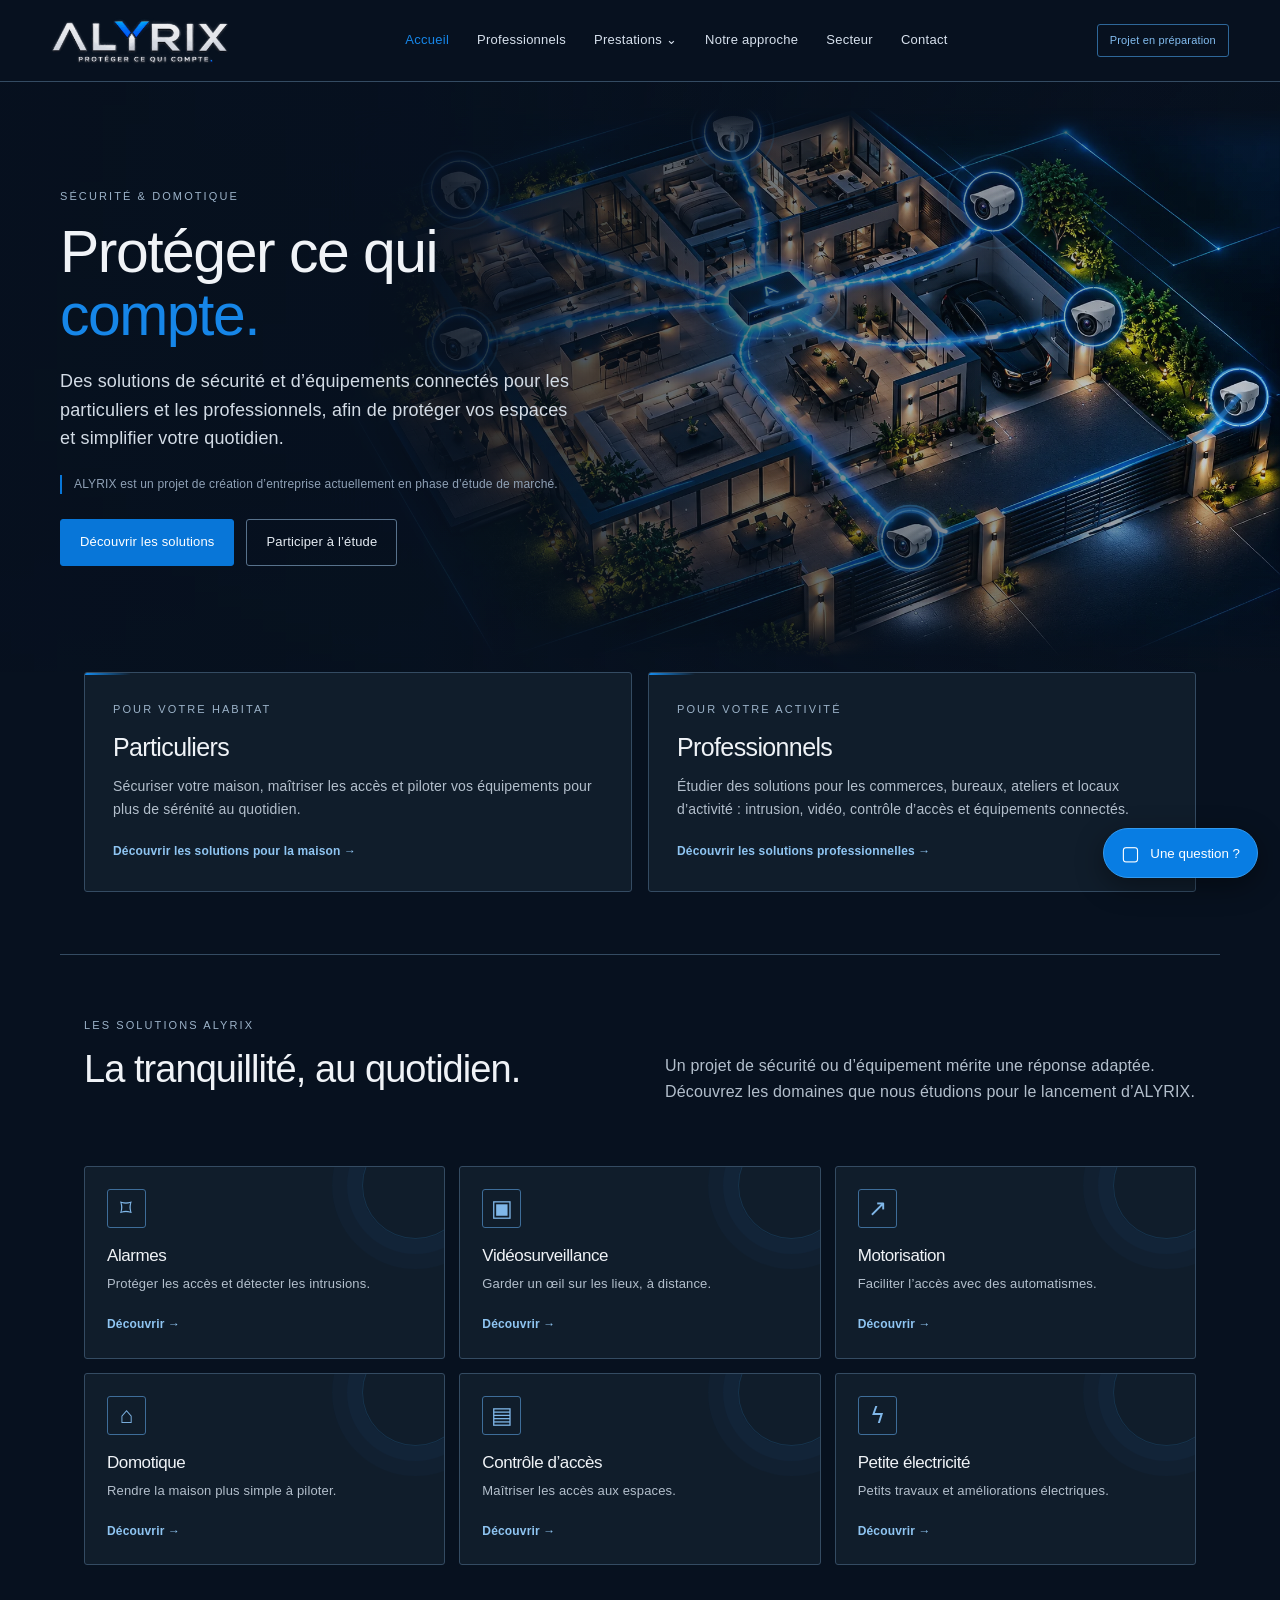
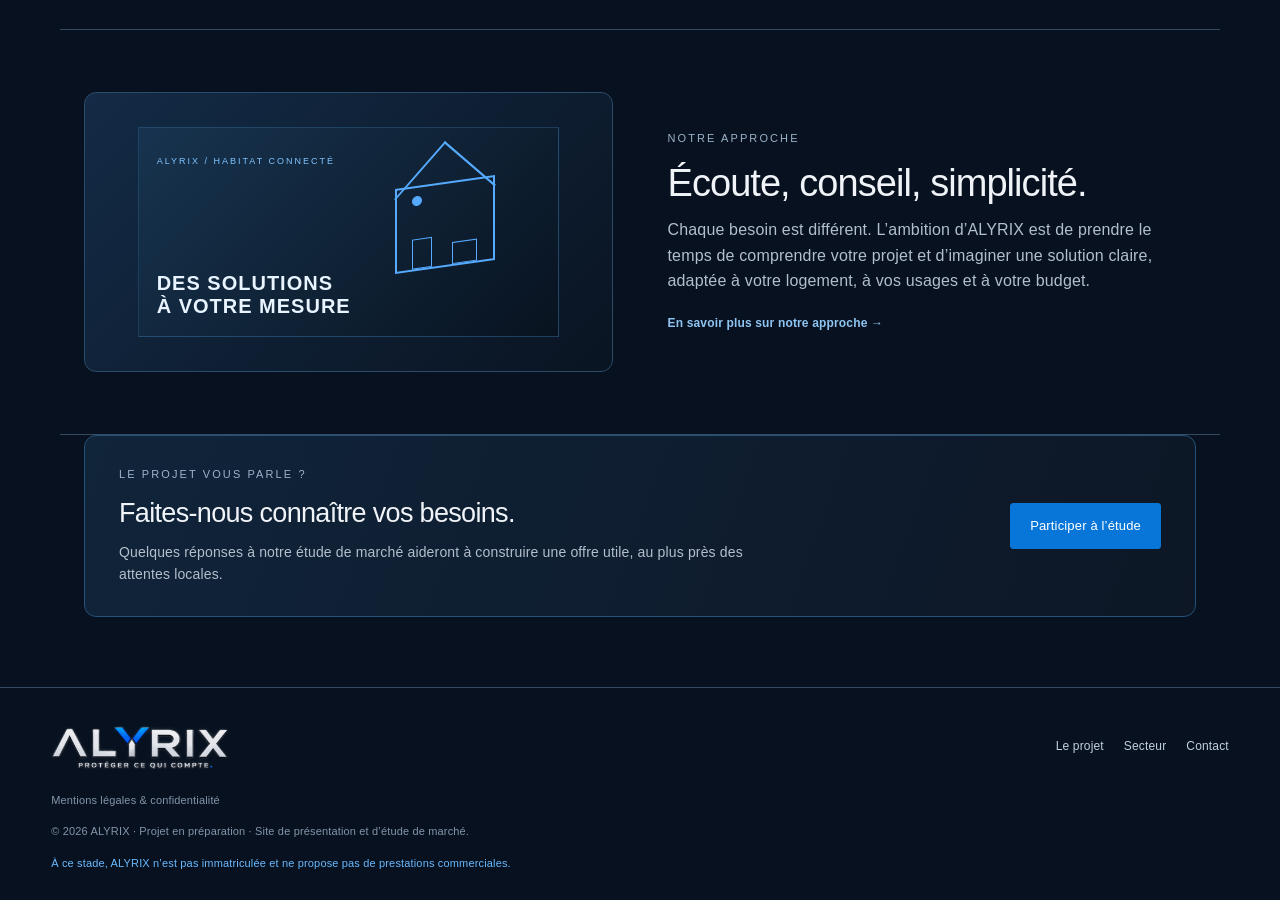
==== commit eb272520: "Accueil : anneaux et trajets centrés exactement sur les caméras - centres et rayons des 7 anneaux dé" ====
--- a/index.html
+++ b/index.html
@@ -1,34 +1,34 @@
 <!doctype html>
-<html lang="fr"><head><meta charset="utf-8"><meta name="viewport" content="width=device-width, initial-scale=1"><meta name="google-site-verification" content="VpxHFSz0u31ihf_xA2IIpn28OneVtFXocKQgmVexgaA"><meta name="google-site-verification" content="W8HyOO6eVFx0mHWOHf5sVILR9EcZGxR4HZyZxR-P7TQ"><meta name="description" content="ALYRIX, projet en préparation : solutions de sécurité, domotique et équipements de l'habitat en Nord-Gironde."><title>ALYRIX | Protéger ce qui compte</title><link rel="icon" type="image/png" href="favicon.png"><link rel="apple-touch-icon" href="apple-touch-icon.png"><link rel="canonical" href="https://alyrixsecurite.github.io/alyrix/index.html"><meta property="og:url" content="https://alyrixsecurite.github.io/alyrix/index.html"><meta property="og:image" content="https://alyrixsecurite.github.io/alyrix/og-image.png"><meta property="og:image:width" content="1200"><meta property="og:image:height" content="630"><meta name="twitter:card" content="summary_large_image"><meta property="og:type" content="website"><meta property="og:locale" content="fr_FR"><meta property="og:site_name" content="ALYRIX"><meta property="og:title" content="ALYRIX | Protéger ce qui compte"><meta property="og:description" content="ALYRIX, projet en préparation : solutions de sécurité, domotique et équipements de l'habitat en Nord-Gironde."><link rel="preload" as="image" href="hero-reseau-hd.webp"><link rel="stylesheet" href="styles.css?v=34"><script defer src="script.js"></script></head>
+<html lang="fr"><head><meta charset="utf-8"><meta name="viewport" content="width=device-width, initial-scale=1"><meta name="google-site-verification" content="VpxHFSz0u31ihf_xA2IIpn28OneVtFXocKQgmVexgaA"><meta name="google-site-verification" content="W8HyOO6eVFx0mHWOHf5sVILR9EcZGxR4HZyZxR-P7TQ"><meta name="description" content="ALYRIX, projet en préparation : solutions de sécurité, domotique et équipements de l'habitat en Nord-Gironde."><title>ALYRIX | Protéger ce qui compte</title><link rel="icon" type="image/png" href="favicon.png"><link rel="apple-touch-icon" href="apple-touch-icon.png"><link rel="canonical" href="https://alyrixsecurite.github.io/alyrix/index.html"><meta property="og:url" content="https://alyrixsecurite.github.io/alyrix/index.html"><meta property="og:image" content="https://alyrixsecurite.github.io/alyrix/og-image.png"><meta property="og:image:width" content="1200"><meta property="og:image:height" content="630"><meta name="twitter:card" content="summary_large_image"><meta property="og:type" content="website"><meta property="og:locale" content="fr_FR"><meta property="og:site_name" content="ALYRIX"><meta property="og:title" content="ALYRIX | Protéger ce qui compte"><meta property="og:description" content="ALYRIX, projet en préparation : solutions de sécurité, domotique et équipements de l'habitat en Nord-Gironde."><link rel="preload" as="image" href="hero-reseau-hd.webp"><link rel="stylesheet" href="styles.css?v=35"><script defer src="script.js"></script></head>
 <body><header class="site-header"><a class="brand" href="index.html" aria-label="ALYRIX accueil"><img class="alyrix-logo" src="logo-alyrix.png" alt="ALYRIX, protéger ce qui compte" width="640" height="220"></a><button class="menu-toggle" aria-expanded="false" aria-controls="main-nav">Menu ☰</button><nav id="main-nav" class="nav"><a class="active" href="index.html">Accueil</a><a href="professionnels.html">Professionnels</a><div class="nav-drop"><button class="drop-button" aria-expanded="false">Prestations <span>⌄</span></button><div class="drop-menu"><a href="alarmes.html">Alarmes</a><a href="videosurveillance.html">Vidéosurveillance</a><a href="controle-acces.html">Contrôle d’accès</a><a href="motorisation.html">Motorisation de portails</a><a href="domotique.html">Domotique</a><a href="electricite.html">Petite électricité</a></div></div><a href="approche.html">Notre approche</a><a href="secteur.html">Secteur</a><a href="contact.html">Contact</a></nav><span class="status">Projet en préparation</span></header>
 <main><section class="hero hero-background"><div class="hero-copy"><p class="eyebrow">SÉCURITÉ & DOMOTIQUE</p><h1>Protéger ce qui <em>compte.</em></h1><p class="lead">Des solutions de sécurité et d’équipements connectés pour les particuliers et les professionnels, afin de protéger vos espaces et simplifier votre quotidien.</p><p class="small-note">ALYRIX est un projet de création d’entreprise actuellement en phase d’étude de marché.</p><div class="actions"><a class="button" href="prestations.html">Découvrir les solutions</a><a class="button secondary" href="contact.html">Participer à l’étude</a></div></div><svg class="hero-signal-overlay" viewBox="0 0 1649 954" preserveAspectRatio="xMidYMid meet" aria-hidden="true">
 <image href="hero-reseau-hd.webp" x="0" y="0" width="1649" height="954" preserveAspectRatio="none"/>
 <defs><filter id="signalGlow" x="-50%" y="-50%" width="200%" height="200%"><feGaussianBlur stdDeviation="6" result="b"/><feMerge><feMergeNode in="b"/><feMergeNode in="SourceGraphic"/></feMerge></filter></defs>
 <g class="signal-flow" fill="none" stroke-linecap="round" stroke-linejoin="round">
 <g class="signal-rings" fill="none" stroke="#5cc0ff" stroke-width="3">
- <circle cx="262" cy="145" r="52"><animate attributeName="r" values="52;92" dur="2.8s" begin="0.00s" repeatCount="indefinite"/><animate attributeName="opacity" values="0.75;0" dur="2.8s" begin="0.00s" repeatCount="indefinite"/></circle>
- <circle cx="698" cy="55" r="52"><animate attributeName="r" values="52;92" dur="2.8s" begin="-0.40s" repeatCount="indefinite"/><animate attributeName="opacity" values="0.75;0" dur="2.8s" begin="-0.40s" repeatCount="indefinite"/></circle>
- <circle cx="1118" cy="165" r="52"><animate attributeName="r" values="52;92" dur="2.8s" begin="-0.80s" repeatCount="indefinite"/><animate attributeName="opacity" values="0.75;0" dur="2.8s" begin="-0.80s" repeatCount="indefinite"/></circle>
- <circle cx="1285" cy="370" r="52"><animate attributeName="r" values="52;92" dur="2.8s" begin="-1.20s" repeatCount="indefinite"/><animate attributeName="opacity" values="0.75;0" dur="2.8s" begin="-1.20s" repeatCount="indefinite"/></circle>
- <circle cx="1537" cy="510" r="52"><animate attributeName="r" values="52;92" dur="2.8s" begin="-1.60s" repeatCount="indefinite"/><animate attributeName="opacity" values="0.75;0" dur="2.8s" begin="-1.60s" repeatCount="indefinite"/></circle>
- <circle cx="1003" cy="745" r="52"><animate attributeName="r" values="52;92" dur="2.8s" begin="-2.00s" repeatCount="indefinite"/><animate attributeName="opacity" values="0.75;0" dur="2.8s" begin="-2.00s" repeatCount="indefinite"/></circle>
- <circle cx="270" cy="405" r="52"><animate attributeName="r" values="52;92" dur="2.8s" begin="-2.40s" repeatCount="indefinite"/><animate attributeName="opacity" values="0.75;0" dur="2.8s" begin="-2.40s" repeatCount="indefinite"/></circle>
+ <circle cx="228" cy="142" r="48"><animate attributeName="r" values="48;88" dur="2.8s" begin="0.00s" repeatCount="indefinite"/><animate attributeName="opacity" values="0.75;0" dur="2.8s" begin="0.00s" repeatCount="indefinite"/></circle>
+ <circle cx="700" cy="42" r="46"><animate attributeName="r" values="46;86" dur="2.8s" begin="-0.40s" repeatCount="indefinite"/><animate attributeName="opacity" values="0.75;0" dur="2.8s" begin="-0.40s" repeatCount="indefinite"/></circle>
+ <circle cx="1154" cy="162" r="50"><animate attributeName="r" values="50;90" dur="2.8s" begin="-0.80s" repeatCount="indefinite"/><animate attributeName="opacity" values="0.75;0" dur="2.8s" begin="-0.80s" repeatCount="indefinite"/></circle>
+ <circle cx="1326" cy="360" r="50"><animate attributeName="r" values="50;90" dur="2.8s" begin="-1.20s" repeatCount="indefinite"/><animate attributeName="opacity" values="0.75;0" dur="2.8s" begin="-1.20s" repeatCount="indefinite"/></circle>
+ <circle cx="1578" cy="500" r="46"><animate attributeName="r" values="46;86" dur="2.8s" begin="-1.60s" repeatCount="indefinite"/><animate attributeName="opacity" values="0.75;0" dur="2.8s" begin="-1.60s" repeatCount="indefinite"/></circle>
+ <circle cx="1008" cy="746" r="48"><animate attributeName="r" values="48;88" dur="2.8s" begin="-2.00s" repeatCount="indefinite"/><animate attributeName="opacity" values="0.75;0" dur="2.8s" begin="-2.00s" repeatCount="indefinite"/></circle>
+ <circle cx="230" cy="408" r="48"><animate attributeName="r" values="48;88" dur="2.8s" begin="-2.40s" repeatCount="indefinite"/><animate attributeName="opacity" values="0.75;0" dur="2.8s" begin="-2.40s" repeatCount="indefinite"/></circle>
 </g>
 <g filter="url(#signalGlow)">
- <path d="M760 335 C763 336 768 339 776 339 C784 338 798 334 806 331 C814 329 819 326 823 322 C826 319 830 317 827 311 C824 305 811 292 805 287 C799 282 800 282 790 281 C780 280 766 276 746 282 C726 288 687 310 667 315 C647 320 646 318 625 314 C605 310 595 308 544 291 C494 274 367 232 322 213 C277 194 285 184 276 176 C268 168 272 171 271 167 C270 163 272 154 270 151 C269 147 263 146 262 145" class="tail" pathLength="1000" stroke-dasharray="150 350"><animate attributeName="stroke-dashoffset" from="500" to="0" dur="1.49s" begin="-0.00s" repeatCount="indefinite"/></path>
- <path d="M760 335 C763 336 768 339 776 339 C784 338 798 334 806 331 C814 329 819 326 823 322 C826 319 830 317 827 311 C824 305 811 292 805 287 C799 282 800 282 790 281 C780 280 766 276 746 282 C726 288 687 310 667 315 C647 320 646 318 625 314 C605 310 595 308 544 291 C494 274 367 232 322 213 C277 194 285 184 276 176 C268 168 272 171 271 167 C270 163 272 154 270 151 C269 147 263 146 262 145" class="head" pathLength="1000" stroke-dasharray="26 474"><animate attributeName="stroke-dashoffset" from="376" to="-124" dur="1.49s" begin="-0.00s" repeatCount="indefinite"/></path>
- <path d="M760 335 C763 336 769 339 776 339 C783 338 796 335 804 332 C812 329 818 326 822 323 C826 320 831 319 827 312 C824 305 810 289 800 284 C790 278 775 281 767 278 C759 276 758 284 755 267 C752 250 752 197 749 175 C746 153 746 150 738 136 C729 122 707 103 700 89 C693 76 698 61 698 55" class="tail" pathLength="1000" stroke-dasharray="150 350"><animate attributeName="stroke-dashoffset" from="500" to="0" dur="0.82s" begin="-0.90s" repeatCount="indefinite"/></path>
- <path d="M760 335 C763 336 769 339 776 339 C783 338 796 335 804 332 C812 329 818 326 822 323 C826 320 831 319 827 312 C824 305 810 289 800 284 C790 278 775 281 767 278 C759 276 758 284 755 267 C752 250 752 197 749 175 C746 153 746 150 738 136 C729 122 707 103 700 89 C693 76 698 61 698 55" class="head" pathLength="1000" stroke-dasharray="26 474"><animate attributeName="stroke-dashoffset" from="376" to="-124" dur="0.82s" begin="-0.90s" repeatCount="indefinite"/></path>
- <path d="M760 335 C763 336 760 342 780 338 C800 334 848 319 881 313 C914 306 948 305 976 299 C1004 293 1025 289 1047 275 C1069 261 1097 229 1108 217 C1119 205 1115 209 1113 201 C1112 193 1103 177 1101 171 C1100 165 1103 167 1106 166 C1108 165 1116 165 1118 165" class="tail" pathLength="1000" stroke-dasharray="150 350"><animate attributeName="stroke-dashoffset" from="500" to="0" dur="0.93s" begin="-1.80s" repeatCount="indefinite"/></path>
- <path d="M760 335 C763 336 760 342 780 338 C800 334 848 319 881 313 C914 306 948 305 976 299 C1004 293 1025 289 1047 275 C1069 261 1097 229 1108 217 C1119 205 1115 209 1113 201 C1112 193 1103 177 1101 171 C1100 165 1103 167 1106 166 C1108 165 1116 165 1118 165" class="head" pathLength="1000" stroke-dasharray="26 474"><animate attributeName="stroke-dashoffset" from="376" to="-124" dur="0.93s" begin="-1.80s" repeatCount="indefinite"/></path>
- <path d="M760 335 C763 336 767 340 779 338 C791 337 822 326 832 325 C842 324 836 326 837 332 C838 338 837 355 840 362 C842 369 837 369 852 376 C867 384 909 402 928 408 C947 414 939 412 966 413 C993 413 1039 418 1092 411 C1145 403 1253 377 1285 370" class="tail" pathLength="1000" stroke-dasharray="150 350"><animate attributeName="stroke-dashoffset" from="500" to="0" dur="1.20s" begin="-2.70s" repeatCount="indefinite"/></path>
- <path d="M760 335 C763 336 767 340 779 338 C791 337 822 326 832 325 C842 324 836 326 837 332 C838 338 837 355 840 362 C842 369 837 369 852 376 C867 384 909 402 928 408 C947 414 939 412 966 413 C993 413 1039 418 1092 411 C1145 403 1253 377 1285 370" class="head" pathLength="1000" stroke-dasharray="26 474"><animate attributeName="stroke-dashoffset" from="376" to="-124" dur="1.20s" begin="-2.70s" repeatCount="indefinite"/></path>
- <path d="M760 335 C763 336 768 340 779 338 C790 336 819 325 829 324 C838 323 836 329 836 332 C837 335 836 338 831 343 C827 347 821 357 811 361 C801 365 784 361 771 369 C758 377 741 397 733 407 C726 417 729 418 728 428 C727 438 727 460 728 469 C729 478 723 470 733 481 C743 492 773 522 786 534 C799 546 784 526 813 554 C842 582 934 676 961 701 C988 726 968 706 975 706 C982 705 994 698 1001 697 C1008 696 1013 696 1019 698 C1025 700 1029 701 1036 706 C1043 712 1053 726 1062 730 C1071 734 1071 736 1088 731 C1105 726 1131 712 1166 700 C1201 687 1267 669 1298 657 C1329 645 1338 634 1352 628 C1366 622 1371 627 1384 622 C1397 616 1415 601 1430 594 C1445 586 1462 581 1473 578 C1484 575 1492 578 1499 575 C1506 573 1510 571 1516 565 C1523 559 1533 548 1537 539 C1540 530 1537 515 1537 510" class="tail" pathLength="1000" stroke-dasharray="150 350"><animate attributeName="stroke-dashoffset" from="500" to="0" dur="2.65s" begin="-3.60s" repeatCount="indefinite"/></path>
- <path d="M760 335 C763 336 768 340 779 338 C790 336 819 325 829 324 C838 323 836 329 836 332 C837 335 836 338 831 343 C827 347 821 357 811 361 C801 365 784 361 771 369 C758 377 741 397 733 407 C726 417 729 418 728 428 C727 438 727 460 728 469 C729 478 723 470 733 481 C743 492 773 522 786 534 C799 546 784 526 813 554 C842 582 934 676 961 701 C988 726 968 706 975 706 C982 705 994 698 1001 697 C1008 696 1013 696 1019 698 C1025 700 1029 701 1036 706 C1043 712 1053 726 1062 730 C1071 734 1071 736 1088 731 C1105 726 1131 712 1166 700 C1201 687 1267 669 1298 657 C1329 645 1338 634 1352 628 C1366 622 1371 627 1384 622 C1397 616 1415 601 1430 594 C1445 586 1462 581 1473 578 C1484 575 1492 578 1499 575 C1506 573 1510 571 1516 565 C1523 559 1533 548 1537 539 C1540 530 1537 515 1537 510" class="head" pathLength="1000" stroke-dasharray="26 474"><animate attributeName="stroke-dashoffset" from="376" to="-124" dur="2.65s" begin="-3.60s" repeatCount="indefinite"/></path>
- <path d="M760 335 C763 336 768 340 779 338 C790 336 819 325 829 324 C838 323 839 326 836 332 C834 338 824 353 814 359 C804 365 787 359 774 367 C761 375 742 396 734 406 C727 416 729 412 728 424 C728 436 685 424 731 478 C777 531 958 700 1003 745" class="tail" pathLength="1000" stroke-dasharray="150 350"><animate attributeName="stroke-dashoffset" from="500" to="0" dur="1.39s" begin="-4.50s" repeatCount="indefinite"/></path>
- <path d="M760 335 C763 336 768 340 779 338 C790 336 819 325 829 324 C838 323 839 326 836 332 C834 338 824 353 814 359 C804 365 787 359 774 367 C761 375 742 396 734 406 C727 416 729 412 728 424 C728 436 685 424 731 478 C777 531 958 700 1003 745" class="head" pathLength="1000" stroke-dasharray="26 474"><animate attributeName="stroke-dashoffset" from="376" to="-124" dur="1.39s" begin="-4.50s" repeatCount="indefinite"/></path>
- <path d="M760 335 C763 336 768 339 776 339 C784 338 798 334 806 331 C814 329 819 326 823 322 C826 319 831 318 827 311 C823 304 810 287 797 283 C784 278 765 278 748 282 C731 285 712 293 693 303 C674 314 672 334 635 344 C598 354 511 358 474 361 C437 364 440 359 414 363 C388 367 344 378 320 385 C296 392 278 402 270 405" class="tail" pathLength="1000" stroke-dasharray="150 350"><animate attributeName="stroke-dashoffset" from="500" to="0" dur="1.40s" begin="-5.40s" repeatCount="indefinite"/></path>
- <path d="M760 335 C763 336 768 339 776 339 C784 338 798 334 806 331 C814 329 819 326 823 322 C826 319 831 318 827 311 C823 304 810 287 797 283 C784 278 765 278 748 282 C731 285 712 293 693 303 C674 314 672 334 635 344 C598 354 511 358 474 361 C437 364 440 359 414 363 C388 367 344 378 320 385 C296 392 278 402 270 405" class="head" pathLength="1000" stroke-dasharray="26 474"><animate attributeName="stroke-dashoffset" from="376" to="-124" dur="1.40s" begin="-5.40s" repeatCount="indefinite"/></path>
+ <path d="M760 335 C762 336 765 340 773 339 C781 338 801 332 810 329 C819 326 822 324 824 321 C827 318 832 317 828 311 C823 305 810 288 798 283 C786 278 774 278 757 281 C740 284 713 295 699 301 C685 306 687 312 674 314 C661 316 652 320 622 313 C592 307 548 294 493 276 C438 257 336 224 292 202 C248 180 239 152 228 142" class="tail" pathLength="1000" stroke-dasharray="150 350"><animate attributeName="stroke-dashoffset" from="500" to="0" dur="1.54s" begin="-0.00s" repeatCount="indefinite"/></path>
+ <path d="M760 335 C762 336 765 340 773 339 C781 338 801 332 810 329 C819 326 822 324 824 321 C827 318 832 317 828 311 C823 305 810 288 798 283 C786 278 774 278 757 281 C740 284 713 295 699 301 C685 306 687 312 674 314 C661 316 652 320 622 313 C592 307 548 294 493 276 C438 257 336 224 292 202 C248 180 239 152 228 142" class="head" pathLength="1000" stroke-dasharray="26 474"><animate attributeName="stroke-dashoffset" from="376" to="-124" dur="1.54s" begin="-0.00s" repeatCount="indefinite"/></path>
+ <path d="M760 335 C762 336 766 340 773 339 C781 339 797 334 805 331 C813 328 819 326 823 323 C827 320 832 319 828 312 C824 305 810 289 800 283 C790 278 775 281 767 278 C759 276 758 284 755 267 C752 250 752 197 749 176 C746 155 746 154 738 138 C730 122 708 98 702 82 C696 66 700 49 700 42" class="tail" pathLength="1000" stroke-dasharray="150 350"><animate attributeName="stroke-dashoffset" from="500" to="0" dur="0.85s" begin="-0.90s" repeatCount="indefinite"/></path>
+ <path d="M760 335 C762 336 766 340 773 339 C781 339 797 334 805 331 C813 328 819 326 823 323 C827 320 832 319 828 312 C824 305 810 289 800 283 C790 278 775 281 767 278 C759 276 758 284 755 267 C752 250 752 197 749 176 C746 155 746 154 738 138 C730 122 708 98 702 82 C696 66 700 49 700 42" class="head" pathLength="1000" stroke-dasharray="26 474"><animate attributeName="stroke-dashoffset" from="376" to="-124" dur="0.85s" begin="-0.90s" repeatCount="indefinite"/></path>
+ <path d="M760 335 C763 336 756 342 776 339 C796 335 845 319 878 313 C911 306 949 304 975 299 C1001 294 1014 289 1032 282 C1050 275 1066 267 1082 256 C1098 245 1119 225 1131 217 C1143 209 1147 219 1151 210 C1155 201 1154 170 1154 162" class="tail" pathLength="1000" stroke-dasharray="150 350"><animate attributeName="stroke-dashoffset" from="500" to="0" dur="0.97s" begin="-1.80s" repeatCount="indefinite"/></path>
+ <path d="M760 335 C763 336 756 342 776 339 C796 335 845 319 878 313 C911 306 949 304 975 299 C1001 294 1014 289 1032 282 C1050 275 1066 267 1082 256 C1098 245 1119 225 1131 217 C1143 209 1147 219 1151 210 C1155 201 1154 170 1154 162" class="head" pathLength="1000" stroke-dasharray="26 474"><animate attributeName="stroke-dashoffset" from="376" to="-124" dur="0.97s" begin="-1.80s" repeatCount="indefinite"/></path>
+ <path d="M760 335 C762 336 762 341 774 339 C786 337 822 326 832 325 C843 323 836 326 837 332 C838 339 837 355 840 363 C843 371 840 371 855 378 C870 386 908 403 927 408 C946 412 955 405 967 406 C979 407 987 414 997 414 C1007 415 1001 410 1028 407 C1056 404 1126 401 1162 396 C1198 392 1223 386 1243 381 C1263 375 1267 364 1281 361 C1295 357 1318 360 1326 360" class="tail" pathLength="1000" stroke-dasharray="150 350"><animate attributeName="stroke-dashoffset" from="500" to="0" dur="1.30s" begin="-2.70s" repeatCount="indefinite"/></path>
+ <path d="M760 335 C762 336 762 341 774 339 C786 337 822 326 832 325 C843 323 836 326 837 332 C838 339 837 355 840 363 C843 371 840 371 855 378 C870 386 908 403 927 408 C946 412 955 405 967 406 C979 407 987 414 997 414 C1007 415 1001 410 1028 407 C1056 404 1126 401 1162 396 C1198 392 1223 386 1243 381 C1263 375 1267 364 1281 361 C1295 357 1318 360 1326 360" class="head" pathLength="1000" stroke-dasharray="26 474"><animate attributeName="stroke-dashoffset" from="376" to="-124" dur="1.30s" begin="-2.70s" repeatCount="indefinite"/></path>
+ <path d="M760 335 C763 336 764 341 775 339 C786 337 818 325 829 324 C839 323 839 326 836 332 C834 338 825 354 814 360 C803 366 786 360 773 368 C760 376 741 397 733 407 C726 417 729 418 728 429 C727 440 727 462 728 471 C729 480 725 474 733 483 C740 492 760 512 773 523 C786 535 781 523 812 553 C843 583 934 676 961 701 C988 727 967 706 973 706 C979 705 990 699 998 698 C1006 697 1014 697 1021 699 C1028 701 1033 704 1039 709 C1045 714 1052 725 1057 729 C1062 733 1064 733 1068 734 C1072 734 1067 738 1083 733 C1099 727 1129 712 1165 700 C1201 687 1260 670 1300 655 C1340 641 1386 622 1408 612 C1430 601 1423 598 1430 594 C1437 590 1438 589 1449 586 C1460 583 1482 583 1495 577 C1508 572 1515 566 1529 553 C1543 540 1570 509 1578 500" class="tail" pathLength="1000" stroke-dasharray="150 350"><animate attributeName="stroke-dashoffset" from="500" to="0" dur="2.71s" begin="-3.60s" repeatCount="indefinite"/></path>
+ <path d="M760 335 C763 336 764 341 775 339 C786 337 818 325 829 324 C839 323 839 326 836 332 C834 338 825 354 814 360 C803 366 786 360 773 368 C760 376 741 397 733 407 C726 417 729 418 728 429 C727 440 727 462 728 471 C729 480 725 474 733 483 C740 492 760 512 773 523 C786 535 781 523 812 553 C843 583 934 676 961 701 C988 727 967 706 973 706 C979 705 990 699 998 698 C1006 697 1014 697 1021 699 C1028 701 1033 704 1039 709 C1045 714 1052 725 1057 729 C1062 733 1064 733 1068 734 C1072 734 1067 738 1083 733 C1099 727 1129 712 1165 700 C1201 687 1260 670 1300 655 C1340 641 1386 622 1408 612 C1430 601 1423 598 1430 594 C1437 590 1438 589 1449 586 C1460 583 1482 583 1495 577 C1508 572 1515 566 1529 553 C1543 540 1570 509 1578 500" class="head" pathLength="1000" stroke-dasharray="26 474"><animate attributeName="stroke-dashoffset" from="376" to="-124" dur="2.71s" begin="-3.60s" repeatCount="indefinite"/></path>
+ <path d="M760 335 C763 336 764 341 775 339 C786 337 818 325 829 324 C839 323 839 326 836 332 C834 338 825 354 814 360 C803 366 786 360 773 368 C760 376 741 397 733 407 C726 417 728 413 728 425 C728 437 692 434 732 481 C771 528 919 666 965 710 C1011 754 1001 740 1008 746" class="tail" pathLength="1000" stroke-dasharray="150 350"><animate attributeName="stroke-dashoffset" from="500" to="0" dur="1.40s" begin="-4.50s" repeatCount="indefinite"/></path>
+ <path d="M760 335 C763 336 764 341 775 339 C786 337 818 325 829 324 C839 323 839 326 836 332 C834 338 825 354 814 360 C803 366 786 360 773 368 C760 376 741 397 733 407 C726 417 728 413 728 425 C728 437 692 434 732 481 C771 528 919 666 965 710 C1011 754 1001 740 1008 746" class="head" pathLength="1000" stroke-dasharray="26 474"><animate attributeName="stroke-dashoffset" from="376" to="-124" dur="1.40s" begin="-4.50s" repeatCount="indefinite"/></path>
+ <path d="M760 335 C762 336 765 340 773 339 C781 338 801 332 810 329 C819 326 822 324 824 321 C827 318 832 317 828 311 C823 305 810 287 797 283 C784 278 766 278 749 281 C732 285 712 293 693 303 C674 314 672 334 635 344 C598 354 509 359 472 362 C436 365 434 360 416 362 C398 364 381 368 361 373 C341 378 310 385 294 395 C278 405 271 427 264 433 C257 438 259 433 253 429 C247 425 234 411 230 408" class="tail" pathLength="1000" stroke-dasharray="150 350"><animate attributeName="stroke-dashoffset" from="500" to="0" dur="1.54s" begin="-5.40s" repeatCount="indefinite"/></path>
+ <path d="M760 335 C762 336 765 340 773 339 C781 338 801 332 810 329 C819 326 822 324 824 321 C827 318 832 317 828 311 C823 305 810 287 797 283 C784 278 766 278 749 281 C732 285 712 293 693 303 C674 314 672 334 635 344 C598 354 509 359 472 362 C436 365 434 360 416 362 C398 364 381 368 361 373 C341 378 310 385 294 395 C278 405 271 427 264 433 C257 438 259 433 253 429 C247 425 234 411 230 408" class="head" pathLength="1000" stroke-dasharray="26 474"><animate attributeName="stroke-dashoffset" from="376" to="-124" dur="1.54s" begin="-5.40s" repeatCount="indefinite"/></path>
 </g>
 <ellipse class="hub-pulse" cx="760" cy="335" rx="95" ry="48" fill="none" stroke="#8fd4ff" stroke-width="3"><animate attributeName="rx" values="95;150" dur="2.6s" repeatCount="indefinite"/><animate attributeName="ry" values="48;80" dur="2.6s" repeatCount="indefinite"/><animate attributeName="opacity" values="0.8;0" dur="2.6s" repeatCount="indefinite"/></ellipse>
 </g></svg></section>
